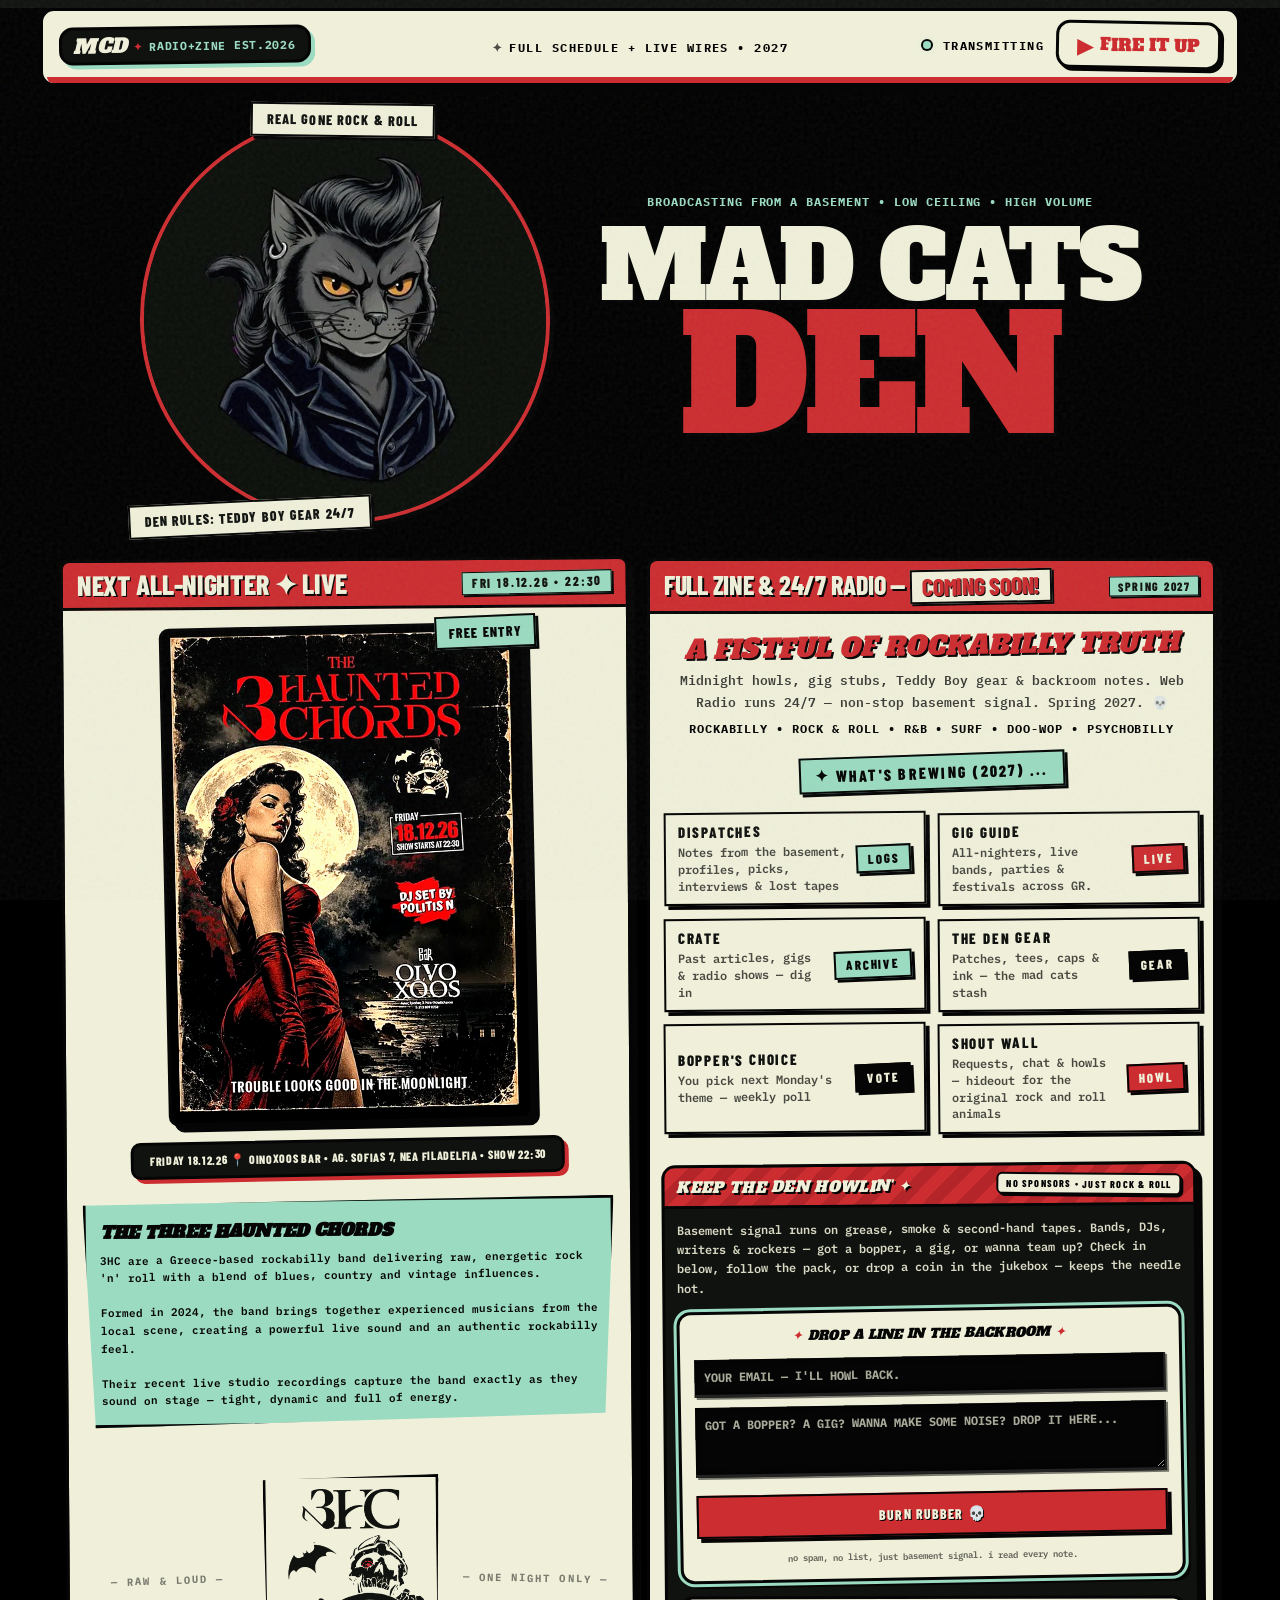
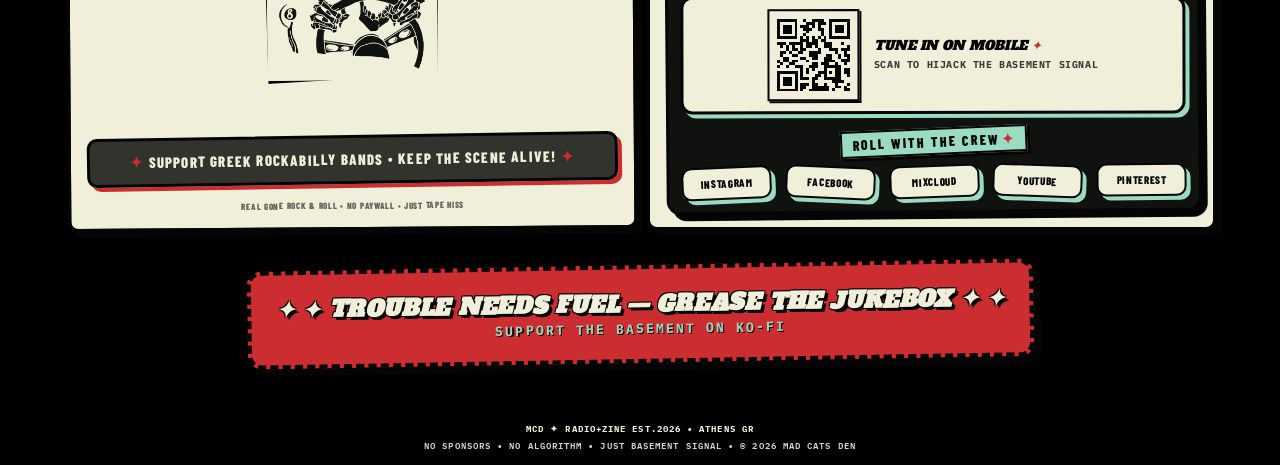
==== index.html @ e43b8cae "Add files via upload" ====
<!-- MAD CATS DEN — v259 -->
<!DOCTYPE html>
<html lang="en">
<head>
<meta charset="UTF-8">
<meta name="viewport" content="width=device-width, initial-scale=1, viewport-fit=cover">
<title>MAD CATS DEN — Rockabilly Radio 24/7 + Zine | Athens GR</title>
<meta name="description" content="Rockabilly Radio + Zine — broadcasting from a basement. Real gone R&amp;R, low ceiling, high volume, no paywall, just tape hiss.">
<meta name="theme-color" content="#10120F">

<link rel="stylesheet" href="./style.css?v=v258-play-load">

<!-- V248 1200 CAP: capped at 1200, centred, black sides — header flush with hero & cards on widescreen. -->
<style>
  #mcd-header-player,
  #main,
  #mcd-footer {
    max-width: 1200px !important;
    margin-left: auto !important;
    margin-right: auto !important;
  }
  body { background: #000; }
/* V138 H1: keep hero visual identical, H1 inherits hero type */
  .mcd-hero-h1 { font-size: inherit !important; font-weight: inherit !important; letter-spacing: inherit !important; text-transform: inherit !important; }
  .mcd-hero-h1 .mad-line, .mcd-hero-h1 .den-line { display: block; }
</style>

<link rel="icon" type="image/x-icon" href="./favicon.ico">
<link rel="icon" type="image/png" sizes="16x16" href="./favicon-16x16.png">
<link rel="icon" type="image/png" sizes="32x32" href="./favicon-32x32.png">
<link rel="apple-touch-icon" sizes="180x180" href="./apple-touch-icon.png">
<link rel="icon" type="image/png" sizes="192x192" href="./android-chrome-192x192.png">
<link rel="icon" type="image/png" sizes="512x512" href="./android-chrome-512x512.png">
<link rel="manifest" href="./site.webmanifest">

<meta property="og:title" content="MAD CATS DEN — Rockabilly Radio 24/7 + Zine | Athens GR">
<meta property="og:description" content="Rockabilly Radio + Zine — broadcasting from a basement. Real gone R&amp;R, low ceiling, high volume, no paywall, just tape hiss.">
<meta property="og:type" content="website">
<meta property="og:url" content="https://madcatsdenradio.com">
<meta property="og:site_name" content="MAD CATS DEN">
<meta property="og:locale" content="en_US">
<meta property="og:image" content="https://madcatsdenradio.com/og-image-1200x630.jpg">
<meta property="og:image:width" content="1200">
<meta property="og:image:height" content="630">
<meta property="og:image:type" content="image/jpeg">
<meta property="og:image:alt" content="MAD CATS DEN — Rockabilly Radio 24/7 + Zine | Athens GR">
<meta name="twitter:card" content="summary_large_image">
<meta name="twitter:title" content="MAD CATS DEN — Rockabilly Radio 24/7 + Zine | Athens GR">
<meta name="twitter:description" content="Rockabilly Radio + Zine — broadcasting from a basement. Real gone R&amp;R, low ceiling, high volume, no paywall, just tape hiss.">
<meta name="twitter:image" content="https://madcatsdenradio.com/og-image-1200x630.jpg">
<meta name="twitter:image:alt" content="MAD CATS DEN — Rockabilly Radio 24/7 + Zine | Athens GR">
<link rel="canonical" href="https://madcatsdenradio.com/">

<script type="application/ld+json">
{
  "@context": "https://schema.org",
  "@type": "WebSite",
  "name": "MAD CATS DEN",
  "alternateName": ["MAD CATS DEN Radio", "MCD Radio+Zine"],
  "url": "https://madcatsdenradio.com/"
}
</script>

<script type="application/ld+json">
{
  "@context": "https://schema.org",
  "@type": "Organization",
  "name": "MAD CATS DEN",
  "alternateName": "MCD Radio+Zine",
  "url": "https://madcatsdenradio.com/",
  "logo": "https://madcatsdenradio.com/android-chrome-512x512.png",
  "description": "Rockabilly Radio + Zine — broadcasting from a basement. Real gone R&amp;R, low ceiling, high volume, no paywall, just tape hiss.",
  "foundingDate": "2026",
  "location": {
    "@type": "Place",
    "name": "Athens, Greece",
    "address": {
      "@type": "PostalAddress",
      "addressLocality": "Athens",
      "addressRegion": "Attica",
      "addressCountry": "GR"
    }
  },
  "sameAs": [
    "https://www.instagram.com/madcatnik",
    "https://www.facebook.com/madcatsdenradio",
    "https://www.mixcloud.com/madcatnik",
    "https://youtube.com/@madcatsdenradio",
    "https://www.pinterest.com/madcatsdenradio"
  ]
}
</script>


<script type="application/ld+json">
{
  "@context": "https://schema.org",
  "@type": "RadioStation",
  "name": "MAD CATS DEN",
  "alternateName": "MAD CATS DEN, Rockabilly Radio 24/7, Athens GR",
  "url": "https://madcatsdenradio.com/",
  "description": "Rockabilly Radio + Zine — broadcasting from a basement. Real gone R&R, low ceiling, high volume, no paywall, just tape hiss.",
  "broadcastDisplayName": "MAD CATS DEN Radio",
  "broadcastTimezone": "Europe/Athens",
  "inLanguage": "en",
  "genre": ["Rockabilly", "Rock & Roll", "1950s Rock & Roll"],
  "areaServed": {
    "@type": "Place",
    "name": "Athens, Greece",
    "address": {
      "@type": "PostalAddress",
      "addressLocality": "Athens",
      "addressRegion": "Attica",
      "addressCountry": "GR"
    }
  },
  "parentOrganization": {
    "@type": "Organization",
    "name": "MAD CATS DEN",
    "url": "https://madcatsdenradio.com/"
  },
  "sameAs": [
    "https://www.instagram.com/madcatnik",
    "https://www.facebook.com/madcatsdenradio",
    "https://www.mixcloud.com/madcatnik",
    "https://youtube.com/@madcatsdenradio",
    "https://www.pinterest.com/madcatsdenradio"
  ]
}
</script>

<script type="application/ld+json">
{
  "@context": "https://schema.org",
  "@type": "MusicEvent",
  "name": "THE 3 HAUNTED CHORDS - Live at Oinoxoos Bar",
  "startDate": "2026-12-18T22:30:00+02:00",
  "endDate": "2026-12-19T01:30:00+02:00",
  "eventStatus": "https://schema.org/EventScheduled",
  "eventAttendanceMode": "https://schema.org/OfflineEventAttendanceMode",
  "location": {
    "@type": "Place",
    "name": "Oinoxoos Bar",
    "address": {
      "@type": "PostalAddress",
      "streetAddress": "Ag. Sofias 7",
      "addressLocality": "Nea Filadelfia",
      "addressRegion": "Attica",
      "addressCountry": "GR"
    }
  },
  "image": ["https://madcatsdenradio.com/og-image-1200x630.jpg"],
  "description": "Greek rockabilly all-nighter - The Three Haunted Chords live + DJ set by Politis N. Free entry. Trouble looks good in the moonlight.",
  "offers": {
    "@type": "Offer",
    "price": "0",
    "priceCurrency": "EUR",
    "availability": "https://schema.org/InStock",
    "url": "https://madcatsdenradio.com/"
  },
  "performer": {
    "@type": "MusicGroup",
    "name": "The Three Haunted Chords"
  },
  "organizer": {
    "@type": "Organization",
    "name": "MAD CATS DEN",
    "url": "https://madcatsdenradio.com/"
  }
}
</script>

  <link rel="preload" href="./assets/fonts/AlfaSlabOne-Regular.woff2" as="font" type="font/woff2" crossorigin>
  <link rel="preload" href="./assets/fonts/BarlowCondensed-ExtraBold.woff2" as="font" type="font/woff2" crossorigin>
  <link rel="preload" href="./assets/fonts/IBMPlexMono-Bold.woff2" as="font" type="font/woff2" crossorigin>
  <link rel="preload" href="./assets/fonts/IBMPlexMono-SemiBold.woff2" as="font" type="font/woff2" crossorigin>
</head>
<body>
<a href="#main" class="mcd-skip" style="position:absolute;left:-9999px;top:auto;width:1px;height:1px;overflow:hidden;background:#F0F0DA;color:#050505;padding:8px 12px;z-index:9999;">Skip to content</a>

<div id="mcd-header-player">
  <div class="mcd-stamp-logo"><span class="mcd-text">MCD</span><span class="mcd-star">✦</span><span class="mcd-sub">RADIO+ZINE EST.2026</span></div>
  <div class="mcd-h-center"><span style="font-family:'IBM Plex Mono',monospace; font-size:13px; letter-spacing:0.14em; font-weight:700; color:rgba(5,5,5,0.7);">✦</span><span style="font-family:'IBM Plex Mono',monospace; font-size:13px; letter-spacing:0.14em; font-weight:700; color:#050505;">FULL SCHEDULE + LIVE WIRES • 2027</span></div>
  <div class="mcd-h-right"><span class="mcd-live-dot"></span><span style="font-family:'IBM Plex Mono',monospace; font-size:13px; letter-spacing:0.12em; font-weight:700; color:#050505;" class="mcd-transmitting-txt">TRANSMITTING</span><button id="mcd-h-fire" aria-label="Play basement radio mix"><span class="mcd-play-symbol" aria-hidden="true">▶︎</span><span class="mcd-fire-label"> FIRE IT UP</span></button></div>
</div>

<main id="main">
<section id="mcd-hero" class="mcd-hero">
  <div class="mcd-hero-mascot-wrap">
    <div class="mcd-hero-glow mcd-hero-glow--mint"></div>
    <div class="mcd-hero-glow mcd-hero-glow--brick"></div>
    <div class="mcd-hero-cat"><img fetchpriority="high" src="./hero-cat-original.webp" loading="eager" alt="MAD CATS DEN cat" class="mcd-hero-cat-img"></div>
    <div class="mcd-tape mcd-tape--top">REAL GONE ROCK & ROLL</div>
    <div class="mcd-tape mcd-tape--bottom">DEN RULES: TEDDY BOY GEAR 24/7</div>
  </div>
  <div class="mcd-hero-titles">
    <div class="mcd-hero-kicker"><span class="mcd-kicker-line1">BROADCASTING FROM A BASEMENT</span><span class="mcd-kicker-sep"> • </span><span class="mcd-kicker-line2">LOW CEILING • HIGH VOLUME</span></div>
    <h1 class="mcd-hero-h1" style="margin:0; padding:0; font:inherit; line-height:inherit;"><span class="mad-line" style="user-select: none; -webkit-user-select: none;">MAD CATS</span> <span class="den-line" style="user-select: none; -webkit-user-select: none;">DEN</span><span style="position:absolute; width:1px; height:1px; padding:0; margin:-1px; overflow:hidden; clip:rect(0,0,0,0); white-space:nowrap; border:0;">, Rockabilly Radio 24/7, Athens GR</span></h1>
  </div>
</section>

<div id="mcd-main">
  
  <div class="mcd-two-col">
    <!-- GIG CARD (Edit CURRENT_GIG at the top of script.js to swap shows in 10 seconds) -->
    <div class="mcd-card mcd-card--gig" style="transform:rotate(-0.4deg);">
      <div class="mcd-card-head" style="background:#CC2D30; flex-direction:row; align-items:center; justify-content:space-between;">
        <h2 id="mcd-gig-heading" style="color:#F0F0DA; font-size:28px;">NEXT ALL-NIGHTER ✦ LIVE</h2>
        <div id="mcd-gig-date" class="mcd-card-pill mcd-date-pill">FRI 18.12.26 • 22:30</div>
      </div>
      <div class="mcd-card-body" style="gap:0; padding:0; justify-content:flex-start;">
        
        <div style="padding:16px 12px 0 12px;">
          <div class="mcd-poster-wrap">
            <div id="mcd-gig-badge" class="mcd-free-badge">FREE ENTRY</div>
            <a id="mcd-gig-poster-link" href="https://www.facebook.com/madcatsdenradio" target="_blank" rel="noopener" style="display:block; cursor:pointer; overflow:hidden; border-radius:8px;">
              <img id="mcd-gig-poster-img" fetchpriority="high" src="./gig-poster.webp" alt="The 3 Haunted Chords - Fri 18.12.26" style="width:100%; height:auto; display:block; image-rendering:-webkit-optimize-contrast; image-rendering:crisp-edges; filter:contrast(1.08) saturate(1.05);">
            </a>
          </div>
          <div style="margin-top:16px; display:flex; justify-content:center;">
            <a id="mcd-gig-loc" class="mcd-loc-pill" href="https://www.google.com/maps/search/?api=1&query=Oinoxoos+Bar+Agias+Sofias+7+Nea+Filadelfia" target="_blank" rel="noopener">FRIDAY 18.12.26 📍 OINOXOOS BAR • AG. SOFIAS 7, NEA FILADELFIA • SHOW 22:30</a>
          </div>
        </div>
        
        <div style="padding:12px; display:flex; flex-direction:column; flex:1; justify-content:center;">
          <div style="margin: 0; padding: 4px;">
            <div class="mcd-torn" style="background:#9BDBC1; border-color:#050505; transform:rotate(-0.3deg); margin:0; border:3px solid #050505; box-shadow:4px 4px 0 #050505; padding: 16px 14px;">
              <div id="mcd-gig-title" class="mcd-card-title" style="color:#050505; font-family:'Alfa Slab One',cursive; font-style:italic; font-size:17px; line-height:1.1;">THE THREE HAUNTED CHORDS</div>
              <div id="mcd-gig-bio" class="mcd-card-text" data-nosnippet style="color:#050505; font-weight:600;">
                3HC are a Greece-based rockabilly band delivering raw, energetic rock 'n' roll with a blend of blues, country and vintage influences.<br><br>
                Formed in 2024, the band brings together experienced musicians from the local scene, creating a powerful live sound and an authentic rockabilly feel.<br><br>
                Their recent live studio recordings capture the band exactly as they sound on stage — tight, dynamic and full of energy.
              </div>
            </div>
          </div>

          <div class="mcd-stamp-row">
            <span class="mcd-stamp-side mcd-stamp-side--left" aria-hidden="true">— RAW &amp; LOUD —</span>
            <div id="mcd-gig-stamp-wrap" class="mcd-3hc-stamp-wrap"><img id="mcd-gig-stamp-img" src="./3hc-stamp-cream.png" alt="THE THREE HAUNTED CHORDS — 3HC logo" class="mcd-3hc-stamp" loading="lazy"></div>
            <span class="mcd-stamp-side mcd-stamp-side--right" aria-hidden="true">— ONE NIGHT ONLY —</span>
          </div>
          <div class="mcd-gig-stub">
            <div class="mcd-gig-stub-line"><span class="mcd-star-red">✦</span> SUPPORT GREEK ROCKABILLY BANDS • KEEP THE SCENE ALIVE! <span class="mcd-star-red">✦</span></div>
          </div>
          <div class="mcd-card-note" style="text-align:center; font-weight:700; padding:12px 12px 4px 12px; font-size:9px; letter-spacing:0.08em; color:rgba(5,5,5,0.6); margin-top:auto;">REAL GONE ROCK & ROLL • NO PAYWALL • JUST TAPE HISS</div>
        </div>
        
      </div>
    </div>

    <!-- ZINE CARD -->
    <div class="mcd-card mcd-card--zine">
      <div class="mcd-card-head mcd-head-desktop" style="flex-direction:row;align-items:center;justify-content:space-between">
        <h2 style="font-size:26px; color:#F0F0DA;"><span class="mcd-zine-title-line1">FULL ZINE &amp; 24/7 RADIO —</span><span class="mcd-zine-title-break"> </span><span class="mcd-coming">COMING SOON!</span></h2>
        <div class="mcd-card-pill" style="font-size:12px;">SPRING 2027</div>
      </div>
       <div class="mcd-card-head mcd-head-mobile">
         <div class="mcd-head-row1">FULL ZINE &amp; 24/7 RADIO</div>
         <div class="mcd-head-row2"><span class="mcd-coming">COMING SOON!</span><span class="mcd-card-pill" style="font-size:12px;">SPRING 2027</span></div>
       </div>
      <div class="mcd-card-body">
        <div class="mcd-zine-intro">
          <div class="mcd-manifesto"><span class="mcd-manifesto-line1">A FISTFUL OF</span> <span class="mcd-manifesto-line2"><span class="mcd-nowrap">ROCKABILLY</span> TRUTH</span></div>
          <div class="mcd-card-text">Midnight howls, gig stubs, Teddy Boy gear & backroom notes. Web Radio runs 24/7 — non-stop basement signal. Spring 2027. 💀</div>
          <div class="mcd-genre-tags"><span class="mcd-genre-line1">ROCKABILLY • ROCK &amp; ROLL • R&amp;B • SURF</span><span class="mcd-genre-sep"> • </span><span class="mcd-genre-line2">DOO-WOP • PSYCHOBILLY</span></div>
        </div>
        <div class="mcd-brewing"><span aria-hidden="true">✦</span>&nbsp;WHAT'S BREWING (2027)&nbsp;...</div>
        <div class="mcd-grid-2">
          <div class="mcd-mini"><div><div class="mcd-mini-title">DISPATCHES</div><div class="mcd-mini-desc">Notes from the basement, profiles, picks, interviews & lost tapes</div></div><div class="mcd-mini-soon mcd-tape-mnt">LOGS</div></div>
          <div class="mcd-mini"><div><div class="mcd-mini-title">GIG GUIDE</div><div class="mcd-mini-desc">All-nighters, live bands, parties &amp; festivals across GR.</div></div><div class="mcd-mini-soon mcd-tape-red">LIVE</div></div>
          <div class="mcd-mini"><div><div class="mcd-mini-title">CRATE</div><div class="mcd-mini-desc">Past articles, gigs & radio shows — dig in</div></div><div class="mcd-mini-soon mcd-tape-mnt">ARCHIVE</div></div>
          <div class="mcd-mini"><div><div class="mcd-mini-title">THE DEN GEAR</div><div class="mcd-mini-desc">Patches, tees, caps &amp; ink — the mad cats stash</div></div><div class="mcd-mini-soon mcd-tape-blk">GEAR</div></div>
          <div class="mcd-mini"><div><div class="mcd-mini-title">BOPPER'S CHOICE</div><div class="mcd-mini-desc">You pick next Monday's theme — weekly poll</div></div><div class="mcd-mini-soon mcd-tape-blk">VOTE</div></div>
          <div class="mcd-mini"><div><div class="mcd-mini-title">SHOUT WALL</div><div class="mcd-mini-desc">Requests, chat & howls — hideout for the original rock and roll animals</div></div><div class="mcd-mini-soon mcd-tape-red">HOWL</div></div>
        </div>
        
        <!-- SUPPORT BLOCK: THE GREASE BOX -->
        <div class="mcd-support-block mcd-support-block--den">
          <div class="mcd-support-head">
            <div class="mcd-support-head-title">KEEP THE DEN HOWLIN' ✦</div>
            <div class="mcd-support-head-pill">NO SPONSORS • JUST ROCK & ROLL</div>
          </div>
          <div class="mcd-support-body">
            <div class="mcd-support-text">Basement signal runs on grease, smoke &amp; second-hand tapes. Bands, DJs, writers &amp; rockers — got a bopper, a gig, or wanna team up? Check in below, follow the pack, or drop a coin in the jukebox — keeps the needle hot.</div>
            
            <form name="backroom-howls" method="POST" action="/?success=true" data-netlify="true" netlify-honeypot="bot-field" class="mcd-backroom-form">
              <div hidden><input name="bot-field" /></div>
              <div class="mcd-form-title"><span class="mcd-star-red">✦</span> DROP A LINE IN THE BACKROOM <span class="mcd-star-red">✦</span></div>
              <input type="email" name="email" placeholder="YOUR EMAIL — I'LL HOWL BACK." required class="mcd-label-tape">
              <textarea name="message" placeholder="GOT A BOPPER? A GIG? WANNA MAKE SOME NOISE? DROP IT HERE..." required class="mcd-label-tape mcd-textarea"></textarea>
              
              <div style="position:relative; width:100%; margin-top:8px;">
                
                <button type="submit" class="mcd-submit-btn">BURN RUBBER 💀</button>
              </div>
              <div style="font-family:'IBM Plex Mono',monospace; font-size:9px; color:rgba(0,0,0,0.6); text-align:center; margin-top:2px;">no spam, no list, just basement signal. i read every note.</div>
            </form>
            
            <div class="mcd-qr-box">
              <div class="mcd-qr-frame">
                <svg class="mcd-qr-svg" viewBox="0 0 29 29" width="116" height="116" role="img" aria-label="QR code for madcatsdenradio.com" shape-rendering="crispEdges"><rect width="29" height="29" fill="#F0F0DA"/><path d="M2,2h1v1h-1zM3,2h1v1h-1zM4,2h1v1h-1zM5,2h1v1h-1zM6,2h1v1h-1zM7,2h1v1h-1zM8,2h1v1h-1zM11,2h1v1h-1zM14,2h1v1h-1zM15,2h1v1h-1zM16,2h1v1h-1zM17,2h1v1h-1zM20,2h1v1h-1zM21,2h1v1h-1zM22,2h1v1h-1zM23,2h1v1h-1zM24,2h1v1h-1zM25,2h1v1h-1zM26,2h1v1h-1zM2,3h1v1h-1zM8,3h1v1h-1zM12,3h1v1h-1zM13,3h1v1h-1zM14,3h1v1h-1zM16,3h1v1h-1zM17,3h1v1h-1zM18,3h1v1h-1zM20,3h1v1h-1zM26,3h1v1h-1zM2,4h1v1h-1zM4,4h1v1h-1zM5,4h1v1h-1zM6,4h1v1h-1zM8,4h1v1h-1zM10,4h1v1h-1zM11,4h1v1h-1zM12,4h1v1h-1zM14,4h1v1h-1zM16,4h1v1h-1zM20,4h1v1h-1zM22,4h1v1h-1zM23,4h1v1h-1zM24,4h1v1h-1zM26,4h1v1h-1zM2,5h1v1h-1zM4,5h1v1h-1zM5,5h1v1h-1zM6,5h1v1h-1zM8,5h1v1h-1zM11,5h1v1h-1zM12,5h1v1h-1zM13,5h1v1h-1zM16,5h1v1h-1zM17,5h1v1h-1zM20,5h1v1h-1zM22,5h1v1h-1zM23,5h1v1h-1zM24,5h1v1h-1zM26,5h1v1h-1zM2,6h1v1h-1zM4,6h1v1h-1zM5,6h1v1h-1zM6,6h1v1h-1zM8,6h1v1h-1zM12,6h1v1h-1zM17,6h1v1h-1zM20,6h1v1h-1zM22,6h1v1h-1zM23,6h1v1h-1zM24,6h1v1h-1zM26,6h1v1h-1zM2,7h1v1h-1zM8,7h1v1h-1zM11,7h1v1h-1zM17,7h1v1h-1zM20,7h1v1h-1zM26,7h1v1h-1zM2,8h1v1h-1zM3,8h1v1h-1zM4,8h1v1h-1zM5,8h1v1h-1zM6,8h1v1h-1zM7,8h1v1h-1zM8,8h1v1h-1zM10,8h1v1h-1zM12,8h1v1h-1zM14,8h1v1h-1zM16,8h1v1h-1zM18,8h1v1h-1zM20,8h1v1h-1zM21,8h1v1h-1zM22,8h1v1h-1zM23,8h1v1h-1zM24,8h1v1h-1zM25,8h1v1h-1zM26,8h1v1h-1zM10,9h1v1h-1zM11,9h1v1h-1zM12,9h1v1h-1zM14,9h1v1h-1zM15,9h1v1h-1zM17,9h1v1h-1zM18,9h1v1h-1zM2,10h1v1h-1zM3,10h1v1h-1zM4,10h1v1h-1zM6,10h1v1h-1zM7,10h1v1h-1zM8,10h1v1h-1zM9,10h1v1h-1zM10,10h1v1h-1zM12,10h1v1h-1zM13,10h1v1h-1zM14,10h1v1h-1zM15,10h1v1h-1zM18,10h1v1h-1zM19,10h1v1h-1zM20,10h1v1h-1zM24,10h1v1h-1zM3,11h1v1h-1zM5,11h1v1h-1zM7,11h1v1h-1zM10,11h1v1h-1zM12,11h1v1h-1zM13,11h1v1h-1zM15,11h1v1h-1zM18,11h1v1h-1zM19,11h1v1h-1zM20,11h1v1h-1zM26,11h1v1h-1zM5,12h1v1h-1zM7,12h1v1h-1zM8,12h1v1h-1zM10,12h1v1h-1zM11,12h1v1h-1zM16,12h1v1h-1zM20,12h1v1h-1zM21,12h1v1h-1zM22,12h1v1h-1zM24,12h1v1h-1zM25,12h1v1h-1zM26,12h1v1h-1zM3,13h1v1h-1zM4,13h1v1h-1zM6,13h1v1h-1zM9,13h1v1h-1zM10,13h1v1h-1zM13,13h1v1h-1zM14,13h1v1h-1zM15,13h1v1h-1zM16,13h1v1h-1zM22,13h1v1h-1zM25,13h1v1h-1zM3,14h1v1h-1zM7,14h1v1h-1zM8,14h1v1h-1zM13,14h1v1h-1zM14,14h1v1h-1zM15,14h1v1h-1zM19,14h1v1h-1zM20,14h1v1h-1zM23,14h1v1h-1zM25,14h1v1h-1zM26,14h1v1h-1zM4,15h1v1h-1zM5,15h1v1h-1zM10,15h1v1h-1zM11,15h1v1h-1zM14,15h1v1h-1zM15,15h1v1h-1zM18,15h1v1h-1zM19,15h1v1h-1zM20,15h1v1h-1zM23,15h1v1h-1zM26,15h1v1h-1zM2,16h1v1h-1zM4,16h1v1h-1zM5,16h1v1h-1zM7,16h1v1h-1zM8,16h1v1h-1zM12,16h1v1h-1zM18,16h1v1h-1zM19,16h1v1h-1zM20,16h1v1h-1zM21,16h1v1h-1zM24,16h1v1h-1zM25,16h1v1h-1zM26,16h1v1h-1zM3,17h1v1h-1zM6,17h1v1h-1zM7,17h1v1h-1zM14,17h1v1h-1zM15,17h1v1h-1zM17,17h1v1h-1zM18,17h1v1h-1zM19,17h1v1h-1zM22,17h1v1h-1zM25,17h1v1h-1zM2,18h1v1h-1zM5,18h1v1h-1zM8,18h1v1h-1zM9,18h1v1h-1zM10,18h1v1h-1zM13,18h1v1h-1zM14,18h1v1h-1zM15,18h1v1h-1zM18,18h1v1h-1zM19,18h1v1h-1zM20,18h1v1h-1zM21,18h1v1h-1zM22,18h1v1h-1zM23,18h1v1h-1zM10,19h1v1h-1zM12,19h1v1h-1zM14,19h1v1h-1zM18,19h1v1h-1zM22,19h1v1h-1zM23,19h1v1h-1zM25,19h1v1h-1zM26,19h1v1h-1zM2,20h1v1h-1zM3,20h1v1h-1zM4,20h1v1h-1zM5,20h1v1h-1zM6,20h1v1h-1zM7,20h1v1h-1zM8,20h1v1h-1zM10,20h1v1h-1zM12,20h1v1h-1zM16,20h1v1h-1zM17,20h1v1h-1zM18,20h1v1h-1zM20,20h1v1h-1zM22,20h1v1h-1zM23,20h1v1h-1zM25,20h1v1h-1zM26,20h1v1h-1zM2,21h1v1h-1zM8,21h1v1h-1zM10,21h1v1h-1zM15,21h1v1h-1zM16,21h1v1h-1zM18,21h1v1h-1zM22,21h1v1h-1zM23,21h1v1h-1zM26,21h1v1h-1zM2,22h1v1h-1zM4,22h1v1h-1zM5,22h1v1h-1zM6,22h1v1h-1zM8,22h1v1h-1zM10,22h1v1h-1zM11,22h1v1h-1zM12,22h1v1h-1zM14,22h1v1h-1zM15,22h1v1h-1zM18,22h1v1h-1zM19,22h1v1h-1zM20,22h1v1h-1zM21,22h1v1h-1zM22,22h1v1h-1zM23,22h1v1h-1zM2,23h1v1h-1zM4,23h1v1h-1zM5,23h1v1h-1zM6,23h1v1h-1zM8,23h1v1h-1zM14,23h1v1h-1zM21,23h1v1h-1zM22,23h1v1h-1zM23,23h1v1h-1zM24,23h1v1h-1zM2,24h1v1h-1zM4,24h1v1h-1zM5,24h1v1h-1zM6,24h1v1h-1zM8,24h1v1h-1zM10,24h1v1h-1zM11,24h1v1h-1zM12,24h1v1h-1zM14,24h1v1h-1zM15,24h1v1h-1zM18,24h1v1h-1zM22,24h1v1h-1zM26,24h1v1h-1zM2,25h1v1h-1zM8,25h1v1h-1zM10,25h1v1h-1zM11,25h1v1h-1zM14,25h1v1h-1zM15,25h1v1h-1zM16,25h1v1h-1zM17,25h1v1h-1zM18,25h1v1h-1zM19,25h1v1h-1zM22,25h1v1h-1zM23,25h1v1h-1zM25,25h1v1h-1zM2,26h1v1h-1zM3,26h1v1h-1zM4,26h1v1h-1zM5,26h1v1h-1zM6,26h1v1h-1zM7,26h1v1h-1zM8,26h1v1h-1zM10,26h1v1h-1zM13,26h1v1h-1zM14,26h1v1h-1zM15,26h1v1h-1zM16,26h1v1h-1zM17,26h1v1h-1zM18,26h1v1h-1zM19,26h1v1h-1zM21,26h1v1h-1zM25,26h1v1h-1zM26,26h1v1h-1z" fill="#050505"/></svg>
              </div>
              <div class="mcd-qr-meta">
                <div class="mcd-qr-title">TUNE IN ON MOBILE <span class="mcd-star-red">✦</span></div>
                <div class="mcd-qr-sub">SCAN TO HIJACK THE BASEMENT SIGNAL</div>
              </div>
            </div>
            
            <div class="mcd-follow-heading">ROLL WITH THE CREW <span class="mcd-follow-star">✦</span></div><div class="mcd-support-row--den mcd-row-social">
              <a class="mcd-s-pill--den mcd-dog-tag" href="https://instagram.com/madcatnik" target="_blank" rel="noopener">INSTAGRAM</a>
              <a class="mcd-s-pill--den mcd-dog-tag" href="https://www.facebook.com/madcatsdenradio" target="_blank" rel="noopener">FACEBOOK</a>
              <a class="mcd-s-pill--den mcd-dog-tag" href="https://www.mixcloud.com/madcatnik" target="_blank" rel="noopener">MIXCLOUD</a>
              <a class="mcd-s-pill--den mcd-dog-tag" href="https://youtube.com/@madcatsdenradio" target="_blank" rel="noopener">YOUTUBE</a>
              <a class="mcd-s-pill--den mcd-dog-tag" href="https://www.pinterest.com/madcatsdenradio" target="_blank" rel="noopener">PINTEREST</a>
            </div>
          </div>
        </div>

      </div>
    </div>
  </div>
  
  <div class="mcd-support-row--den mcd-row-kofi">
    <a class="mcd-s-pill--den mcd-kofi" href="https://ko-fi.com/madcatsden" target="_blank" rel="noopener"><span class="mcd-trouble-desktop">✦ ✦ TROUBLE NEEDS FUEL — GREASE THE JUKEBOX ✦ ✦</span><span class="mcd-trouble-mobile"><span class="mcd-trouble-line1">✦ ✦ TROUBLE NEEDS FUEL</span><span class="mcd-trouble-line2">GREASE THE JUKEBOX ✦ ✦</span></span><span class="mcd-kofi-sub">SUPPORT THE BASEMENT ON KO-FI</span></a>
  </div>

</div>

</main>
<footer id="mcd-footer" class="mcd-footer--full"><div class="mcd-footer-line1">MCD ✦ RADIO+ZINE EST.2026 • ATHENS GR</div><div class="mcd-footer-line2"><span class="mcd-footer-line2-a">NO SPONSORS • NO ALGORITHM • JUST BASEMENT SIGNAL</span><span class="mcd-footer-line2-sep"> • </span><span class="mcd-footer-line2-b">© 2026 MAD CATS DEN</span></div></footer>

<!-- FLOATING PLAYER -->
<div id="mcd-player">
  <div class="mcd-player-head">
<div class="mcd-player-head-top">
<div class="mcd-player-brand">
<span class="mcd-player-dot"></span>
<span class="mcd-player-brand-text">BASEMENT SIGNAL</span>
<span class="mcd-on-air-pill" aria-hidden="true">ON AIR</span>
</div>
<div class="mcd-player-controls">
<button id="mcd-next" aria-label="Next tape">NEXT TAPE</button>
<button id="mcd-eject" aria-label="Eject tape">⏏︎ EJECT</button>
</div>
</div>
</div>
  <div class="mcd-player-marquee"><span class="mcd-mc-play-hint" aria-hidden="true">▼ HIT PLAY</span><div class="mcd-player-marquee-track"><div class="mcd-player-marquee-inner"><span id="mcd-marquee-text">NO SPONSORS • NO ALGORITHM • MADCATNIK DIGGIN IN CRATE ...</span></div></div></div>
  <div class="mcd-player-vu" aria-hidden="true"><span class="mcd-vu-bar"></span></div>
  
  <div class="mcd-mixcloud-wrap">
    <iframe title="MAD CATS DEN Mixcloud player" id="mcd-mixcloud" width="100%" height="60" src="https://player-widget.mixcloud.com/widget/iframe/?hide_cover=1&mini=1&hide_artwork=1&feed=%2Fmadcatnik%2Fmad-cats-den-the-ape-tape-series-mix-1-1950s-rockabilly-rock-n-roll%2F" frameborder="0" allow="encrypted-media; fullscreen; autoplay; idle-detection; speaker-selection; web-share;"></iframe>
  </div>
</div>

<script src="https://widget.mixcloud.com/media/js/widgetApi.js"></script>
<script src="./script.js?v=v259-play-load" defer></script>

</body>
</html>
---- style.css ----
/* MAD CATS DEN — Consolidated & De-bloated Stylesheet (V258) */

/* === FONTS === */
@font-face {
  font-family: 'Alfa Slab One';
  font-style: normal;
  font-weight: 400;
  font-display: swap;
  src: local('Alfa Slab One'), url('./assets/fonts/AlfaSlabOne-Regular.woff2') format('woff2'),
       url('./assets/fonts/AlfaSlabOne-Regular.woff') format('woff'), url('./assets/fonts/AlfaSlabOne-Regular.ttf') format('truetype');
}
@font-face {
  font-family: 'Barlow Condensed';
  font-style: normal;
  font-weight: 800;
  font-display: swap;
  src: local('Barlow Condensed ExtraBold'), url('./assets/fonts/BarlowCondensed-ExtraBold.woff2') format('woff2'),
       url('./assets/fonts/BarlowCondensed-ExtraBold.woff') format('woff'), url('./assets/fonts/BarlowCondensed-ExtraBold.ttf') format('truetype');
}
@font-face {
  font-family: 'IBM Plex Mono';
  font-style: normal;
  font-weight: 600;
  font-display: swap;
  src: local('IBM Plex Mono SemiBold'), url('./assets/fonts/IBMPlexMono-SemiBold.woff2') format('woff2'),
       url('./assets/fonts/IBMPlexMono-SemiBold.woff') format('woff'), url('./assets/fonts/IBMPlexMono-SemiBold.ttf') format('truetype');
}
@font-face {
  font-family: 'IBM Plex Mono';
  font-style: normal;
  font-weight: 700;
  font-display: swap;
  src: local('IBM Plex Mono Bold'), url('./assets/fonts/IBMPlexMono-Bold.woff2') format('woff2'),
       url('./assets/fonts/IBMPlexMono-Bold.woff') format('woff'), url('./assets/fonts/IBMPlexMono-Bold.ttf') format('truetype');
}

/* === KEYFRAMES === */
@keyframes liveDotPulseMint { 0%,100%{opacity:1;transform:scale(1);box-shadow:0 0 0 2px #050505, 0 0 0 0 rgba(155,219,193,0.9), 0 0 10px rgba(155,219,193,0.75)} 50%{opacity:0.55;transform:scale(1.22);box-shadow:0 0 0 2px #050505, 0 0 0 8px rgba(155,219,193,0), 0 0 18px rgba(155,219,193,0.6)} }
@keyframes liveDotPulseBrick { 0%,100%{opacity:1;transform:scale(1);box-shadow:0 0 0 2px #050505, 0 0 0 0 rgba(204,45,48,0.7), 0 0 8px rgba(204,45,48,0.5)} 50%{opacity:0.85;transform:scale(1.12);box-shadow:0 0 0 2px #050505, 0 0 0 6px rgba(204,45,48,0), 0 0 14px rgba(204,45,48,0.45)} }
@keyframes patchWobble { 0%,100%{transform:rotate(1.8deg) scale(1.03)} 50%{transform:rotate(1.2deg) scale(1.04)} }
@keyframes mcdGlowMint { 0%,100%{transform:scale(1);opacity:0.32}50%{transform:scale(1.08);opacity:0.42} }
@keyframes mcdGlowBrick { 0%,100%{transform:scale(1);opacity:0.22}50%{transform:scale(1.12);opacity:0.32} }
@keyframes mcdCatPulseSoft { 0%,100%{ box-shadow:6px 6px 0 var(--black), 0 0 0 4px var(--black), 0 0 24px rgba(204,45,48,0.60), 0 0 38px rgba(155,219,193,0.32); } 50%{ box-shadow:6px 6px 0 var(--black), 0 0 0 4px var(--black), 0 0 32px rgba(204,45,48,0.75), 0 0 50px rgba(155,219,193,0.45); } }
@keyframes mcd-fresh-marquee { from{transform:translateX(0);}to{transform:translateX(-50%);} }
@keyframes mcd-vu-dash { from{background-position:0 0;}to{background-position:-24px 0;} }
@keyframes mcdPlayHintPulse { 0%,100%{opacity:1;transform:scale(1);} 50%{opacity:0.82;transform:scale(1.04);} }

/* === BASE & COMPONENT STYLES === */
:root { --cream: #F0F0DA; --ink: #10120F; --brick: #CC2D30; --mint: #9BDBC1; --black: #050505; }
*, *::before, *::after { box-sizing: border-box; }
html { overflow-x: hidden; overscroll-behavior-x: none; }
body::after { content: ""; position: fixed; inset: 0; width: 100%; height: 100%; height: 100dvh; pointer-events: none; z-index: 1; transform: translateZ(0); will-change: transform; opacity: 0.06; background-image: url("data:image/svg+xml,%3Csvg viewBox='0 0 256 256' xmlns='http://www.w3.org/2000/svg'%3E%3Cfilter id='noise'%3E%3CfeTurbulence type='fractalNoise' baseFrequency='0.9' numOctaves='4' stitchTiles='stitch'/%3E%3C/filter%3E%3Crect width='100%25' height='100%25' filter='url(%23noise)'/%3E%3C/svg%3E"); }
.mcd-card, .mcd-support-block--den { box-shadow: 6px 6px 0 var(--black); }
#mcd-header-player { position: sticky; top: 8px; z-index: 1000; display: flex; align-items: center; justify-content: space-between; gap: 12px; width: calc(100% - 16px); max-width: 1200px; margin: 8px auto 0; padding: 10px 16px 14px; min-height: 68px; background: var(--cream); border: 3px solid var(--black); border-radius: 14px; overflow: visible; box-shadow: 6px 6px 0 var(--black); }
#mcd-header-player::after { content: ""; position: absolute; left: 4px; right: 4px; bottom: 0; height: 6px; background: var(--brick); border-radius: 0 0 10px 10px; pointer-events: none; z-index: 2; }
.mcd-stamp-logo .mcd-text { font-family: 'Alfa Slab One',cursive; font-style: italic; font-size: 20px; color: var(--cream); letter-spacing: 0.02em; line-height: 1; }
.mcd-stamp-logo .mcd-star { color: var(--brick); font-size: 12px; line-height: 1; }
.mcd-stamp-logo .mcd-sub { font-family: 'IBM Plex Mono',monospace; font-size: 11.5px; font-weight: 700; letter-spacing: 0.06em; color: var(--mint); white-space: nowrap; }
.mcd-h-center { position: absolute; left: 50%; top: 50%; transform: translate(-50%,-50%); display: flex; align-items: center; gap: 6px; white-space: nowrap; z-index: 3; }
.mcd-h-right { display: flex; align-items: center; gap: 12px; margin-left: auto; flex-shrink: 0; z-index: 3; }
.mcd-live-dot { width: 8px; height: 8px; background: var(--mint); border-radius: 50%; display: inline-block; box-shadow: 0 0 0 2px var(--black), 0 0 8px rgba(155,219,193,0.6); animation: liveDotPulseMint 1.8s ease-in-out infinite; }
#mcd-h-fire { background: var(--cream); color: var(--brick); border: 3px solid var(--black); border-radius: 14px; box-shadow: 3px 3px 0 var(--black); font-family: 'Alfa Slab One',cursive; font-size: 17px; padding: 10px 18px; transform: rotate(1deg); white-space: nowrap; cursor: pointer; transition: all 0.15s ease; display: inline-flex; align-items: center; justify-content: center; gap: 6px; }
.mcd-play-symbol { display: inline-block; font-size: 22px; line-height: 1; transform: translateY(1px); vertical-align: -1px; }
.mcd-fire-label { display: inline-block; line-height: 1; }
#mcd-h-fire:hover { transform: rotate(1deg) translate(-1px,-1px); box-shadow: 4px 4px 0 var(--black); }
#mcd-h-fire:active { transform: rotate(1deg) translate(2px,2px) !important; box-shadow: 0 0 0 var(--black) !important; }
#mcd-h-fire.is-playing { background: var(--brick); color: var(--cream); animation: patchWobble 4.5s ease-in-out infinite; }
#mcd-hero { display: flex; flex-direction: row; justify-content: center; align-items: center; gap: 56px; max-width: 1200px; margin: 12px auto 10px; padding: 0 32px; height: 400px; min-height: 400px; box-sizing: border-box; overflow: visible; position: relative; }
.mcd-hero-mascot-wrap { position: relative; flex: 0 0 auto; width: 340px; height: 340px; display: flex; align-items: center; justify-content: center; transform: rotate(-0.7deg); overflow: visible; }
.mcd-hero-glow { position: absolute; border-radius: 50%; pointer-events: none; filter: blur(22px); opacity: 0.32; z-index: 0; }
.mcd-hero-glow--mint { width: 260px; height: 260px; background: radial-gradient(circle at center, rgba(155,219,193,0.42) 0%, rgba(155,219,193,0.12) 45%, transparent 70%); animation: mcdGlowMint 3.5s ease-in-out infinite; }
.mcd-hero-glow--brick { width: 360px; height: 360px; background: radial-gradient(circle at center, rgba(204,45,48,0.28) 0%, rgba(204,45,48,0.08) 50%, transparent 72%); animation: mcdGlowBrick 4.2s ease-in-out infinite; }
.mcd-hero-cat { position: relative; width: 100%; height: 100%; border-radius: 51% 49% 50% 50% / 50% 51% 49% 50%; overflow: hidden; background: #0b0d0b; border: 4px solid var(--brick); box-shadow: 4px 4px 0 var(--black); z-index: 2; }
.mcd-hero-cat-img { width: 100%; height: 100%; object-fit: cover; filter: grayscale(0.02) contrast(1.05) brightness(1.08); display: block; }
.mcd-tape { position: absolute; font-family: 'Barlow Condensed',sans-serif; font-weight: 800; font-size: 14px; letter-spacing: 0.08em; background: var(--cream); color: var(--ink); border: 2px solid var(--black); padding: 8px 14px; box-shadow: 3px 3px 0 var(--black); z-index: 5; white-space: nowrap; line-height: 1; text-transform: uppercase; transition: transform 0.15s ease, z-index 0s; }
.mcd-tape--top { top: -10px; left: 50%; transform: translateX(-50%) rotate(1.5deg); }
.mcd-tape--top:hover { transform: translateX(-50%) rotate(0deg) scale(1.05); z-index: 10; }
.mcd-tape--bottom { bottom: -10px; left: -14px; transform: rotate(-2deg); }
.mcd-tape--bottom:hover { transform: rotate(0deg) scale(1.05); z-index: 10; }
.mcd-hero-titles { flex: 0 1 auto; max-width: 540px; display: flex; flex-direction: column; align-items: center; justify-content: center; gap: 4px; text-align: center; }
.mcd-hero-kicker { font-family: 'IBM Plex Mono',monospace; font-size: 12px !important; font-weight: 700; letter-spacing: 0.08em !important; color: var(--mint); margin-bottom: 12px; text-align: center; white-space: nowrap !important; max-width: none; line-height: 1.3; }
.mad-line { font-family: 'Alfa Slab One',cursive; line-height: 0.88; letter-spacing: -0.02em; color: var(--cream); text-transform: uppercase; display: block; text-align: center; white-space: nowrap; font-size: clamp(52px, 8vw, 94px); text-shadow: 2px 2px 0 var(--black); }
#mcd-main { max-width: 1200px; margin: 0 auto; padding: 10px 16px 12px; display: flex; flex-direction: column; gap: 12px; }
.mcd-two-col { display: grid; grid-template-columns: 1fr 1fr; gap: 14px; align-items: stretch; }
.mcd-card { position: relative; display: flex; flex-direction: column; overflow: hidden; border-radius: 10px; border: 3px solid var(--black); min-height: 360px; }
.mcd-card-head { display: flex; flex-direction: column; gap: 6px; min-height: 48px; padding: 8px 14px; border-bottom: 3px solid var(--black); background: var(--brick); flex-shrink: 0; }
.mcd-card-head h2 { font-family: 'Barlow Condensed',sans-serif; font-weight: 800; line-height: 0.92; letter-spacing: -0.01em; color: var(--cream); text-transform: uppercase; margin: 0; text-shadow: 1.5px 1.5px 0 var(--black); }
.mcd-card-pill { display: inline-flex; align-items: center; border: 1.5px solid var(--black); background: var(--mint); padding: 3px 8px; box-shadow: 2px 2px 0 var(--black); transform: rotate(-0.8deg); width: fit-content; font-family: 'Barlow Condensed',sans-serif; font-weight: 800; font-size: 13px; letter-spacing: 0.14em; color: var(--ink); text-transform: uppercase; line-height: 1; }
.mcd-date-pill { transform: rotate(-0.8deg); padding: 4px 9px; }
.mcd-card-body { position: relative; flex: 1; display: flex; flex-direction: column; justify-content: space-between; gap: 14px; background: var(--cream); color: var(--ink); padding: 14px; }
.mcd-card-note { font-family: 'Barlow Condensed',sans-serif; font-weight: 800; font-size: 9px; letter-spacing: 0.12em; color: rgba(0,0,0,0.6); text-transform: uppercase; }
.mcd-card-title { font-family: 'Barlow Condensed',sans-serif; font-weight: 800; font-size: 18px; line-height: 0.95; margin-top: 4px; color: var(--ink); text-transform: uppercase; }
.mcd-card-text { font-family: 'IBM Plex Mono',monospace; font-size: 11px; line-height: 1.6; color: rgba(0,0,0,0.75); margin-top: 8px; }
.mcd-torn { background: var(--cream); padding: 14px; color: var(--ink); box-shadow: 4px 4px 0 var(--black); border: 1.5px solid var(--black); transform: rotate(1deg); clip-path: polygon(0 2%, 100% 0, 98% 96%, 2% 100%); }
.mcd-card .mcd-torn .mcd-card-title { font-family: 'Alfa Slab One',cursive; font-style: italic; font-size: 22px; line-height: 1.1; }
.mcd-free-badge { position: absolute; top: -10px; right: -15px; background: var(--mint); color: var(--black); font-family: 'Barlow Condensed', sans-serif; font-weight: 800; font-size: 14px; letter-spacing: 0.08em; padding: 6px 12px; border: 2.5px solid var(--black); box-shadow: 3px 3px 0 var(--black); transform: rotate(-1.2deg); z-index: 5; text-transform: uppercase; }
.mcd-loc-pill { font-family: 'Barlow Condensed',sans-serif; font-weight: 800; font-size: 12px; letter-spacing: 0.06em; background: var(--ink); color: var(--cream); display: block; padding: 8px 16px; border: 3px solid var(--black); border-radius: 10px; box-shadow: 4px 4px 0 var(--brick); transform: rotate(-0.7deg); text-align: center; text-decoration: none; text-wrap: balance; white-space: normal; max-width: 92%; margin: 0 auto; }
.mcd-zine-intro { margin-bottom: 14px !important; padding-bottom: 4px; }
.mcd-grid-2 { display: grid; grid-template-columns: 1fr 1fr; gap: 12px; margin-bottom: 18px !important; }
.mcd-mini:nth-child(1) { transform: rotate(-0.5deg); }
.mcd-mini:nth-child(2) { transform: rotate(0.8deg); }
.mcd-mini:nth-child(3) { transform: rotate(-1.2deg); }
.mcd-mini:nth-child(4) { transform: rotate(0.5deg); }
.mcd-mini:nth-child(5) { transform: rotate(-0.8deg); }
.mcd-mini:nth-child(6) { transform: rotate(1.1deg); }
.mcd-mini-title { font-family: 'Barlow Condensed',sans-serif; font-weight: 800; font-size: 15px; letter-spacing: 0.12em; color: var(--ink); text-transform: uppercase; line-height: 1; }
.mcd-mini-desc { font-family: 'IBM Plex Mono',monospace; font-size: 12px; line-height: 1.4; color: rgba(0,0,0,0.7); margin-top: 4px; }
.mcd-mini-soon { position: relative; flex-shrink: 0; border: 2.5px solid var(--black) !important; padding: 4px 10px; font-family: 'Barlow Condensed', sans-serif; font-weight: 800; font-size: 13px; letter-spacing: 0.14em; box-shadow: 3px 3px 0 var(--black) !important; transform: rotate(-2deg); overflow: visible; }
.mcd-tape-mnt { background: var(--mint) !important; color: var(--black) !important; }
.mcd-tape-red { background: var(--brick) !important; color: var(--cream) !important; }
.mcd-tape-blk { background: var(--black) !important; color: var(--cream) !important; }
.mcd-support-block--den { margin-top: 16px; padding: 0; background: var(--ink); border: 3px solid var(--black); border-radius: 14px; overflow: visible; transform: rotate(-0.5deg); position: relative; }
.mcd-support-block--den::after { content: ""; position: absolute; inset: 4px; border-radius: 10px; pointer-events: none; z-index: 1; background-image: radial-gradient(circle at 12px 12px, #333 3px, #000 4px, transparent 4.5px),
    radial-gradient(circle at calc(100% - 12px) 12px, #333 3px, #000 4px, transparent 4.5px),
    radial-gradient(circle at 12px calc(100% - 12px), #333 3px, #000 4px, transparent 4.5px),
    radial-gradient(circle at calc(100% - 12px) calc(100% - 12px), #333 3px, #000 4px, transparent 4.5px); }
.mcd-support-head { display: flex; align-items: center; justify-content: space-between; background: repeating-linear-gradient(-45deg, #CC2D30, #CC2D30 12px, #b32528 12px, #b32528 24px); padding: 8px 12px; border-bottom: 3px solid var(--black); position: relative; z-index: 2; border-radius: 10px 10px 0 0; }
.mcd-support-head-title { font-family: 'Alfa Slab One',cursive; font-style: italic; font-size: 15px; color: var(--cream); letter-spacing: 0.02em; text-shadow: 2px 2px 0 var(--black); }
.mcd-support-head-pill { font-family: 'Barlow Condensed',sans-serif; font-weight: 800; font-size: 10px; letter-spacing: 0.12em; background: var(--cream); color: var(--black); border: 2px solid var(--black); border-radius: 6px; padding: 3px 8px; box-shadow: 2px 2px 0 var(--black); transform: rotate(1deg); }
.mcd-support-body { padding: 12px; position: relative; z-index: 2; }
.mcd-support-row--den { display: flex; flex-wrap: wrap; gap: 8px; }
.mcd-s-pill--den { display: inline-flex; align-items: center; gap: 6px; padding: 8px 12px; font-family: 'Barlow Condensed',sans-serif; font-weight: 800; font-size: 12px; letter-spacing: 0.06em; text-transform: uppercase; text-decoration: none; border-radius: 10px; transition: all 0.1s ease; }
.mcd-dog-tag { background: var(--cream) !important; color: var(--black) !important; border: 3px solid var(--black); box-shadow: 3px 3px 0 var(--black); }
.mcd-support-row--den.mcd-row-social .mcd-s-pill--den:nth-child(1) { transform: rotate(-2deg); }
.mcd-support-row--den.mcd-row-social .mcd-s-pill--den:nth-child(2) { transform: rotate(3deg); }
.mcd-support-row--den.mcd-row-social .mcd-s-pill--den:nth-child(3) { transform: rotate(-1.5deg); }
.mcd-support-row--den.mcd-row-social .mcd-s-pill--den:nth-child(4) { transform: rotate(2.5deg); }
.mcd-support-row--den.mcd-row-social .mcd-s-pill--den:active { transform: translateY(4px) rotate(0deg) !important; box-shadow: 0 0 0 var(--black); }
.mcd-support-row--den.mcd-row-kofi .mcd-s-pill--den.mcd-kofi:hover { background: var(--ink); border-style: solid; transform: rotate(-1deg) scale(1.04) translate(-1px,-1px); box-shadow: 8px 8px 0 var(--black); }
.mcd-support-row--den.mcd-row-kofi .mcd-s-pill--den.mcd-kofi:active { transform: rotate(-1deg) scale(1.02) translate(2px,2px) !important; box-shadow: 0 0 0 var(--black) !important; }
.mcd-backroom-form { display: flex; flex-direction: column; gap: 10px; margin-bottom: 16px; background: var(--cream); padding: 14px; border: 3px solid var(--black); border-radius: 14px; box-shadow: 0 0 0 3px var(--mint), 5px 5px 0 var(--black); transform: rotate(-0.5deg); position: relative; transition: all 0.2s ease; }
.mcd-backroom-form:focus-within { box-shadow: 0 0 0 4px var(--mint), 6px 6px 0 var(--black); }
.mcd-form-title { font-family: 'Alfa Slab One', cursive; font-style: italic; font-size: 13px; letter-spacing: 0.02em; color: var(--black); text-align: center; margin-bottom: 4px; }
.mcd-label-tape { width: 100%; background: var(--black); border: none; border-radius: 0; padding: 10px; font-family: 'IBM Plex Mono', monospace; font-size: 12px; font-weight: 700; color: var(--cream); outline: none; transition: all 0.1s ease; box-shadow: 2px 2px 0 rgba(0,0,0,0.5), inset 0 0 6px rgba(0,0,0,0.9); border-bottom: 3px solid #222; border-right: 2px solid #222; }
.mcd-label-tape::placeholder { color: rgba(240, 240, 218, 0.7); text-transform: uppercase; }
.mcd-label-tape:focus { background: #0a0a0a; box-shadow: 3px 3px 0 var(--mint); transform: translate(-1px, -1px); }
.mcd-textarea { resize: vertical; min-height: 70px; }
.mcd-submit-btn { background: var(--black); color: var(--cream); font-family: 'Barlow Condensed', sans-serif; font-weight: 800; font-size: 14px; letter-spacing: 0.08em; text-transform: uppercase; border: 3px solid var(--black); border-radius: 0; padding: 11px 14px; cursor: pointer; box-shadow: 4px 4px 0 var(--black); transition: all 0.12s ease; width: 100%; text-align: center; }
.mcd-submit-btn:hover { background: var(--cream); color: var(--black); box-shadow: 2px 2px 0 var(--black); transform: translate(2px, 2px); }
.mcd-submit-btn:active { transform: translate(4px, 4px) !important; box-shadow: 0 0 0 var(--black) !important; }
#mcd-footer div { background: var(--black); color: var(--cream); border: none; font-family: 'IBM Plex Mono', monospace; font-size: 9px; letter-spacing: 0.12em; line-height: 1.3; padding: 8px 16px; box-shadow: 4px 4px 0 rgba(0,0,0,0.6); transform: rotate(1deg); text-transform: uppercase; text-align: center; max-width: 90vw; }
#mcd-footer .mcd-star { color: var(--mint); font-size: 11px; }
.mcd-coming { background: var(--cream); color: var(--brick); text-shadow: 1px 1px 0 var(--black); padding: 2px 10px; border: 2px solid var(--black); box-shadow: 2px 2px 0 var(--black); display: inline-block; transform: rotate(-1deg); font-size: 0.92em; line-height: 1.1; white-space: nowrap; }
.mcd-follow-star { color: var(--brick) !important; }
.mcd-card--zine .mcd-grid-2 { gap: 12px !important; margin-top: 0 !important; margin-bottom: 0 !important; }
.mcd-card--zine .mcd-grid-2 > div { display: flex !important; flex-direction: row !important; align-items: center !important; justify-content: space-between !important; gap: 10px !important; padding: 10px 12px !important; min-height: 0 !important; text-align: left !important; }
.mcd-card--zine .mcd-grid-2 > div > div:first-child { flex: 1 1 auto !important; text-align: left !important; }
.mcd-card--zine .mcd-grid-2 > div .mcd-s-pill--den { flex-shrink: 0 !important; margin: 0 !important; align-self: center !important; }
.mcd-card--zine .mcd-manifesto { margin: 0 !important; color: var(--brick) !important; font-size: 26px !important; text-shadow: 2px 2px 0 var(--black) !important; }
#mcd-footer, .mcd-footer--full { border: none !important; border-top: none !important; border-bottom: none !important; box-shadow: none !important; outline: none !important; background: transparent !important; }
#mcd-footer div, .mcd-footer--full div { border: none !important; box-shadow: none !important; outline: none !important; background: transparent !important; transform: none !important; }
.mcd-footer--full { width: 100% !important; max-width: none !important; background: transparent !important; border: none !important; padding: 12px 16px !important; text-align: center; display: block; }
.mcd-card--zine .mcd-grid-2 > div:nth-child(1) .mcd-s-pill--den, .mcd-card--zine .mcd-grid-2 > div:nth-child(3) .mcd-s-pill--den { background: var(--mint) !important; color: var(--black) !important; border: 2px solid var(--black) !important; }
.mcd-card--zine .mcd-grid-2 > div:nth-child(2) .mcd-s-pill--den, .mcd-card--zine .mcd-grid-2 > div:nth-child(6) .mcd-s-pill--den { background: var(--brick) !important; color: var(--cream) !important; border: 2px solid var(--black) !important; }
.mcd-card--zine .mcd-grid-2 > div:nth-child(4) .mcd-s-pill--den { background: var(--black) !important; color: var(--cream) !important; border: 2px solid var(--black) !important; }
.mcd-card--zine .mcd-grid-2 > div:nth-child(5) .mcd-s-pill--den { background: var(--cream) !important; color: var(--black) !important; border: 2px solid var(--black) !important; }
.mcd-support-block--den::before { content: ""; position: absolute; top: -10px; left: 18%; width: 56px; height: 18px; background: var(--cream); border: 2px solid var(--black); box-shadow: 1px 1px 0 var(--black); transform: rotate(-3deg); z-index: 3; display: none !important; }
.mcd-submit-btn, button.mcd-submit-btn { background: var(--brick) !important; color: var(--cream) !important; border: 2px solid var(--black) !important; text-shadow: 1px 1px 0 var(--black) !important; }
.mcd-support-block--den input::placeholder, .mcd-support-block--den textarea::placeholder { text-transform: uppercase !important; }
.mcd-card--gig .mcd-support-block--den p, .mcd-card--gig .mcd-support-block--den div { font-size: 14px !important; line-height: 1.65 !important; }
.mcd-poster-wrap { position: relative; border: 3px solid var(--black); border-radius: 10px; box-shadow: 6px 6px 0 var(--black); transform: rotate(-0.8deg); background: var(--black); width: 82% !important; max-width: 365px !important; margin: 0 auto !important; }
.mcd-card--gig .mcd-support-block--den { padding: 10px 12px !important; gap: 10px !important; }
.mcd-card--gig .mcd-card-body { gap: 10px !important; }
.mcd-support-row--den.mcd-row-social { flex-wrap: wrap; gap: 14px !important; justify-content: center !important; border-top: none !important; }
#mcd-footer, #mcd-footer.mcd-footer--full { display: flex !important; flex-direction: column !important; justify-content: center !important; align-items: center !important; gap: 4px !important; text-align: center !important; width: 100% !important; max-width: none !important; }
#mcd-footer .mcd-footer-line1, #mcd-footer .mcd-footer-line2 { display: block !important; width: 100% !important; max-width: 720px !important; text-align: center !important; margin: 0 auto !important; padding: 0 !important; }
#mcd-footer .mcd-footer-line2 { line-height: 1.6 !important; text-wrap: balance !important; }
#mcd-main, #mcd-hero, #mcd-header-player { max-width: 100%; overflow-x: clip; }
#mcd-hero.is-playing .mcd-hero-cat { border-color: var(--brick); box-shadow: 6px 6px 0 var(--black), 0 0 0 4px var(--black), 0 0 28px rgba(204,45,48,0.70), 0 0 44px rgba(155,219,193,0.40) !important; animation: mcdCatPulseSoft 3.5s ease-in-out infinite !important; }
#mcd-hero.is-playing .mcd-hero-glow--mint { background: radial-gradient(circle at center, rgba(155,219,193,0.85) 0%, rgba(155,219,193,0.3) 42%, transparent 70%); filter: blur(40px) !important; transform: scale(1.5) !important; opacity: 0.65 !important; transition: all 1.2s ease-in-out !important; }
#mcd-hero.is-playing .mcd-hero-glow--brick { background: radial-gradient(circle at center, rgba(204,45,48,0.7) 0%, rgba(204,45,48,0.25) 48%, transparent 72%); filter: blur(44px) !important; transform: scale(1.55) !important; opacity: 0.75 !important; transition: all 1.2s ease-in-out !important; }
.mcd-mini { position: relative; text-align: left; border: 2.5px solid var(--black); background: var(--cream); padding: 10px; box-shadow: 4px 4px 0 var(--black); display: flex; align-items: center; justify-content: space-between; gap: 8px; transition: all 0.12s; cursor: default !important; pointer-events: none !important; }
.mcd-mini:hover { z-index: 10; transform: none !important; box-shadow: 4px 4px 0 var(--black) !important; }
.mcd-mini:active { transform: none !important; box-shadow: 4px 4px 0 var(--black) !important; background: var(--cream) !important; }
.mcd-mini:nth-child(1), .mcd-mini:nth-child(2), .mcd-mini:nth-child(3), .mcd-mini:nth-child(4), .mcd-mini:nth-child(5), .mcd-mini:nth-child(6) { transform: rotate(-0.5deg); }
.mcd-manifesto { font-family: 'Alfa Slab One', cursive; font-style: italic; font-size: 21px; transform: rotate(-1deg); display: inline-block; margin-bottom: 10px; text-shadow: 2.5px 2px 0 var(--mint), 3px 3px 0 var(--black); text-decoration: none; word-break: keep-all !important; overflow-wrap: normal !important; hyphens: none !important; }
.mcd-nowrap { white-space: nowrap !important; }
.mcd-footer-line1 { font-family: 'Barlow Condensed', sans-serif; font-weight: 800; font-size: 13px; letter-spacing: 0.12em; margin-bottom: 4px; display: inline-block !important; background: #050505 !important; color: #F0F0DA !important; border: 2px solid #050505 !important; border-radius: 8px !important; padding: 6px 12px !important; box-shadow: 4px 4px 0 #9BDBC1 !important; }
.mcd-footer-line2 { font-family: 'IBM Plex Mono', monospace; font-size: 10px; letter-spacing: 0.08em; color: var(--cream); opacity: 0.9; margin-top: 10px !important; text-shadow: 1px 1px 0 #050505 !important; }
.mcd-support-row--den.mcd-row-kofi { max-width: 1200px; justify-content: center; margin: 24px auto !important; }
.mcd-support-row--den.mcd-row-kofi .mcd-s-pill--den.mcd-kofi { width: 100%; justify-content: center; font-family: 'Alfa Slab One', cursive; font-style: italic; letter-spacing: 0.02em; background: var(--brick); color: var(--cream); border: 4px dashed var(--black); border-radius: 14px; transform: rotate(-1deg) scale(1.02); position: relative; text-align: center; text-shadow: 3px 3px 0 var(--black), -1px -1px 0 var(--black), 1px -1px 0 var(--black), -1px 1px 0 var(--black), 1px 1px 0 var(--black); font-size: 22px !important; padding: 22px 24px !important; line-height: 1.1 !important; box-shadow: 7px 7px 0 #050505 !important; }
.mcd-kofi { font-size: 22px !important; padding: 22px 24px !important; line-height: 1.1 !important; }
.mcd-support-row--den.mcd-row-social .mcd-s-pill--den { flex: 1 1 0 !important; min-width: 0 !important; justify-content: center !important; border: 2px solid var(--black) !important; font-size: 11px !important; padding: 8px 4px !important; text-align: center; white-space: nowrap; background: var(--cream) !important; color: #050505 !important; box-shadow: 4px 4px 0 #9BDBC1 !important; }
.mcd-support-row--den.mcd-row-social .mcd-s-pill--den:hover { transform: translateY(-2px) rotate(0deg); box-shadow: 5px 5px 0 #9BDBC1 !important; }
.mcd-stamp-logo { display: inline-flex; align-items: center; gap: 6px; padding: 6px 13px 6px 11px; background: var(--ink); border: 3px solid var(--black); border-radius: 14px; transform: rotate(-0.8deg); flex-shrink: 0; white-space: nowrap; box-shadow: 4px 4px 0 #9BDBC1 !important; }
.den-line { font-family: 'Alfa Slab One',cursive; color: var(--brick); text-transform: uppercase; display: block; text-align: center; white-space: nowrap; font-size: clamp(90px, 13vw, 160px) !important; line-height: 0.82 !important; letter-spacing: -0.03em !important; text-shadow: 3px 3px 0 var(--black) !important; margin-top: 2px !important; }
.mcd-support-body .mcd-support-text { font-family: 'IBM Plex Mono',monospace; color: var(--cream); opacity: 0.9; margin-bottom: 12px; font-size: 12px !important; line-height: 1.6 !important; }
.mcd-star-red { color: #CC2D30 !important; }
.mcd-3hc-stamp { width: 128px !important; height: auto; display: inline-block; filter: contrast(1.06) sepia(0.14) saturate(0.92) !important; transform: none !important; border: none !important; border-radius: 8px !important; padding: 0 !important; background: transparent !important; box-shadow: none !important; opacity: 0.97 !important; }
.mcd-3hc-stamp-wrap { background-size: 7px 7px, 11px 11px, 100% 100% !important; background-position: 0 0, 3px 5px, 0 0 !important; align-self: center !important; display: block !important; width: fit-content !important; max-width: 170px !important; margin: 8px auto 2px auto !important; background: transparent !important; background-image: none !important; border: 3px solid #050505 !important; border-radius: 0 !important; clip-path: polygon(0 2%, 100% 0, 98% 96%, 2% 100%) !important; padding: 0 !important; box-shadow: 4px 4px 0 #050505 !important; transform: rotate(-0.3deg) !important; overflow: hidden !important; text-align: center !important; }
.mcd-3hc-stamp-wrap .mcd-3hc-stamp { width: 160px !important; height: auto !important; display: block !important; margin: 0 auto !important; filter: none !important; transform: none !important; border: none !important; border-radius: 0 !important; padding: 0 !important; background: transparent !important; box-shadow: none !important; opacity: 1 !important; }
.mcd-genre-tags { font-family: 'IBM Plex Mono', monospace; font-size: 11px; font-weight: 700; letter-spacing: 0.08em; text-transform: uppercase; color: var(--black); text-align: center; border-top: 2px solid var(--black); border-bottom: 2px solid var(--black); line-height: 1.6; background: #F0F0DA !important; border: 3px solid #050505 !important; border-radius: 0 !important; clip-path: polygon(0 2%, 100% 0, 98% 96%, 2% 100%) !important; box-shadow: 4px 4px 0 #050505 !important; transform: rotate(-0.3deg) !important; padding: 10px 8px !important; margin: 14px 4px 16px 4px !important; }
.mcd-head-mobile { display: none !important; }
.mcd-trouble-mobile { display: none !important; }
.mcd-manifesto-line1, .mcd-manifesto-line2 { display: inline; }
.mcd-footer-line2-a, .mcd-footer-line2-b, .mcd-footer-line2-sep { display: inline; }
#mcd-footer { display: flex; justify-content: center; align-items: center; padding: 12px; margin-top: 12px; background: transparent; width: 100% !important; max-width: none !important; margin-left: 0 !important; margin-right: 0 !important; padding-bottom: 12px !important; }
body { overscroll-behavior-y: contain; background: radial-gradient(ellipse at 50% 35%, #10120F 0%, #10120F 58%, #0E110F 74%, #0A0C0A 100%); color: var(--cream); font-family: 'IBM Plex Mono',monospace; overflow-x: hidden; padding-bottom: 0 !important; transition: padding-bottom 1.2s ease-in-out !important; }
.mcd-mini::after { position: absolute; top: -9px; right: 10px; background: #CC2D30; color: #F0F0DA; font-family: 'Barlow Condensed',sans-serif; font-weight: 800; font-size: 9px; letter-spacing: 0.12em; padding: 2px 6px; border: 2px solid #050505; box-shadow: 2px 2px 0 #050505; transform: rotate(-2deg); z-index: 5; display: none !important; content: none !important; }
.mcd-card--gig .mcd-3hc-stamp-wrap .mcd-3hc-stamp { height: auto !important; display: block !important; margin: 0 auto !important; filter: none !important; transform: none !important; border: none !important; border-radius: 0 !important; padding: 0 !important; background: transparent !important; box-shadow: none !important; opacity: 1 !important; width: 170px !important; }
.mcd-card--gig .mcd-3hc-stamp-wrap { align-self: center !important; display: block !important; width: fit-content !important; background: transparent !important; background-image: none !important; border: 3px solid #050505 !important; border-radius: 0 !important; clip-path: polygon(0 2%, 100% 0, 98% 96%, 2% 100%) !important; padding: 0 !important; box-shadow: 4px 4px 0 #050505 !important; transform: rotate(-0.3deg) !important; overflow: hidden !important; text-align: center !important; max-width: 180px !important; margin: auto !important; }
.mcd-card--gig .mcd-card-note { margin-top: 0 !important; padding: 8px 12px 4px 12px !important; }
.mcd-card--gig .mcd-card-body > div:last-child { padding-top: 8px !important; justify-content: flex-start !important; }
.mcd-card--zine .mcd-zine-intro { display: flex; flex-direction: column; margin: 0 !important; padding: 0 !important; gap: 6px !important; text-align: center !important; }
.mcd-card--zine .mcd-card-text { margin: 0 !important; line-height: 1.65 !important; font-size: 13px !important; text-align: center !important; }
.mcd-brewing { display: inline-flex; align-items: center; background: var(--mint) !important; color: #050505 !important; border: 2.5px solid #050505 !important; box-shadow: 3px 3px 0 #050505 !important; font-family: 'Barlow Condensed',sans-serif; font-weight: 800; letter-spacing: 0.14em; transform: rotate(-2deg); white-space: nowrap; align-self: center !important; margin: 2px auto 8px auto !important; font-size: 16px !important; padding: 6px 14px !important; }
.mcd-follow-heading .mcd-follow-star { color: var(--brick) !important; margin-left: 2px !important; }
.mcd-follow-heading { margin-bottom: 10px; border-top: none !important; align-items: center !important; align-self: center !important; background: var(--mint) !important; color: #050505 !important; border: 2.5px solid #050505 !important; box-shadow: 3px 3px 0 #050505 !important; font-family: 'Barlow Condensed', sans-serif !important; font-weight: 800 !important; letter-spacing: 0.14em !important; transform: rotate(-2deg) !important; margin: 0 auto 10px auto !important; white-space: nowrap !important; text-align: center !important; display: flex !important; width: fit-content !important; max-width: 100% !important; justify-content: center !important; margin-left: auto !important; margin-right: auto !important; font-size: 14px !important; padding: 3px 10px !important; }
.mcd-genre-line1, .mcd-genre-line2 { white-space: normal !important; }
.mcd-card--zine .mcd-genre-tags { background: transparent !important; background-image: none !important; border: none !important; border-top: none !important; border-bottom: none !important; border-radius: 0 !important; clip-path: none !important; box-shadow: none !important; transform: none !important; padding: 0 !important; margin: 0 !important; text-align: center !important; line-height: 1.6 !important; white-space: normal !important; font-size: 12px !important; }
html, body { margin: 0; padding: 0; background: var(--ink); min-height: 100vh; min-height: 100svh; min-height: 100dvh; max-width: 100%; overflow-x: clip; }
#mcd-player { position: fixed; bottom: 16px; right: 16px; width: 460px; max-width: calc(100vw - 32px); background: #050505; border: 3px solid #050505; border-radius: 8px; box-shadow: 4px 4px 0 #050505; z-index: 10002; overflow: hidden; display: flex; flex-direction: column; visibility: hidden; transform: translateY(110%); pointer-events: none; }
#mcd-player.show { visibility: visible; transform: none; pointer-events: auto; }
#mcd-player .mcd-player-head-top { display: flex; align-items: center; justify-content: space-between; gap: 8px; flex-wrap: wrap; }
#mcd-player .mcd-player-head { background: #F0F0DA; border-bottom: 3px solid #050505; padding: 10px 14px; }
#mcd-player .mcd-player-brand { display: flex; align-items: center; gap: 8px; min-width: 0; flex-wrap: wrap; }
#mcd-player .mcd-player-dot { width: 12px; height: 12px; border-radius: 50%; background: #9BDBC1; border: 2px solid #050505; box-sizing: border-box; flex-shrink: 0; }
#mcd-player .mcd-player-brand-text { font-family: 'Alfa Slab One',cursive; font-style: italic; font-size: 14px; color: #050505; letter-spacing: 0.04em; white-space: nowrap; }
#mcd-player .mcd-player-controls { display: flex; align-items: center; gap: 6px; flex-wrap: wrap; flex-shrink: 0; }
#mcd-player #mcd-next, #mcd-player #mcd-eject { background: #F0F0DA; color: #050505; border: 2px solid #050505; border-radius: 4px; padding: 5px 10px; font-family: 'Barlow Condensed',sans-serif; font-weight: 800; font-size: 11px; letter-spacing: 0.04em; cursor: pointer; box-shadow: 3px 3px 0 #050505; white-space: nowrap; height: 28px; display: inline-flex; align-items: center; justify-content: center; font-variant-emoji: text; }
#mcd-player #mcd-next:active, #mcd-player #mcd-eject:active { transform: translate(2px,2px); box-shadow: 0 0 0 #050505; }
#mcd-player .mcd-player-marquee { background: #F0F0DA; border-bottom: 2px solid #050505; height: 28px; overflow: hidden; display: flex; align-items: center; gap: 8px; padding: 0 8px; }
#mcd-player .mcd-player-marquee-track { flex: 1 1 auto; min-width: 0; overflow: hidden; display: flex; align-items: center; }
#mcd-player .mcd-player-marquee-inner { display: block; white-space: nowrap; animation: none; text-align: left; overflow: hidden; text-overflow: ellipsis; }
#mcd-player.is-playing .mcd-player-marquee-inner { display: inline-block; text-align: left; overflow: visible; animation: mcd-fresh-marquee 22s linear infinite; }
#mcd-player .mcd-player-marquee-inner span { font-family: 'Barlow Condensed',sans-serif; font-weight: 800; font-size: 12px; letter-spacing: 0.06em; color: #050505; white-space: nowrap; padding-right: 40px; }
#mcd-player .mcd-player-vu { background: #050505; height: 6px; overflow: hidden; display: flex; align-items: center; border-bottom: 2px solid #050505; }
#mcd-player .mcd-player-vu .mcd-vu-bar { display: block; height: 100%; width: 100%; background: repeating-linear-gradient(90deg,#9BDBC1 0 14px,transparent 14px 24px); background-size: 24px 100%; background-position: 0 0; }
#mcd-player.is-playing .mcd-player-vu .mcd-vu-bar { animation: mcd-vu-dash 2.5s linear infinite; }
#mcd-player .mcd-mixcloud-wrap { position: relative; width: 100%; height: 60px; min-height: 60px; background: #000; overflow: visible; }
#mcd-player iframe { width: 100%; height: 60px; min-height: 60px; border: 0; display: block; background: #000; }
#mcd-player .mcd-mc-play-hint { flex-shrink: 0; background: #CC2D30; color: #F0F0DA; border: 2px solid #050505; border-radius: 4px; box-shadow: 2px 2px 0 #050505; font-family: 'Barlow Condensed',sans-serif; font-weight: 800; font-size: 10px; letter-spacing: 0.08em; line-height: 1; padding: 3px 7px; white-space: nowrap; pointer-events: none; animation: mcdPlayHintPulse 1.5s ease-in-out infinite; }
#mcd-player.is-playing .mcd-mc-play-hint { display: none; }
body:has(#mcd-player.show) { padding-bottom: 170px !important; }
body.mcd-player-open { padding-bottom: 170px !important; }
body.mcd-player-open #mcd-footer { margin-bottom: 10px !important; }

/* === RESPONSIVE === */

@media (min-width: 1280px) {
  #mcd-hero { gap: 50px; height: auto; min-height: 440px; }
  .mcd-hero-mascot-wrap { width: 410px; height: 410px; }
}

@media (min-width: 769px) {
  .mcd-h-center span { font-size: 12px !important; letter-spacing: 0.12em !important; }
  .mcd-transmitting-txt { font-size: 12px !important; letter-spacing: 0.12em !important; }
  #mcd-header-player, #mcd-hero, #mcd-main { max-width: 1200px !important; width: calc(100% - 16px) !important; margin-left: auto !important; margin-right: auto !important; box-sizing: border-box !important; }
}

@media (min-width: 600px) {
  .mcd-two-col { display: grid !important; grid-template-columns: 1fr 1fr !important; gap: 14px !important; align-items: stretch !important; flex-direction: row !important; }
  .mcd-card--gig { order: 1 !important; }
  .mcd-card--zine { order: 2 !important; }
  #mcd-hero { flex-direction: row !important; }
  .mcd-hero-kicker { white-space: nowrap !important; font-size: 12px !important; line-height: 1.3 !important; }
  .mcd-kicker-line1, .mcd-kicker-line2 { display: inline !important; white-space: nowrap !important; }
  .mcd-kicker-sep { display: inline !important; }
  .mcd-genre-tags { font-size: 11px !important; line-height: 1.6 !important; white-space: nowrap !important; }
  .mcd-genre-line1, .mcd-genre-line2 { display: inline !important; white-space: nowrap !important; }
  .mcd-genre-sep { display: inline !important; }
  .mcd-zine-title-line1 { display: inline !important; margin-bottom: 0 !important; }
  .mcd-zine-title-break { display: inline !important; }
  .mcd-coming { display: inline-block !important; margin-top: 0 !important; }
  .den-line { font-size: 160px !important; }
}

@media (max-width: 1023px) {
  #mcd-hero { flex-direction: column; height: auto; min-height: 400px; gap: 24px; padding: 16px 20px; }
  .mcd-two-col { display: flex !important; flex-direction: column !important; }
  .mcd-card--zine { order: 1 !important; }
  .mcd-card--gig { order: 2 !important; }
}

@media (max-width: 768px) {
  .mcd-hero-kicker { font-size: 12px; padding: 0 8px; margin-bottom: 14px; }
  .mcd-tape { font-size: 12px; padding: 6px 12px; }
  .mcd-tape--top { top: -8px; }
  #mcd-main { padding: 10px 14px 12px; gap: 18px; }
  .mcd-grid-2 { grid-template-columns: 1fr; gap: 12px; }
  #mcd-footer div { font-size: 9.5px; padding: 8px 12px; max-width: 100%; line-height: 1.4; }
  .mcd-support-row--den.mcd-row-social { flex-wrap: wrap; gap: 12px; justify-content: center; }
  .mcd-support-row--den.mcd-row-social .mcd-s-pill--den { flex: 0 1 auto; justify-content: center; }
  .mcd-support-row--den.mcd-row-kofi .mcd-s-pill--den.mcd-kofi { font-size: 14px; padding: 16px 12px; line-height: 1.4; text-wrap: balance; text-align: center; }
  .mcd-hero-mascot-wrap { width: 350px; height: 350px; overflow: visible; will-change: transform; contain: layout; }
  .mcd-hero-glow { will-change: transform,opacity; }
  #mcd-hero.is-playing .mcd-hero-glow--mint, #mcd-hero.is-playing .mcd-hero-glow--brick { transform: scale(1.15); }
  #mcd-h-fire:hover, #mcd-h-fire:active, #mcd-h-fire.is-playing { transform: none; }
  #mcd-header-player.is-playing .mcd-stamp-logo { display: none; }
  #mcd-header-player.is-playing .mcd-h-right { width: 100%; justify-content: center; margin: 0; }
  .mcd-play-symbol { font-variant-emoji: text; color: #CC2D30; }
  #mcd-header-player::after { display: none !important; }
  #mcd-hero { height: auto; min-height: 460px; gap: 12px; padding: 24px 12px 32px; margin: 8px auto 18px; contain: layout style; transform: translateZ(0); padding-bottom: 28px !important; }
  .mcd-hero-titles { padding-bottom: 12px; }
  #mcd-h-fire .mcd-fire-label { color: #F0F0DA !important; }
  #mcd-h-fire.is-playing { background: #CC2D30 !important; color: #F0F0DA !important; }
  #mcd-hero.is-playing .mcd-hero-cat { animation: none !important; box-shadow: 6px 6px 0 var(--black), 0 0 0 4px var(--black), 0 0 28px rgba(204,45,48,0.70), 0 0 44px rgba(155,219,193,0.40) !important; }
  .mcd-3hc-stamp-wrap { max-width: 150px !important; }
  .mcd-3hc-stamp-wrap .mcd-3hc-stamp { width: 140px !important; }
  .mcd-form-title { font-size: 11px !important; letter-spacing: 0 !important; line-height: 1.3 !important; white-space: nowrap !important; text-align: center !important; }
  .mcd-form-title .mcd-star-red { display: inline-block !important; flex-shrink: 0 !important; }
  .mcd-card--zine .mcd-card-head { flex-direction: column !important; align-items: flex-start !important; gap: 6px !important; }
  .mcd-card--zine .mcd-card-head h2 { font-size: 20px !important; line-height: 1.2 !important; }
  .mcd-card--zine .mcd-card-head .mcd-coming, .mcd-card--zine .mcd-card-head .mcd-card-pill { white-space: nowrap !important; font-size: 11px !important; }
  .mcd-support-head { flex-direction: column !important; align-items: center !important; justify-content: center !important; text-align: center !important; gap: 8px !important; padding: 12px 12px !important; }
  .mcd-support-head-title { font-size: 14px !important; line-height: 1.2 !important; text-align: center !important; }
  .mcd-support-head-pill { white-space: nowrap !important; font-size: 9px !important; align-self: center !important; }
  .mcd-head-desktop { display: none !important; }
  .mcd-manifesto-line1 { display: block !important; }
  .mcd-manifesto-line2 { display: block !important; }
  .mcd-mini::after { display: none !important; }
  .mcd-card--gig .mcd-card-head { flex-direction: column !important; align-items: center !important; justify-content: center !important; text-align: center !important; gap: 10px !important; padding: 14px 12px !important; }
  .mcd-card--gig .mcd-card-head h2 { font-size: 22px !important; line-height: 1.2 !important; text-align: center !important; }
  .mcd-card--gig .mcd-card-head .mcd-date-pill { align-self: center !important; white-space: nowrap !important; }
  .mcd-trouble-desktop { display: none !important; }
  .mcd-trouble-mobile { display: block !important; }
  .mcd-footer-line2-a { display: block !important; }
  .mcd-footer-line2-sep { display: none !important; }
  .mcd-footer-line2-b { display: block !important; margin-top: 4px !important; }
  .mcd-trouble-line1, .mcd-trouble-line2 { display: block !important; white-space: nowrap !important; text-align: center !important; }
  .mcd-card--gig .mcd-torn .mcd-card-title { font-size: 17px !important; white-space: nowrap !important; line-height: 1.1 !important; }
  .mcd-h-center { display: none !important; }
  .mcd-h-right { margin-left: auto; width: 100%; margin: 0; justify-content: center; gap: 0; display: contents !important; }
  #mcd-h-fire { margin: 0 auto; font-variant-emoji: text; background: #CC2D30 !important; color: #F0F0DA !important; border: 3px solid #050505 !important; box-shadow: 4px 4px 0 #050505 !important; order: 4 !important; flex: 0 0 100% !important; width: 100% !important; max-width: 100% !important; font-size: 20px !important; padding: 14px 18px !important; text-align: center !important; transform: none !important; }
  #mcd-header-player.is-playing .mcd-stamp-logo, #mcd-header-player.is-playing .mcd-live-dot, #mcd-header-player.is-playing .mcd-transmitting-txt { display: none !important; }
  #mcd-header-player.is-playing #mcd-h-fire { flex: 0 0 100% !important; }
  .mcd-live-dot { display: inline-block !important; order: 2 !important; margin-left: auto !important; align-self: center !important; margin-top: 1px !important; }
  .mcd-transmitting-txt { order: 3 !important; font-size: 11px !important; letter-spacing: 0.12em !important; align-self: center !important; display: inline-flex !important; align-items: center !important; line-height: 1.2 !important; padding-top: 1px !important; }
  #mcd-h-fire .mcd-play-symbol { color: #F0F0DA !important; font-size: 19px !important; }
  #mcd-header-player { width: calc(100% - 8px); top: 4px; min-height: auto; display: flex !important; flex-wrap: wrap !important; align-items: center !important; gap: 6px !important; padding: 8px 12px 10px !important; justify-content: center !important; }
  .mcd-stamp-logo { font-size: 14px; max-width: 60%; display: inline-flex !important; order: 1 !important; flex: 0 1 auto !important; align-self: center !important; background: transparent !important; border: none !important; box-shadow: none !important; transform: none !important; padding: 0 !important; margin: 0 auto !important; justify-content: center !important; width: 100% !important; }
  .mcd-stamp-logo .mcd-text { font-size: 14px !important; color: #050505 !important; }
  .mcd-stamp-logo .mcd-star { color: #CC2D30 !important; }
  .mcd-stamp-logo .mcd-sub { font-size: 8.5px !important; color: #050505 !important; }
  .mcd-live-dot, .mcd-transmitting-txt { display: none !important; }
  .mcd-hero-mascot-wrap .mcd-tape--bottom { left: 8px !important; bottom: -6px !important; transform: rotate(-1deg) !important; }
  .den-line { font-size: 90px !important; }
  .mcd-head-row2 .mcd-coming { white-space: nowrap !important; font-size: 12px !important; }
  .mcd-head-row2 .mcd-card-pill { white-space: nowrap !important; font-size: 11px !important; opacity: 0.92 !important; }
  .mcd-card--zine .mcd-card-head.mcd-head-mobile { gap: 10px !important; background: #CC2D30 !important; padding: 14px 12px !important; border-bottom: 3px solid #050505 !important; display: flex !important; flex-direction: column !important; align-items: center !important; text-align: center !important; }
  .mcd-head-row1 { font-family: 'Alfa Slab One',cursive !important; font-style: italic !important; font-size: 20px !important; line-height: 1.1 !important; color: #F0F0DA !important; text-shadow: 2px 2px 0 #050505 !important; order: 1 !important; text-align: center !important; }
  .mcd-head-row2 { display: flex !important; align-items: center !important; justify-content: center !important; flex-wrap: nowrap !important; gap: 10px !important; order: 2 !important; }
  #mcd-footer { margin-bottom: 24px; font-size: 10px !important; padding: 4px 0 !important; white-space: nowrap; overflow: hidden; padding-bottom: 12px !important; }
  .mcd-card--gig .mcd-3hc-stamp-wrap { max-width: 130px !important; }
  .mcd-card--gig .mcd-3hc-stamp-wrap .mcd-3hc-stamp { width: 120px !important; }
  .mcd-card--zine .mcd-card-text { font-size: 12px !important; line-height: 1.4 !important; }
  .mcd-card--zine .mcd-genre-tags { line-height: 1.5 !important; }
  .mcd-row-kofi { box-sizing: border-box !important; margin: 12px auto !important; max-width: 100% !important; overflow: visible !important; padding: 0 4px !important; }
  .mcd-row-kofi .mcd-kofi, .mcd-s-pill--den.mcd-kofi { text-align: center !important; white-space: normal !important; margin: 0 auto !important; box-sizing: border-box !important; transform: rotate(-1deg) scale(1) !important; box-shadow: 4px 4px 0 #050505 !important; line-height: 1.45 !important; text-shadow: 1px 1px 0 #050505 !important; font-size: 10px !important; letter-spacing: 0 !important; padding: 18px 16px !important; width: calc(100% - 4px) !important; max-width: calc(100% - 4px) !important; }
  .mcd-brewing { margin: 2px auto 8px auto !important; font-size: 14px !important; padding: 5px 12px !important; }
  .mcd-follow-heading { margin: 0 auto 10px auto !important; font-size: 12.5px !important; padding: 3px 10px !important; }
  #mcd-player { bottom: 0; right: 0; left: 0; width: 100%; max-width: 100%; border-radius: 8px 8px 0 0; transform: translateY(110%); visibility: hidden; pointer-events: none; padding-bottom: env(safe-area-inset-bottom, 0px); box-shadow: 0 -4px 0 #050505; }
  #mcd-player.show { visibility: visible !important; transform: none !important; pointer-events: auto !important; }
  #mcd-player .mcd-player-head { padding: 7px 10px; }
  #mcd-player .mcd-player-head-top { width: 100%; flex-wrap: nowrap; justify-content: space-between; align-items: center; gap: 6px; }
  #mcd-player .mcd-player-brand { flex: 1 1 auto; min-width: 0; flex-wrap: nowrap; gap: 5px; }
  #mcd-player .mcd-player-dot { width: 10px; height: 10px; }
  #mcd-player .mcd-player-brand-text { font-size: 11px; overflow: hidden; text-overflow: ellipsis; }
  #mcd-player .mcd-player-controls { flex: 0 0 auto; width: auto; display: flex; flex-wrap: nowrap; align-items: center; gap: 5px; }
  #mcd-player #mcd-next, #mcd-player #mcd-eject { flex: 0 0 auto; font-size: 10.5px; padding: 4px 7px; height: 26px; box-shadow: 2px 2px 0 #050505; box-sizing: border-box; white-space: nowrap; }
  body:has(#mcd-player.show) { padding-bottom: 165px !important; }
}

@media (max-width: 599px) {
  .mcd-two-col { display: flex !important; flex-direction: column !important; }
  .mcd-card--zine { order: 1 !important; }
  .mcd-card--gig { order: 2 !important; }
  #mcd-hero { flex-direction: column !important; height: auto !important; min-height: 400px !important; gap: 24px !important; padding: 16px 12px !important; }
  .mcd-live-dot { display: none !important; }
  #mcd-main { gap: 28px !important; padding: 10px 12px 12px !important; }
  #mcd-header-player { padding: 6px 8px 8px !important; }
  #mcd-h-fire { font-size: 14px !important; padding: 7px 10px !important; border-width: 2px !important; border-radius: 10px !important; box-shadow: 2px 2px 0 var(--black) !important; gap: 5px !important; }
  .mcd-play-symbol { font-size: 18px !important; }
  .mcd-hero-kicker { white-space: normal !important; font-size: 11px !important; letter-spacing: 0.06em !important; line-height: 1.7 !important; padding: 0 8px; text-align: center; }
  .mcd-kicker-line1, .mcd-kicker-line2 { display: block !important; white-space: normal !important; text-align: center; }
  .mcd-kicker-sep { display: none !important; }
  .mcd-genre-tags { font-size: 9.5px !important; letter-spacing: 0.05em !important; line-height: 1.9 !important; padding: 8px 2px !important; white-space: normal !important; }
  .mcd-genre-line1, .mcd-genre-line2 { display: block !important; white-space: nowrap !important; text-align: center; }
  .mcd-genre-sep { display: none !important; }
  .mcd-card--zine .mcd-card-head { flex-wrap: wrap !important; }
  .mcd-card--zine .mcd-card-head h2 { font-size: 21px !important; line-height: 1.25 !important; display: block !important; }
  .mcd-zine-title-line1 { display: block !important; margin-bottom: 6px !important; }
  .mcd-zine-title-break { display: none !important; }
  .mcd-coming { display: inline-block !important; margin-top: 0 !important; font-size: 0.88em !important; padding: 2px 8px !important; }
  .mcd-follow-heading { border-top: none !important; margin-top: 6px !important; }
  .mcd-support-row--den.mcd-row-social { border-top: none !important; flex-wrap: wrap !important; gap: 12px !important; }
  .mcd-support-row--den.mcd-row-social .mcd-s-pill--den { flex: 1 1 30% !important; font-size: 10px !important; padding: 7px 2px !important; }
  .mcd-3hc-stamp { width: 95px !important; height: auto; display: inline-block; background: transparent !important; border: none !important; padding: 0 !important; transform: rotate(-4deg); box-shadow: none !important; }
  .mcd-card--zine .mcd-manifesto { font-size: 20px !important; line-height: 1.15 !important; text-wrap: balance !important; text-align: center !important; display: block !important; max-width: 280px !important; margin: 0 auto !important; }
  .mcd-footer-line1 { font-size: 11px !important; }
  .mcd-footer-line2 { font-size: 9px !important; }
  .mcd-poster-wrap { width: 88% !important; max-width: 340px !important; }
  .mcd-card--gig .mcd-card-head h2 { font-size: 22px !important; line-height: 1.2 !important; }
  #mcd-footer { padding: 12px 12px !important; gap: 6px !important; }
  #mcd-footer .mcd-footer-line1 { font-size: 11px !important; }
  #mcd-footer .mcd-footer-line2 { font-size: 9px !important; line-height: 1.7 !important; max-width: 320px !important; }
  .mcd-card--zine .mcd-card-text { text-align: center !important; }
  .mcd-card--zine .mcd-genre-tags { line-height: 1.9 !important; padding: 0 !important; margin: 0 !important; font-size: 10.5px !important; }
}

@media (max-width: 480px) {
  .mcd-hero-mascot-wrap { width: 320px; height: 320px; }
  .mcd-tape--bottom { left: 0; bottom: -8px; }
  .mcd-card-pill { font-size: 11.5px; }
  .mcd-mini-soon { font-size: 11.5px; }
  .mcd-card, .mcd-support-block--den { box-shadow: 4px 4px 0 var(--black); }
}

@media (prefers-reduced-motion: reduce) {
  *, *::before, *::after { animation: none !important; transition: none !important; }
}

/* Ko-fi tip-jar sub-line (V238) */
.mcd-support-row--den.mcd-row-kofi .mcd-s-pill--den.mcd-kofi { flex-direction: column !important; gap: 6px !important; }
.mcd-kofi-sub { display: block !important; font-family: 'IBM Plex Mono', monospace !important; font-style: normal !important; font-size: 13px !important; font-weight: 700 !important; letter-spacing: 0.14em !important; color: var(--mint) !important; text-shadow: 1px 1px 0 var(--black) !important; opacity: 0.95; }
@media (max-width: 768px) {
  .mcd-kofi-sub { font-size: 11px !important; letter-spacing: 0.1em !important; }
}

/* Option 1: Dynamic ON AIR red pill + pulsing red dot when playing (V242) */
#mcd-player .mcd-on-air-pill {
  display: none;
  align-items: center;
  background: #CC2D30;
  color: #F0F0DA;
  border: 2px solid #050505;
  border-radius: 4px;
  box-shadow: 2px 2px 0 #050505;
  font-family: 'Barlow Condensed', sans-serif;
  font-weight: 800;
  font-size: 10px;
  letter-spacing: 0.1em;
  line-height: 1;
  padding: 3px 7px;
  white-space: nowrap;
  animation: mcdPlayHintPulse 1.8s ease-in-out infinite;
}
#mcd-player.is-playing .mcd-on-air-pill {
  display: inline-flex;
}
#mcd-player.is-playing .mcd-player-dot {
  background: #CC2D30;
  animation: liveDotPulseBrick 2.4s ease-in-out infinite;
}
@media (max-width: 768px) {
  #mcd-player .mcd-on-air-pill {
    font-size: 8.5px;
    padding: 2px 5px;
    letter-spacing: 0.06em;
    flex-shrink: 0;
  }
}
@media (max-width: 390px) {
  #mcd-player .mcd-player-head { padding: 6px 8px; }
  #mcd-player .mcd-player-brand-text { font-size: 10px; }
  #mcd-player #mcd-next, #mcd-player #mcd-eject { font-size: 10px; padding: 3px 6px; height: 24px; }
}

/* V247: Blocked Mixcloud widget fallback + IG/FB in-app browser tip */
#mcd-player .mcd-blocked-fallback {
  display: none;
  position: absolute;
  inset: 0;
  background: #10120F;
  align-items: center;
  justify-content: center;
  padding: 8px 10px;
  z-index: 5;
}
#mcd-player.is-blocked .mcd-blocked-fallback {
  display: flex;
}
#mcd-player .mcd-blocked-btn {
  display: inline-flex;
  align-items: center;
  justify-content: center;
  background: #CC2D30;
  color: #F0F0DA;
  border: 2px solid #050505;
  border-radius: 4px;
  box-shadow: 3px 3px 0 #050505;
  font-family: 'Barlow Condensed', sans-serif;
  font-weight: 800;
  font-size: 13px;
  letter-spacing: 0.08em;
  text-decoration: none;
  padding: 7px 12px;
  white-space: nowrap;
  transition: transform 0.1s ease, box-shadow 0.1s ease;
}
#mcd-player .mcd-blocked-btn:active {
  transform: translate(2px, 2px);
  box-shadow: 0 0 0 #050505;
}
#mcd-player .mcd-inapp-tip {
  background: #10120F;
  color: #9BDBC1;
  border-bottom: 2px solid #050505;
  font-family: 'IBM Plex Mono', monospace;
  font-weight: 700;
  font-size: 9.5px;
  letter-spacing: 0.06em;
  text-align: center;
  padding: 5px 8px;
  line-height: 1.3;
}
@media (max-width: 390px) {
  #mcd-player .mcd-blocked-btn { font-size: 11.5px; padding: 6px 10px; }
  #mcd-player .mcd-inapp-tip { font-size: 8.5px; }
}

/* V250: Styled responsive QR code box inside Support Block */
.mcd-qr-box {
  display: flex;
  align-items: center;
  justify-content: center;
  gap: 14px;
  max-width: 100%;
  background: var(--cream);
  color: var(--black);
  border: 3px solid var(--black);
  border-radius: 12px;
  padding: 10px 14px;
  margin: 0 auto 14px auto;
  box-shadow: 4px 4px 0 var(--mint);
  transform: rotate(0.4deg);
}

/* V251: Pure zine stamp at bottom of Gig Card */
.mcd-gig-stub {
  display: flex;
  align-items: center;
  justify-content: center;
  background: rgba(16, 18, 15, 0.85);
  color: var(--cream);
  border: 3px solid var(--black);
  border-radius: 10px;
  padding: 12px 14px;
  margin: 6px 4px 8px 4px;
  box-shadow: 4px 4px 0 var(--brick);
  transform: rotate(-0.5deg);
  text-align: center;
}
.mcd-gig-stub-line {
  font-family: 'Barlow Condensed', sans-serif;
  font-size: 15px;
  font-weight: 800;
  letter-spacing: 0.08em;
  line-height: 1.25;
  color: var(--cream);
  text-transform: uppercase;
  text-wrap: balance;
}
.mcd-qr-frame {
  flex-shrink: 0;
  border: 2.5px solid var(--black);
  background: var(--cream);
  padding: 2px;
  line-height: 0;
  box-shadow: 2px 2px 0 var(--black);
}
.mcd-qr-svg {
  display: block;
  width: 84px;
  height: 84px;
}
.mcd-qr-meta {
  display: flex;
  flex-direction: column;
  gap: 4px;
  text-align: left;
}
.mcd-qr-title {
  font-family: 'Alfa Slab One', cursive;
  font-style: italic;
  font-size: 13px;
  letter-spacing: 0.02em;
  color: var(--black);
  line-height: 1.15;
}
.mcd-qr-sub {
  font-family: 'IBM Plex Mono', monospace;
  font-size: 10px;
  font-weight: 700;
  letter-spacing: 0.06em;
  color: rgba(5, 5, 5, 0.78);
  line-height: 1.35;
}
@media (max-width: 480px) {
  .mcd-qr-box {
    gap: 10px;
    padding: 8px 10px;
  }
  .mcd-qr-svg {
    width: 72px;
    height: 72px;
  }
  .mcd-qr-title {
    font-size: 12px;
  }
  .mcd-qr-sub {
    font-size: 9px;
  }
}

/* V253: Flanking monospace side-stamps around 3HC stamp */
.mcd-stamp-row {
  display: flex;
  align-items: center;
  justify-content: center;
  gap: 14px;
  width: 100%;
  margin: auto 0;
  padding: 10px 4px;
}
.mcd-card--gig .mcd-stamp-row .mcd-3hc-stamp-wrap {
  margin: 0 !important;
  flex-shrink: 0;
}
.mcd-stamp-side {
  flex: 1 1 0;
  font-family: 'IBM Plex Mono', monospace;
  font-size: 10.5px;
  font-weight: 700;
  letter-spacing: 0.1em;
  text-transform: uppercase;
  color: rgba(16, 18, 15, 0.52);
  text-align: center;
  white-space: nowrap;
  user-select: none;
}
.mcd-stamp-side--left {
  transform: rotate(-1.5deg);
}
.mcd-stamp-side--right {
  transform: rotate(1.5deg);
}
@media (max-width: 1023px) {
  .mcd-stamp-side {
    display: none;
  }
}

/* V254: Hide QR code box on mobile (no need to scan your own phone screen) */
@media (max-width: 768px) {
  .mcd-qr-box {
    display: none !important;
  }
}

/* V258: Polish — custom selection, keyboard focus, tap-highlight cleanup & hover feedback */
::selection {
  background: var(--brick);
  color: var(--cream);
}
a, button {
  -webkit-tap-highlight-color: transparent;
}
a:focus-visible, button:focus-visible {
  outline: 3px solid var(--mint);
  outline-offset: 2px;
}
.mcd-poster-wrap {
  transition: transform 0.15s ease, box-shadow 0.15s ease;
}
.mcd-loc-pill {
  transition: transform 0.12s ease, box-shadow 0.12s ease, background 0.12s ease;
}
@media (hover: hover) {
  .mcd-poster-wrap:hover {
    transform: rotate(-0.8deg) translate(-2px, -2px);
    box-shadow: 8px 8px 0 var(--black);
  }
  .mcd-loc-pill:hover {
    transform: rotate(-0.7deg) translate(-1px, -1px);
    box-shadow: 5px 5px 0 var(--brick);
  }
}
.mcd-loc-pill:active {
  transform: rotate(-0.7deg) translate(2px, 2px);
  box-shadow: 1px 1px 0 var(--brick);
}
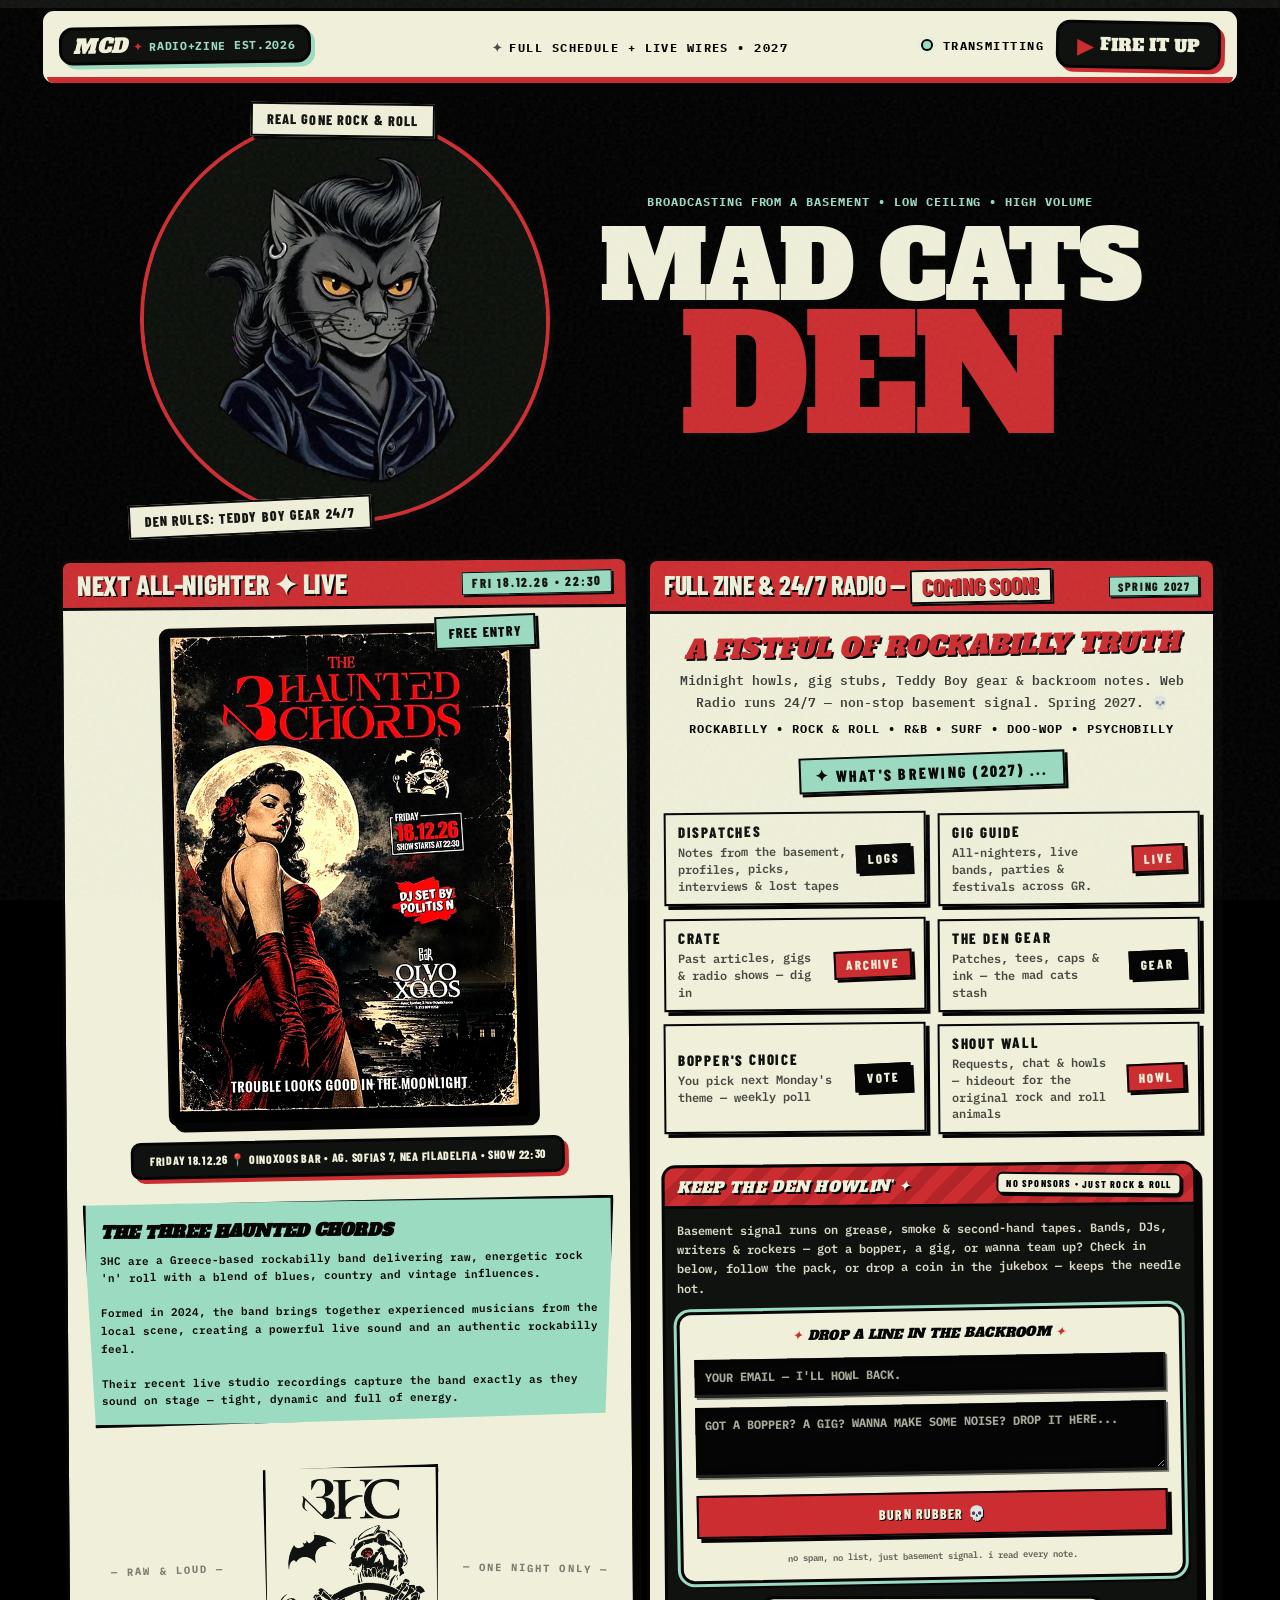
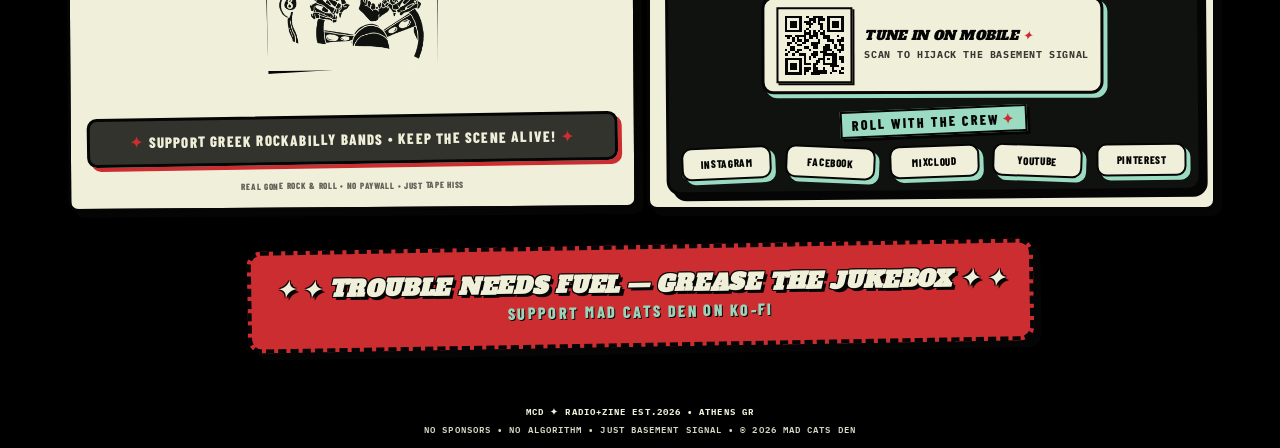
==== commit ee06fddd: "Add files via upload" ====
--- a/index.html
+++ b/index.html
@@ -1,4 +1,4 @@
-<!-- MAD CATS DEN — v259 -->
+<!-- MAD CATS DEN — v261 -->
 <!DOCTYPE html>
 <html lang="en">
 <head>
@@ -8,7 +8,7 @@
 <meta name="description" content="Rockabilly Radio + Zine — broadcasting from a basement. Real gone R&amp;R, low ceiling, high volume, no paywall, just tape hiss.">
 <meta name="theme-color" content="#10120F">
 
-<link rel="stylesheet" href="./style.css?v=v258-play-load">
+<link rel="stylesheet" href="./style.css?v=v261-play-load">
 
 <!-- V248 1200 CAP: capped at 1200, centred, black sides — header flush with hero & cards on widescreen. -->
 <style>
@@ -25,12 +25,12 @@
   .mcd-hero-h1 .mad-line, .mcd-hero-h1 .den-line { display: block; }
 </style>
 
-<link rel="icon" type="image/x-icon" href="./favicon.ico">
-<link rel="icon" type="image/png" sizes="16x16" href="./favicon-16x16.png">
-<link rel="icon" type="image/png" sizes="32x32" href="./favicon-32x32.png">
-<link rel="apple-touch-icon" sizes="180x180" href="./apple-touch-icon.png">
-<link rel="icon" type="image/png" sizes="192x192" href="./android-chrome-192x192.png">
-<link rel="icon" type="image/png" sizes="512x512" href="./android-chrome-512x512.png">
+<link rel="icon" type="image/x-icon" href="./favicon.ico?v=v261">
+<link rel="icon" type="image/png" sizes="16x16" href="./favicon-16x16.png?v=v261">
+<link rel="icon" type="image/png" sizes="32x32" href="./favicon-32x32.png?v=v261">
+<link rel="apple-touch-icon" sizes="180x180" href="./apple-touch-icon.png?v=v261">
+<link rel="icon" type="image/png" sizes="192x192" href="./android-chrome-192x192.png?v=v261">
+<link rel="icon" type="image/png" sizes="512x512" href="./android-chrome-512x512.png?v=v261">
 <link rel="manifest" href="./site.webmanifest">
 
 <meta property="og:title" content="MAD CATS DEN — Rockabilly Radio 24/7 + Zine | Athens GR">
@@ -266,9 +266,9 @@
         </div>
         <div class="mcd-brewing"><span aria-hidden="true">✦</span>&nbsp;WHAT'S BREWING (2027)&nbsp;...</div>
         <div class="mcd-grid-2">
-          <div class="mcd-mini"><div><div class="mcd-mini-title">DISPATCHES</div><div class="mcd-mini-desc">Notes from the basement, profiles, picks, interviews & lost tapes</div></div><div class="mcd-mini-soon mcd-tape-mnt">LOGS</div></div>
+          <div class="mcd-mini"><div><div class="mcd-mini-title">DISPATCHES</div><div class="mcd-mini-desc">Notes from the basement, profiles, picks, interviews & lost tapes</div></div><div class="mcd-mini-soon mcd-tape-blk">LOGS</div></div>
           <div class="mcd-mini"><div><div class="mcd-mini-title">GIG GUIDE</div><div class="mcd-mini-desc">All-nighters, live bands, parties &amp; festivals across GR.</div></div><div class="mcd-mini-soon mcd-tape-red">LIVE</div></div>
-          <div class="mcd-mini"><div><div class="mcd-mini-title">CRATE</div><div class="mcd-mini-desc">Past articles, gigs & radio shows — dig in</div></div><div class="mcd-mini-soon mcd-tape-mnt">ARCHIVE</div></div>
+          <div class="mcd-mini"><div><div class="mcd-mini-title">CRATE</div><div class="mcd-mini-desc">Past articles, gigs & radio shows — dig in</div></div><div class="mcd-mini-soon mcd-tape-red">ARCHIVE</div></div>
           <div class="mcd-mini"><div><div class="mcd-mini-title">THE DEN GEAR</div><div class="mcd-mini-desc">Patches, tees, caps &amp; ink — the mad cats stash</div></div><div class="mcd-mini-soon mcd-tape-blk">GEAR</div></div>
           <div class="mcd-mini"><div><div class="mcd-mini-title">BOPPER'S CHOICE</div><div class="mcd-mini-desc">You pick next Monday's theme — weekly poll</div></div><div class="mcd-mini-soon mcd-tape-blk">VOTE</div></div>
           <div class="mcd-mini"><div><div class="mcd-mini-title">SHOUT WALL</div><div class="mcd-mini-desc">Requests, chat & howls — hideout for the original rock and roll animals</div></div><div class="mcd-mini-soon mcd-tape-red">HOWL</div></div>
@@ -321,7 +321,7 @@
   </div>
   
   <div class="mcd-support-row--den mcd-row-kofi">
-    <a class="mcd-s-pill--den mcd-kofi" href="https://ko-fi.com/madcatsden" target="_blank" rel="noopener"><span class="mcd-trouble-desktop">✦ ✦ TROUBLE NEEDS FUEL — GREASE THE JUKEBOX ✦ ✦</span><span class="mcd-trouble-mobile"><span class="mcd-trouble-line1">✦ ✦ TROUBLE NEEDS FUEL</span><span class="mcd-trouble-line2">GREASE THE JUKEBOX ✦ ✦</span></span><span class="mcd-kofi-sub">SUPPORT THE BASEMENT ON KO-FI</span></a>
+    <a class="mcd-s-pill--den mcd-kofi" href="https://ko-fi.com/madcatsden" target="_blank" rel="noopener"><span class="mcd-trouble-desktop">✦ ✦ TROUBLE NEEDS FUEL — GREASE THE JUKEBOX ✦ ✦</span><span class="mcd-trouble-mobile"><span class="mcd-trouble-line1">✦ ✦ TROUBLE NEEDS FUEL</span><span class="mcd-trouble-line2">GREASE THE JUKEBOX ✦ ✦</span></span><span class="mcd-kofi-sub">SUPPORT MAD CATS DEN ON KO-FI</span></a>
   </div>
 
 </div>
@@ -353,7 +353,7 @@
 </div>
 
 <script src="https://widget.mixcloud.com/media/js/widgetApi.js"></script>
-<script src="./script.js?v=v259-play-load" defer></script>
+<script src="./script.js?v=v260-play-load" defer></script>
 
 </body>
 </html>
--- a/style.css
+++ b/style.css
@@ -1,4 +1,4 @@
-/* MAD CATS DEN — Consolidated & De-bloated Stylesheet (V258) */
+/* MAD CATS DEN — Consolidated & De-bloated Stylesheet (V261) */
 
 /* === FONTS === */
 @font-face {
@@ -59,12 +59,13 @@
 .mcd-h-center { position: absolute; left: 50%; top: 50%; transform: translate(-50%,-50%); display: flex; align-items: center; gap: 6px; white-space: nowrap; z-index: 3; }
 .mcd-h-right { display: flex; align-items: center; gap: 12px; margin-left: auto; flex-shrink: 0; z-index: 3; }
 .mcd-live-dot { width: 8px; height: 8px; background: var(--mint); border-radius: 50%; display: inline-block; box-shadow: 0 0 0 2px var(--black), 0 0 8px rgba(155,219,193,0.6); animation: liveDotPulseMint 1.8s ease-in-out infinite; }
-#mcd-h-fire { background: var(--cream); color: var(--brick); border: 3px solid var(--black); border-radius: 14px; box-shadow: 3px 3px 0 var(--black); font-family: 'Alfa Slab One',cursive; font-size: 17px; padding: 10px 18px; transform: rotate(1deg); white-space: nowrap; cursor: pointer; transition: all 0.15s ease; display: inline-flex; align-items: center; justify-content: center; gap: 6px; }
-.mcd-play-symbol { display: inline-block; font-size: 22px; line-height: 1; transform: translateY(1px); vertical-align: -1px; }
+#mcd-h-fire { background: var(--ink); color: var(--cream); border: 3px solid var(--black); border-radius: 14px; box-shadow: 4px 4px 0 var(--brick); font-family: 'Alfa Slab One',cursive; font-size: 17px; padding: 10px 18px; transform: rotate(1deg); white-space: nowrap; cursor: pointer; transition: all 0.15s ease; display: inline-flex; align-items: center; justify-content: center; gap: 6px; }
+.mcd-play-symbol { display: inline-block; font-size: 22px; line-height: 1; transform: translateY(1px); vertical-align: -1px; color: var(--brick); }
 .mcd-fire-label { display: inline-block; line-height: 1; }
-#mcd-h-fire:hover { transform: rotate(1deg) translate(-1px,-1px); box-shadow: 4px 4px 0 var(--black); }
-#mcd-h-fire:active { transform: rotate(1deg) translate(2px,2px) !important; box-shadow: 0 0 0 var(--black) !important; }
-#mcd-h-fire.is-playing { background: var(--brick); color: var(--cream); animation: patchWobble 4.5s ease-in-out infinite; }
+#mcd-h-fire:hover { transform: rotate(1deg) translate(-1px,-1px); box-shadow: 5px 5px 0 var(--brick); }
+#mcd-h-fire:active { transform: rotate(1deg) translate(2px,2px) !important; box-shadow: 0 0 0 var(--brick) !important; }
+#mcd-h-fire.is-playing { background: var(--brick); color: var(--cream); box-shadow: 3px 3px 0 var(--black); animation: patchWobble 4.5s ease-in-out infinite; }
+#mcd-h-fire.is-playing:hover { box-shadow: 4px 4px 0 var(--black); }
 #mcd-hero { display: flex; flex-direction: row; justify-content: center; align-items: center; gap: 56px; max-width: 1200px; margin: 12px auto 10px; padding: 0 32px; height: 400px; min-height: 400px; box-sizing: border-box; overflow: visible; position: relative; }
 .mcd-hero-mascot-wrap { position: relative; flex: 0 0 auto; width: 340px; height: 340px; display: flex; align-items: center; justify-content: center; transform: rotate(-0.7deg); overflow: visible; }
 .mcd-hero-glow { position: absolute; border-radius: 50%; pointer-events: none; filter: blur(22px); opacity: 0.32; z-index: 0; }
@@ -321,12 +322,13 @@
   .mcd-card--gig .mcd-torn .mcd-card-title { font-size: 17px !important; white-space: nowrap !important; line-height: 1.1 !important; }
   .mcd-h-center { display: none !important; }
   .mcd-h-right { margin-left: auto; width: 100%; margin: 0; justify-content: center; gap: 0; display: contents !important; }
-  #mcd-h-fire { margin: 0 auto; font-variant-emoji: text; background: #CC2D30 !important; color: #F0F0DA !important; border: 3px solid #050505 !important; box-shadow: 4px 4px 0 #050505 !important; order: 4 !important; flex: 0 0 100% !important; width: 100% !important; max-width: 100% !important; font-size: 20px !important; padding: 14px 18px !important; text-align: center !important; transform: none !important; }
+  #mcd-h-fire { margin: 0 auto; font-variant-emoji: text; background: #10120F !important; color: #F0F0DA !important; border: 3px solid #050505 !important; box-shadow: 4px 4px 0 #CC2D30 !important; order: 4 !important; flex: 0 0 100% !important; width: 100% !important; max-width: 100% !important; font-size: 20px !important; padding: 14px 18px !important; text-align: center !important; transform: none !important; }
+  #mcd-h-fire.is-playing { background: #CC2D30 !important; color: #F0F0DA !important; box-shadow: 4px 4px 0 #050505 !important; }
   #mcd-header-player.is-playing .mcd-stamp-logo, #mcd-header-player.is-playing .mcd-live-dot, #mcd-header-player.is-playing .mcd-transmitting-txt { display: none !important; }
   #mcd-header-player.is-playing #mcd-h-fire { flex: 0 0 100% !important; }
   .mcd-live-dot { display: inline-block !important; order: 2 !important; margin-left: auto !important; align-self: center !important; margin-top: 1px !important; }
   .mcd-transmitting-txt { order: 3 !important; font-size: 11px !important; letter-spacing: 0.12em !important; align-self: center !important; display: inline-flex !important; align-items: center !important; line-height: 1.2 !important; padding-top: 1px !important; }
-  #mcd-h-fire .mcd-play-symbol { color: #F0F0DA !important; font-size: 19px !important; }
+  #mcd-h-fire .mcd-play-symbol { color: #CC2D30 !important; font-size: 19px !important; }
   #mcd-header-player { width: calc(100% - 8px); top: 4px; min-height: auto; display: flex !important; flex-wrap: wrap !important; align-items: center !important; gap: 6px !important; padding: 8px 12px 10px !important; justify-content: center !important; }
   .mcd-stamp-logo { font-size: 14px; max-width: 60%; display: inline-flex !important; order: 1 !important; flex: 0 1 auto !important; align-self: center !important; background: transparent !important; border: none !important; box-shadow: none !important; transform: none !important; padding: 0 !important; margin: 0 auto !important; justify-content: center !important; width: 100% !important; }
   .mcd-stamp-logo .mcd-text { font-size: 14px !important; color: #050505 !important; }
@@ -351,14 +353,16 @@
   .mcd-follow-heading { margin: 0 auto 10px auto !important; font-size: 12.5px !important; padding: 3px 10px !important; }
   #mcd-player { bottom: 0; right: 0; left: 0; width: 100%; max-width: 100%; border-radius: 8px 8px 0 0; transform: translateY(110%); visibility: hidden; pointer-events: none; padding-bottom: env(safe-area-inset-bottom, 0px); box-shadow: 0 -4px 0 #050505; }
   #mcd-player.show { visibility: visible !important; transform: none !important; pointer-events: auto !important; }
-  #mcd-player .mcd-player-head { padding: 7px 10px; }
-  #mcd-player .mcd-player-head-top { width: 100%; flex-wrap: nowrap; justify-content: space-between; align-items: center; gap: 6px; }
-  #mcd-player .mcd-player-brand { flex: 1 1 auto; min-width: 0; flex-wrap: nowrap; gap: 5px; }
-  #mcd-player .mcd-player-dot { width: 10px; height: 10px; }
-  #mcd-player .mcd-player-brand-text { font-size: 11px; overflow: hidden; text-overflow: ellipsis; }
-  #mcd-player .mcd-player-controls { flex: 0 0 auto; width: auto; display: flex; flex-wrap: nowrap; align-items: center; gap: 5px; }
-  #mcd-player #mcd-next, #mcd-player #mcd-eject { flex: 0 0 auto; font-size: 10.5px; padding: 4px 7px; height: 26px; box-shadow: 2px 2px 0 #050505; box-sizing: border-box; white-space: nowrap; }
-  body:has(#mcd-player.show) { padding-bottom: 165px !important; }
+  #mcd-player .mcd-player-head { padding: 12px 12px; }
+  #mcd-player .mcd-player-head-top { width: 100%; flex-wrap: nowrap; justify-content: space-between; align-items: center; gap: 8px; }
+  #mcd-player .mcd-player-brand { flex: 1 1 auto; min-width: 0; flex-wrap: nowrap; gap: 6px; }
+  #mcd-player .mcd-player-dot { width: 11px; height: 11px; }
+  #mcd-player .mcd-player-brand-text { font-size: 12.5px; overflow: hidden; text-overflow: ellipsis; }
+  #mcd-player .mcd-player-controls { flex: 0 0 auto; width: auto; display: flex; flex-wrap: nowrap; align-items: center; gap: 6px; }
+  #mcd-player #mcd-next, #mcd-player #mcd-eject { flex: 0 0 auto; font-size: 11.5px; padding: 6px 10px; height: 32px; box-shadow: 2px 2px 0 #050505; box-sizing: border-box; white-space: nowrap; }
+  #mcd-player .mcd-player-marquee { height: 34px; padding: 0 10px; }
+  #mcd-player .mcd-player-vu { height: 8px; }
+  body:has(#mcd-player.show), body.mcd-player-open { padding-bottom: 190px !important; }
 }
 
 @media (max-width: 599px) {
@@ -412,9 +416,9 @@
 
 /* Ko-fi tip-jar sub-line (V238) */
 .mcd-support-row--den.mcd-row-kofi .mcd-s-pill--den.mcd-kofi { flex-direction: column !important; gap: 6px !important; }
-.mcd-kofi-sub { display: block !important; font-family: 'IBM Plex Mono', monospace !important; font-style: normal !important; font-size: 13px !important; font-weight: 700 !important; letter-spacing: 0.14em !important; color: var(--mint) !important; text-shadow: 1px 1px 0 var(--black) !important; opacity: 0.95; }
+.mcd-kofi-sub { display: block !important; font-family: 'Barlow Condensed', sans-serif !important; font-style: normal !important; font-size: 16px !important; font-weight: 800 !important; letter-spacing: 0.14em !important; color: var(--mint) !important; text-shadow: 1px 1px 0 var(--black) !important; opacity: 0.96; }
 @media (max-width: 768px) {
-  .mcd-kofi-sub { font-size: 11px !important; letter-spacing: 0.1em !important; }
+  .mcd-kofi-sub { font-size: 13.5px !important; letter-spacing: 0.11em !important; }
 }
 
 /* Option 1: Dynamic ON AIR red pill + pulsing red dot when playing (V242) */
@@ -451,9 +455,9 @@
   }
 }
 @media (max-width: 390px) {
-  #mcd-player .mcd-player-head { padding: 6px 8px; }
-  #mcd-player .mcd-player-brand-text { font-size: 10px; }
-  #mcd-player #mcd-next, #mcd-player #mcd-eject { font-size: 10px; padding: 3px 6px; height: 24px; }
+  #mcd-player .mcd-player-head { padding: 10px 10px; }
+  #mcd-player .mcd-player-brand-text { font-size: 11px; }
+  #mcd-player #mcd-next, #mcd-player #mcd-eject { font-size: 10.5px; padding: 5px 8px; height: 30px; }
 }
 
 /* V247: Blocked Mixcloud widget fallback + IG/FB in-app browser tip */
@@ -509,18 +513,19 @@
   #mcd-player .mcd-inapp-tip { font-size: 8.5px; }
 }
 
-/* V250: Styled responsive QR code box inside Support Block */
+/* V261: Compact QR code stamp inside Support Block */
 .mcd-qr-box {
   display: flex;
   align-items: center;
   justify-content: center;
-  gap: 14px;
+  gap: 12px;
+  width: fit-content;
   max-width: 100%;
   background: var(--cream);
   color: var(--black);
   border: 3px solid var(--black);
   border-radius: 12px;
-  padding: 10px 14px;
+  padding: 8px 12px;
   margin: 0 auto 14px auto;
   box-shadow: 4px 4px 0 var(--mint);
   transform: rotate(0.4deg);
@@ -561,8 +566,8 @@
 }
 .mcd-qr-svg {
   display: block;
-  width: 84px;
-  height: 84px;
+  width: 68px;
+  height: 68px;
 }
 .mcd-qr-meta {
   display: flex;
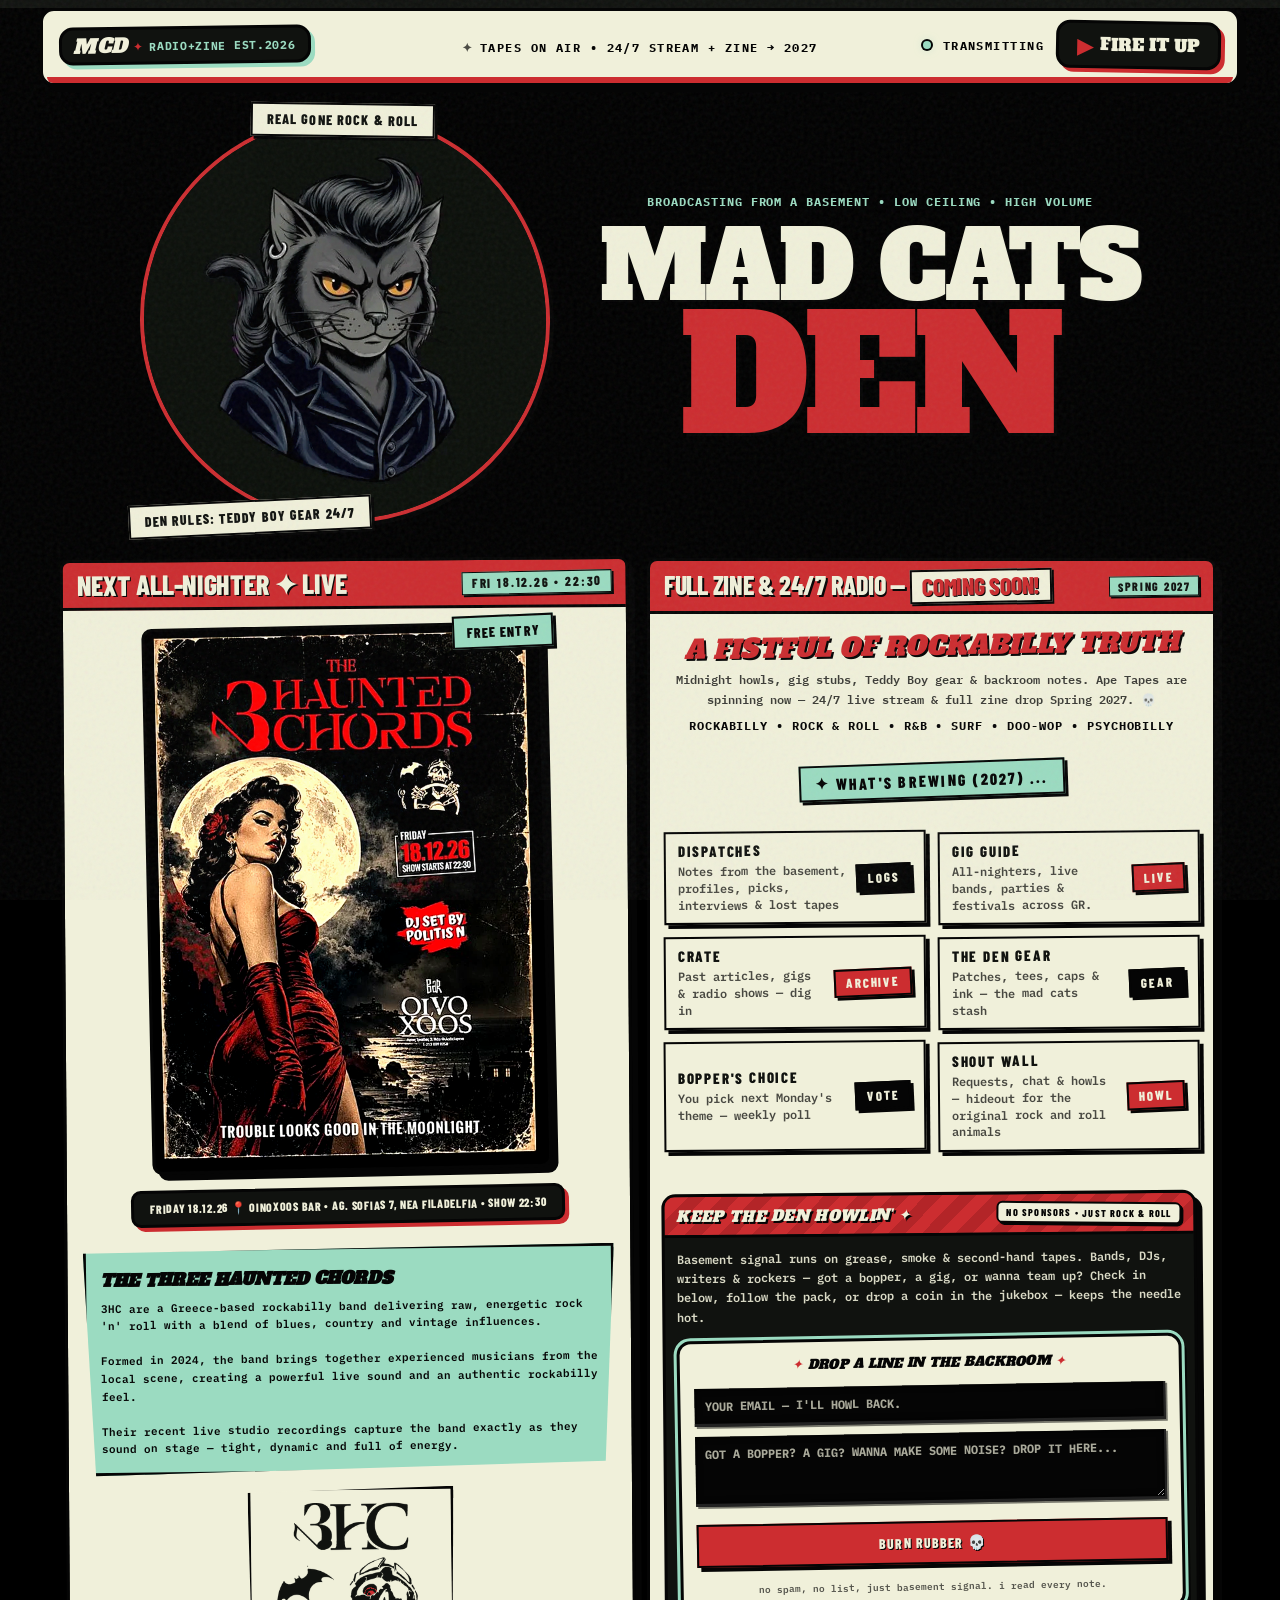
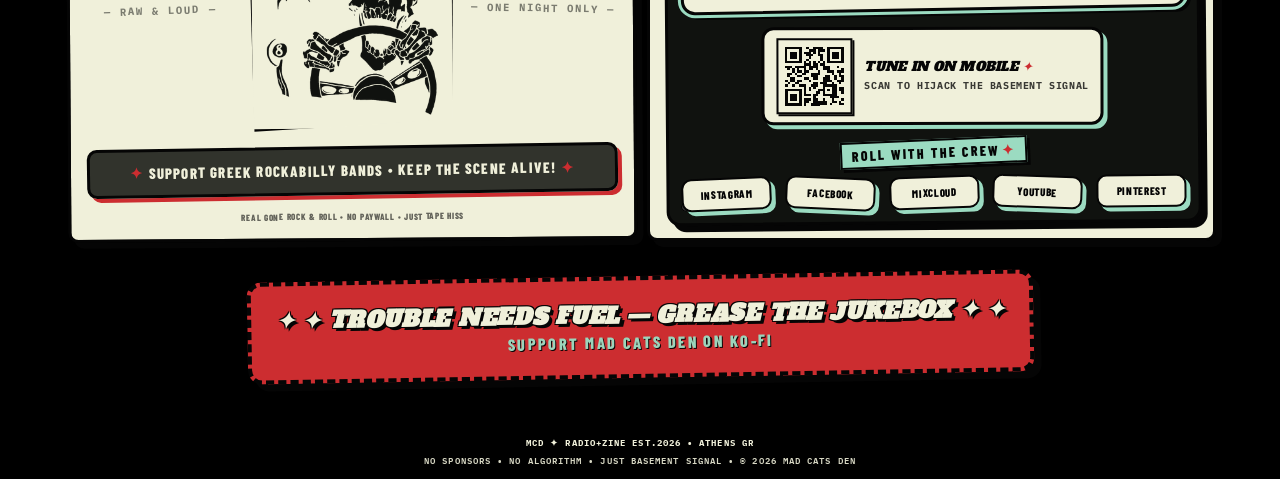
==== commit a31d4fc5: "Add files via upload" ====
--- a/index.html
+++ b/index.html
@@ -1,4 +1,4 @@
-<!-- MAD CATS DEN — v261 -->
+<!-- MAD CATS DEN — v263 -->
 <!DOCTYPE html>
 <html lang="en">
 <head>
@@ -8,7 +8,7 @@
 <meta name="description" content="Rockabilly Radio + Zine — broadcasting from a basement. Real gone R&amp;R, low ceiling, high volume, no paywall, just tape hiss.">
 <meta name="theme-color" content="#10120F">
 
-<link rel="stylesheet" href="./style.css?v=v261-play-load">
+<link rel="stylesheet" href="./style.css?v=v263-play-load">
 
 <!-- V248 1200 CAP: capped at 1200, centred, black sides — header flush with hero & cards on widescreen. -->
 <style>
@@ -180,7 +180,7 @@
 
 <div id="mcd-header-player">
   <div class="mcd-stamp-logo"><span class="mcd-text">MCD</span><span class="mcd-star">✦</span><span class="mcd-sub">RADIO+ZINE EST.2026</span></div>
-  <div class="mcd-h-center"><span style="font-family:'IBM Plex Mono',monospace; font-size:13px; letter-spacing:0.14em; font-weight:700; color:rgba(5,5,5,0.7);">✦</span><span style="font-family:'IBM Plex Mono',monospace; font-size:13px; letter-spacing:0.14em; font-weight:700; color:#050505;">FULL SCHEDULE + LIVE WIRES • 2027</span></div>
+  <div class="mcd-h-center"><span style="font-family:'IBM Plex Mono',monospace; font-size:13px; letter-spacing:0.14em; font-weight:700; color:rgba(5,5,5,0.7);">✦</span><span style="font-family:'IBM Plex Mono',monospace; font-size:13px; letter-spacing:0.14em; font-weight:700; color:#050505;">TAPES ON AIR • 24/7 STREAM + ZINE → 2027</span></div>
   <div class="mcd-h-right"><span class="mcd-live-dot"></span><span style="font-family:'IBM Plex Mono',monospace; font-size:13px; letter-spacing:0.12em; font-weight:700; color:#050505;" class="mcd-transmitting-txt">TRANSMITTING</span><button id="mcd-h-fire" aria-label="Play basement radio mix"><span class="mcd-play-symbol" aria-hidden="true">▶︎</span><span class="mcd-fire-label"> FIRE IT UP</span></button></div>
 </div>
 
@@ -261,7 +261,7 @@
       <div class="mcd-card-body">
         <div class="mcd-zine-intro">
           <div class="mcd-manifesto"><span class="mcd-manifesto-line1">A FISTFUL OF</span> <span class="mcd-manifesto-line2"><span class="mcd-nowrap">ROCKABILLY</span> TRUTH</span></div>
-          <div class="mcd-card-text">Midnight howls, gig stubs, Teddy Boy gear & backroom notes. Web Radio runs 24/7 — non-stop basement signal. Spring 2027. 💀</div>
+          <div class="mcd-card-text">Midnight howls, gig stubs, Teddy Boy gear & backroom notes. Ape Tapes are spinning now — 24/7 live stream & full zine drop Spring 2027. 💀</div>
           <div class="mcd-genre-tags"><span class="mcd-genre-line1">ROCKABILLY • ROCK &amp; ROLL • R&amp;B • SURF</span><span class="mcd-genre-sep"> • </span><span class="mcd-genre-line2">DOO-WOP • PSYCHOBILLY</span></div>
         </div>
         <div class="mcd-brewing"><span aria-hidden="true">✦</span>&nbsp;WHAT'S BREWING (2027)&nbsp;...</div>
@@ -293,7 +293,7 @@
                 
                 <button type="submit" class="mcd-submit-btn">BURN RUBBER 💀</button>
               </div>
-              <div style="font-family:'IBM Plex Mono',monospace; font-size:9px; color:rgba(0,0,0,0.6); text-align:center; margin-top:2px;">no spam, no list, just basement signal. i read every note.</div>
+              <div class="mcd-form-note" style="font-family:'IBM Plex Mono',monospace; font-size:9.5px; color:rgba(0,0,0,0.65); text-align:center; margin-top:2px;">no spam, no list, just basement signal. i read every note.</div>
             </form>
             
             <div class="mcd-qr-box">
--- a/style.css
+++ b/style.css
@@ -1,4 +1,4 @@
-/* MAD CATS DEN — Consolidated & De-bloated Stylesheet (V261) */
+/* MAD CATS DEN — Consolidated & De-bloated Stylesheet (V263) */
 
 /* === FONTS === */
 @font-face {
@@ -159,7 +159,7 @@
 .mcd-submit-btn, button.mcd-submit-btn { background: var(--brick) !important; color: var(--cream) !important; border: 2px solid var(--black) !important; text-shadow: 1px 1px 0 var(--black) !important; }
 .mcd-support-block--den input::placeholder, .mcd-support-block--den textarea::placeholder { text-transform: uppercase !important; }
 .mcd-card--gig .mcd-support-block--den p, .mcd-card--gig .mcd-support-block--den div { font-size: 14px !important; line-height: 1.65 !important; }
-.mcd-poster-wrap { position: relative; border: 3px solid var(--black); border-radius: 10px; box-shadow: 6px 6px 0 var(--black); transform: rotate(-0.8deg); background: var(--black); width: 82% !important; max-width: 365px !important; margin: 0 auto !important; }
+.mcd-poster-wrap { position: relative; border: 3px solid var(--black); border-radius: 10px; box-shadow: 6px 6px 0 var(--black); transform: rotate(-0.8deg); background: var(--black); width: 90% !important; max-width: 400px !important; margin: 0 auto !important; }
 .mcd-card--gig .mcd-support-block--den { padding: 10px 12px !important; gap: 10px !important; }
 .mcd-card--gig .mcd-card-body { gap: 10px !important; }
 .mcd-support-row--den.mcd-row-social { flex-wrap: wrap; gap: 14px !important; justify-content: center !important; border-top: none !important; }
@@ -198,12 +198,12 @@
 #mcd-footer { display: flex; justify-content: center; align-items: center; padding: 12px; margin-top: 12px; background: transparent; width: 100% !important; max-width: none !important; margin-left: 0 !important; margin-right: 0 !important; padding-bottom: 12px !important; }
 body { overscroll-behavior-y: contain; background: radial-gradient(ellipse at 50% 35%, #10120F 0%, #10120F 58%, #0E110F 74%, #0A0C0A 100%); color: var(--cream); font-family: 'IBM Plex Mono',monospace; overflow-x: hidden; padding-bottom: 0 !important; transition: padding-bottom 1.2s ease-in-out !important; }
 .mcd-mini::after { position: absolute; top: -9px; right: 10px; background: #CC2D30; color: #F0F0DA; font-family: 'Barlow Condensed',sans-serif; font-weight: 800; font-size: 9px; letter-spacing: 0.12em; padding: 2px 6px; border: 2px solid #050505; box-shadow: 2px 2px 0 #050505; transform: rotate(-2deg); z-index: 5; display: none !important; content: none !important; }
-.mcd-card--gig .mcd-3hc-stamp-wrap .mcd-3hc-stamp { height: auto !important; display: block !important; margin: 0 auto !important; filter: none !important; transform: none !important; border: none !important; border-radius: 0 !important; padding: 0 !important; background: transparent !important; box-shadow: none !important; opacity: 1 !important; width: 170px !important; }
-.mcd-card--gig .mcd-3hc-stamp-wrap { align-self: center !important; display: block !important; width: fit-content !important; background: transparent !important; background-image: none !important; border: 3px solid #050505 !important; border-radius: 0 !important; clip-path: polygon(0 2%, 100% 0, 98% 96%, 2% 100%) !important; padding: 0 !important; box-shadow: 4px 4px 0 #050505 !important; transform: rotate(-0.3deg) !important; overflow: hidden !important; text-align: center !important; max-width: 180px !important; margin: auto !important; }
+.mcd-card--gig .mcd-3hc-stamp-wrap .mcd-3hc-stamp { height: auto !important; display: block !important; margin: 0 auto !important; filter: none !important; transform: none !important; border: none !important; border-radius: 0 !important; padding: 0 !important; background: transparent !important; box-shadow: none !important; opacity: 1 !important; width: 200px !important; }
+.mcd-card--gig .mcd-3hc-stamp-wrap { align-self: center !important; display: block !important; width: fit-content !important; background: transparent !important; background-image: none !important; border: 3px solid #050505 !important; border-radius: 0 !important; clip-path: polygon(0 2%, 100% 0, 98% 96%, 2% 100%) !important; padding: 0 !important; box-shadow: 4px 4px 0 #050505 !important; transform: rotate(-0.3deg) !important; overflow: hidden !important; text-align: center !important; max-width: 210px !important; margin: auto !important; }
 .mcd-card--gig .mcd-card-note { margin-top: 0 !important; padding: 8px 12px 4px 12px !important; }
 .mcd-card--gig .mcd-card-body > div:last-child { padding-top: 8px !important; justify-content: flex-start !important; }
 .mcd-card--zine .mcd-zine-intro { display: flex; flex-direction: column; margin: 0 !important; padding: 0 !important; gap: 6px !important; text-align: center !important; }
-.mcd-card--zine .mcd-card-text { margin: 0 !important; line-height: 1.65 !important; font-size: 13px !important; text-align: center !important; }
+.mcd-card--zine .mcd-card-text { margin: 0 !important; line-height: 1.65 !important; font-size: 12px !important; text-align: center !important; }
 .mcd-brewing { display: inline-flex; align-items: center; background: var(--mint) !important; color: #050505 !important; border: 2.5px solid #050505 !important; box-shadow: 3px 3px 0 #050505 !important; font-family: 'Barlow Condensed',sans-serif; font-weight: 800; letter-spacing: 0.14em; transform: rotate(-2deg); white-space: nowrap; align-self: center !important; margin: 2px auto 8px auto !important; font-size: 16px !important; padding: 6px 14px !important; }
 .mcd-follow-heading .mcd-follow-star { color: var(--brick) !important; margin-left: 2px !important; }
 .mcd-follow-heading { margin-bottom: 10px; border-top: none !important; align-items: center !important; align-self: center !important; background: var(--mint) !important; color: #050505 !important; border: 2.5px solid #050505 !important; box-shadow: 3px 3px 0 #050505 !important; font-family: 'Barlow Condensed', sans-serif !important; font-weight: 800 !important; letter-spacing: 0.14em !important; transform: rotate(-2deg) !important; margin: 0 auto 10px auto !important; white-space: nowrap !important; text-align: center !important; display: flex !important; width: fit-content !important; max-width: 100% !important; justify-content: center !important; margin-left: auto !important; margin-right: auto !important; font-size: 14px !important; padding: 3px 10px !important; }
@@ -685,3 +685,37 @@
   transform: rotate(-0.7deg) translate(2px, 2px);
   box-shadow: 1px 1px 0 var(--brick);
 }
+
+/* V262: Mobile small-print legibility bump (+1-2px on tiny mono/captions, 16px input to prevent iOS zoom) */
+@media (max-width: 768px) {
+  .mcd-loc-pill {
+    font-size: 13.5px !important;
+    line-height: 1.35 !important;
+  }
+  .mcd-card--gig .mcd-torn .mcd-card-text {
+    font-size: 12.5px !important;
+    line-height: 1.55 !important;
+  }
+  .mcd-card--gig .mcd-card-note {
+    font-size: 10.5px !important;
+  }
+  .mcd-support-head-pill {
+    font-size: 10.5px !important;
+  }
+  .mcd-label-tape {
+    font-size: 16px !important;
+  }
+  .mcd-label-tape::placeholder {
+    font-size: 12.5px !important;
+  }
+  .mcd-form-note {
+    font-size: 10.5px !important;
+    line-height: 1.4 !important;
+  }
+  .mcd-card--zine .mcd-genre-tags {
+    font-size: 11.5px !important;
+  }
+  #mcd-footer .mcd-footer-line2 {
+    font-size: 10.5px !important;
+  }
+}
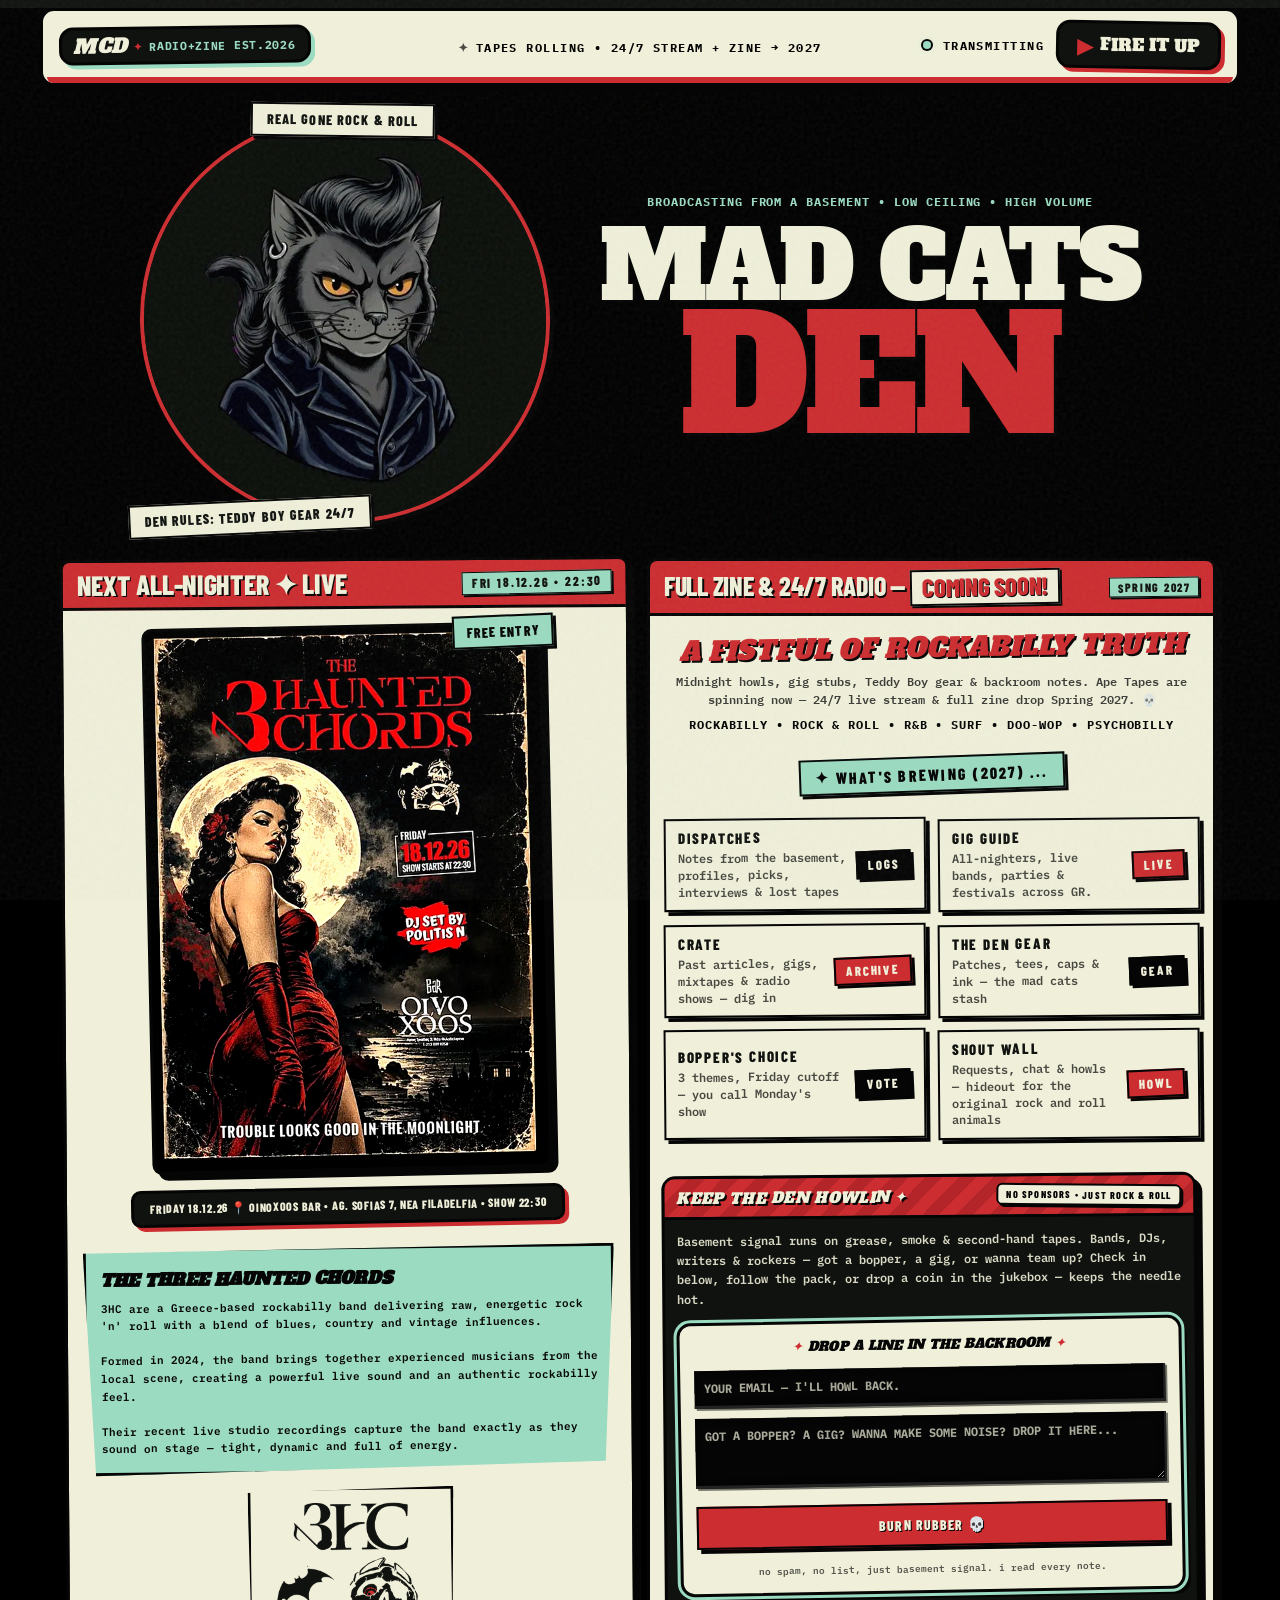
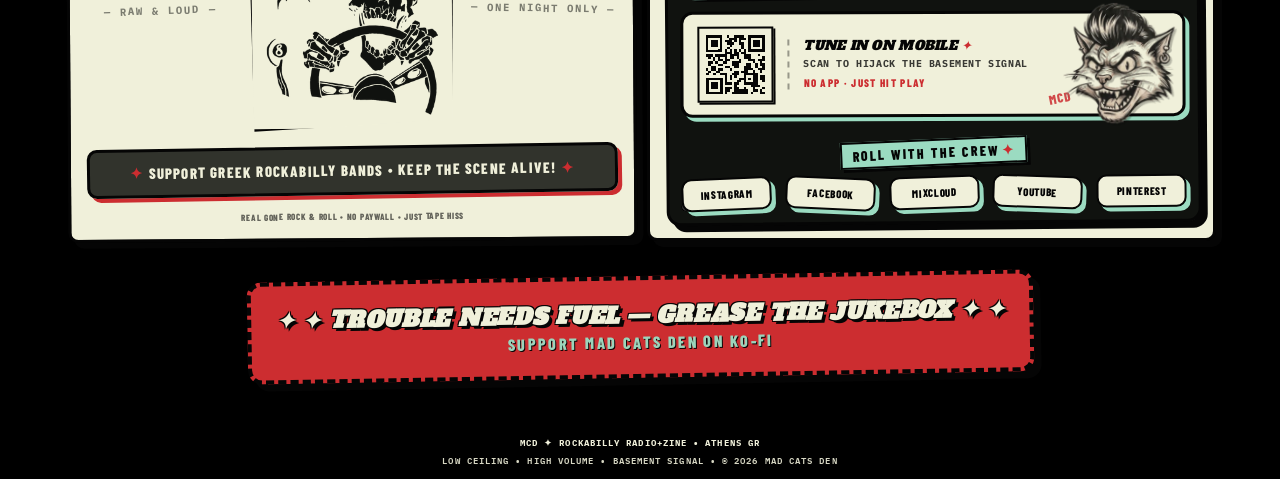
==== commit a986a668: "Add files via upload" ====
--- a/index.html
+++ b/index.html
@@ -1,4 +1,4 @@
-<!-- MAD CATS DEN — v263 -->
+<!-- MAD CATS DEN — v266 -->
 <!DOCTYPE html>
 <html lang="en">
 <head>
@@ -8,7 +8,7 @@
 <meta name="description" content="Rockabilly Radio + Zine — broadcasting from a basement. Real gone R&amp;R, low ceiling, high volume, no paywall, just tape hiss.">
 <meta name="theme-color" content="#10120F">
 
-<link rel="stylesheet" href="./style.css?v=v263-play-load">
+<link rel="stylesheet" href="./style.css?v=v266-play-load">
 
 <!-- V248 1200 CAP: capped at 1200, centred, black sides — header flush with hero & cards on widescreen. -->
 <style>
@@ -180,7 +180,7 @@
 
 <div id="mcd-header-player">
   <div class="mcd-stamp-logo"><span class="mcd-text">MCD</span><span class="mcd-star">✦</span><span class="mcd-sub">RADIO+ZINE EST.2026</span></div>
-  <div class="mcd-h-center"><span style="font-family:'IBM Plex Mono',monospace; font-size:13px; letter-spacing:0.14em; font-weight:700; color:rgba(5,5,5,0.7);">✦</span><span style="font-family:'IBM Plex Mono',monospace; font-size:13px; letter-spacing:0.14em; font-weight:700; color:#050505;">TAPES ON AIR • 24/7 STREAM + ZINE → 2027</span></div>
+  <div class="mcd-h-center"><span style="font-family:'IBM Plex Mono',monospace; font-size:13px; letter-spacing:0.14em; font-weight:700; color:rgba(5,5,5,0.7);">✦</span><span style="font-family:'IBM Plex Mono',monospace; font-size:13px; letter-spacing:0.14em; font-weight:700; color:#050505;">TAPES ROLLING • 24/7 STREAM + ZINE → 2027</span></div>
   <div class="mcd-h-right"><span class="mcd-live-dot"></span><span style="font-family:'IBM Plex Mono',monospace; font-size:13px; letter-spacing:0.12em; font-weight:700; color:#050505;" class="mcd-transmitting-txt">TRANSMITTING</span><button id="mcd-h-fire" aria-label="Play basement radio mix"><span class="mcd-play-symbol" aria-hidden="true">▶︎</span><span class="mcd-fire-label"> FIRE IT UP</span></button></div>
 </div>
 
@@ -261,23 +261,23 @@
       <div class="mcd-card-body">
         <div class="mcd-zine-intro">
           <div class="mcd-manifesto"><span class="mcd-manifesto-line1">A FISTFUL OF</span> <span class="mcd-manifesto-line2"><span class="mcd-nowrap">ROCKABILLY</span> TRUTH</span></div>
-          <div class="mcd-card-text">Midnight howls, gig stubs, Teddy Boy gear & backroom notes. Ape Tapes are spinning now — 24/7 live stream & full zine drop Spring 2027. 💀</div>
+          <div class="mcd-card-text">Midnight howls, gig stubs, Teddy Boy gear & backroom notes. Ape Tapes are spinning now — 24/7 live stream & full zine drop Spring 2027.<span class="mcd-zine-skull"> 💀</span></div>
           <div class="mcd-genre-tags"><span class="mcd-genre-line1">ROCKABILLY • ROCK &amp; ROLL • R&amp;B • SURF</span><span class="mcd-genre-sep"> • </span><span class="mcd-genre-line2">DOO-WOP • PSYCHOBILLY</span></div>
         </div>
         <div class="mcd-brewing"><span aria-hidden="true">✦</span>&nbsp;WHAT'S BREWING (2027)&nbsp;...</div>
         <div class="mcd-grid-2">
           <div class="mcd-mini"><div><div class="mcd-mini-title">DISPATCHES</div><div class="mcd-mini-desc">Notes from the basement, profiles, picks, interviews & lost tapes</div></div><div class="mcd-mini-soon mcd-tape-blk">LOGS</div></div>
           <div class="mcd-mini"><div><div class="mcd-mini-title">GIG GUIDE</div><div class="mcd-mini-desc">All-nighters, live bands, parties &amp; festivals across GR.</div></div><div class="mcd-mini-soon mcd-tape-red">LIVE</div></div>
-          <div class="mcd-mini"><div><div class="mcd-mini-title">CRATE</div><div class="mcd-mini-desc">Past articles, gigs & radio shows — dig in</div></div><div class="mcd-mini-soon mcd-tape-red">ARCHIVE</div></div>
+          <div class="mcd-mini"><div><div class="mcd-mini-title">CRATE</div><div class="mcd-mini-desc">Past articles, gigs, mixtapes & radio shows — dig in</div></div><div class="mcd-mini-soon mcd-tape-red">ARCHIVE</div></div>
           <div class="mcd-mini"><div><div class="mcd-mini-title">THE DEN GEAR</div><div class="mcd-mini-desc">Patches, tees, caps &amp; ink — the mad cats stash</div></div><div class="mcd-mini-soon mcd-tape-blk">GEAR</div></div>
-          <div class="mcd-mini"><div><div class="mcd-mini-title">BOPPER'S CHOICE</div><div class="mcd-mini-desc">You pick next Monday's theme — weekly poll</div></div><div class="mcd-mini-soon mcd-tape-blk">VOTE</div></div>
+          <div class="mcd-mini"><div><div class="mcd-mini-title">BOPPER'S CHOICE</div><div class="mcd-mini-desc">3 themes, Friday cutoff — you call Monday's show</div></div><div class="mcd-mini-soon mcd-tape-blk">VOTE</div></div>
           <div class="mcd-mini"><div><div class="mcd-mini-title">SHOUT WALL</div><div class="mcd-mini-desc">Requests, chat & howls — hideout for the original rock and roll animals</div></div><div class="mcd-mini-soon mcd-tape-red">HOWL</div></div>
         </div>
         
         <!-- SUPPORT BLOCK: THE GREASE BOX -->
         <div class="mcd-support-block mcd-support-block--den">
           <div class="mcd-support-head">
-            <div class="mcd-support-head-title">KEEP THE DEN HOWLIN' ✦</div>
+            <div class="mcd-support-head-title">KEEP THE DEN HOWLIN ✦</div>
             <div class="mcd-support-head-pill">NO SPONSORS • JUST ROCK & ROLL</div>
           </div>
           <div class="mcd-support-body">
@@ -303,7 +303,10 @@
               <div class="mcd-qr-meta">
                 <div class="mcd-qr-title">TUNE IN ON MOBILE <span class="mcd-star-red">✦</span></div>
                 <div class="mcd-qr-sub">SCAN TO HIJACK THE BASEMENT SIGNAL</div>
+                <div class="mcd-qr-micro">NO APP · JUST HIT PLAY</div>
               </div>
+              <span class="mcd-qr-stamp" aria-hidden="true">MCD</span>
+              <img class="mcd-qr-cat" src="./qr-cat.webp" alt="" aria-hidden="true" loading="lazy">
             </div>
             
             <div class="mcd-follow-heading">ROLL WITH THE CREW <span class="mcd-follow-star">✦</span></div><div class="mcd-support-row--den mcd-row-social">
@@ -327,7 +330,7 @@
 </div>
 
 </main>
-<footer id="mcd-footer" class="mcd-footer--full"><div class="mcd-footer-line1">MCD ✦ RADIO+ZINE EST.2026 • ATHENS GR</div><div class="mcd-footer-line2"><span class="mcd-footer-line2-a">NO SPONSORS • NO ALGORITHM • JUST BASEMENT SIGNAL</span><span class="mcd-footer-line2-sep"> • </span><span class="mcd-footer-line2-b">© 2026 MAD CATS DEN</span></div></footer>
+<footer id="mcd-footer" class="mcd-footer--full"><div class="mcd-footer-line1">MCD ✦ ROCKABILLY RADIO+ZINE • ATHENS GR</div><div class="mcd-footer-line2"><span class="mcd-footer-line2-a">LOW CEILING • HIGH VOLUME • BASEMENT SIGNAL</span><span class="mcd-footer-line2-sep"> • </span><span class="mcd-footer-line2-b">© 2026 MAD CATS DEN</span></div></footer>
 
 <!-- FLOATING PLAYER -->
 <div id="mcd-player">
@@ -353,7 +356,7 @@
 </div>
 
 <script src="https://widget.mixcloud.com/media/js/widgetApi.js"></script>
-<script src="./script.js?v=v260-play-load" defer></script>
+<script src="./script.js?v=v266-play-load" defer></script>
 
 </body>
 </html>
--- a/style.css
+++ b/style.css
@@ -1,4 +1,4 @@
-/* MAD CATS DEN — Consolidated & De-bloated Stylesheet (V263) */
+/* MAD CATS DEN — Consolidated & De-bloated Stylesheet (V266) */
 
 /* === FONTS === */
 @font-face {
@@ -69,8 +69,8 @@
 #mcd-hero { display: flex; flex-direction: row; justify-content: center; align-items: center; gap: 56px; max-width: 1200px; margin: 12px auto 10px; padding: 0 32px; height: 400px; min-height: 400px; box-sizing: border-box; overflow: visible; position: relative; }
 .mcd-hero-mascot-wrap { position: relative; flex: 0 0 auto; width: 340px; height: 340px; display: flex; align-items: center; justify-content: center; transform: rotate(-0.7deg); overflow: visible; }
 .mcd-hero-glow { position: absolute; border-radius: 50%; pointer-events: none; filter: blur(22px); opacity: 0.32; z-index: 0; }
-.mcd-hero-glow--mint { width: 260px; height: 260px; background: radial-gradient(circle at center, rgba(155,219,193,0.42) 0%, rgba(155,219,193,0.12) 45%, transparent 70%); animation: mcdGlowMint 3.5s ease-in-out infinite; }
-.mcd-hero-glow--brick { width: 360px; height: 360px; background: radial-gradient(circle at center, rgba(204,45,48,0.28) 0%, rgba(204,45,48,0.08) 50%, transparent 72%); animation: mcdGlowBrick 4.2s ease-in-out infinite; }
+.mcd-hero-glow--mint { width: 98%; height: 98%; background: radial-gradient(circle at center, rgba(155,219,193,0.42) 0%, rgba(155,219,193,0.12) 45%, transparent 70%); animation: mcdGlowMint 3.5s ease-in-out infinite; }
+.mcd-hero-glow--brick { width: 114%; height: 114%; background: radial-gradient(circle at center, rgba(204,45,48,0.28) 0%, rgba(204,45,48,0.08) 50%, transparent 72%); animation: mcdGlowBrick 4.2s ease-in-out infinite; }
 .mcd-hero-cat { position: relative; width: 100%; height: 100%; border-radius: 51% 49% 50% 50% / 50% 51% 49% 50%; overflow: hidden; background: #0b0d0b; border: 4px solid var(--brick); box-shadow: 4px 4px 0 var(--black); z-index: 2; }
 .mcd-hero-cat-img { width: 100%; height: 100%; object-fit: cover; filter: grayscale(0.02) contrast(1.05) brightness(1.08); display: block; }
 .mcd-tape { position: absolute; font-family: 'Barlow Condensed',sans-serif; font-weight: 800; font-size: 14px; letter-spacing: 0.08em; background: var(--cream); color: var(--ink); border: 2px solid var(--black); padding: 8px 14px; box-shadow: 3px 3px 0 var(--black); z-index: 5; white-space: nowrap; line-height: 1; text-transform: uppercase; transition: transform 0.15s ease, z-index 0s; }
@@ -147,7 +147,7 @@
 .mcd-card--zine .mcd-grid-2 > div { display: flex !important; flex-direction: row !important; align-items: center !important; justify-content: space-between !important; gap: 10px !important; padding: 10px 12px !important; min-height: 0 !important; text-align: left !important; }
 .mcd-card--zine .mcd-grid-2 > div > div:first-child { flex: 1 1 auto !important; text-align: left !important; }
 .mcd-card--zine .mcd-grid-2 > div .mcd-s-pill--den { flex-shrink: 0 !important; margin: 0 !important; align-self: center !important; }
-.mcd-card--zine .mcd-manifesto { margin: 0 !important; color: var(--brick) !important; font-size: 26px !important; text-shadow: 2px 2px 0 var(--black) !important; }
+.mcd-card--zine .mcd-manifesto { margin: 0 !important; color: var(--brick) !important; font-size: 26.5px !important; text-shadow: 2px 2px 0 var(--black) !important; }
 #mcd-footer, .mcd-footer--full { border: none !important; border-top: none !important; border-bottom: none !important; box-shadow: none !important; outline: none !important; background: transparent !important; }
 #mcd-footer div, .mcd-footer--full div { border: none !important; box-shadow: none !important; outline: none !important; background: transparent !important; transform: none !important; }
 .mcd-footer--full { width: 100% !important; max-width: none !important; background: transparent !important; border: none !important; padding: 12px 16px !important; text-align: center; display: block; }
@@ -203,7 +203,7 @@
 .mcd-card--gig .mcd-card-note { margin-top: 0 !important; padding: 8px 12px 4px 12px !important; }
 .mcd-card--gig .mcd-card-body > div:last-child { padding-top: 8px !important; justify-content: flex-start !important; }
 .mcd-card--zine .mcd-zine-intro { display: flex; flex-direction: column; margin: 0 !important; padding: 0 !important; gap: 6px !important; text-align: center !important; }
-.mcd-card--zine .mcd-card-text { margin: 0 !important; line-height: 1.65 !important; font-size: 12px !important; text-align: center !important; }
+.mcd-card--zine .mcd-card-text { margin: 0 !important; line-height: 1.65 !important; font-size: 11.5px !important; text-align: center !important; }
 .mcd-brewing { display: inline-flex; align-items: center; background: var(--mint) !important; color: #050505 !important; border: 2.5px solid #050505 !important; box-shadow: 3px 3px 0 #050505 !important; font-family: 'Barlow Condensed',sans-serif; font-weight: 800; letter-spacing: 0.14em; transform: rotate(-2deg); white-space: nowrap; align-self: center !important; margin: 2px auto 8px auto !important; font-size: 16px !important; padding: 6px 14px !important; }
 .mcd-follow-heading .mcd-follow-star { color: var(--brick) !important; margin-left: 2px !important; }
 .mcd-follow-heading { margin-bottom: 10px; border-top: none !important; align-items: center !important; align-self: center !important; background: var(--mint) !important; color: #050505 !important; border: 2.5px solid #050505 !important; box-shadow: 3px 3px 0 #050505 !important; font-family: 'Barlow Condensed', sans-serif !important; font-weight: 800 !important; letter-spacing: 0.14em !important; transform: rotate(-2deg) !important; margin: 0 auto 10px auto !important; white-space: nowrap !important; text-align: center !important; display: flex !important; width: fit-content !important; max-width: 100% !important; justify-content: center !important; margin-left: auto !important; margin-right: auto !important; font-size: 14px !important; padding: 3px 10px !important; }
@@ -215,7 +215,7 @@
 #mcd-player .mcd-player-head-top { display: flex; align-items: center; justify-content: space-between; gap: 8px; flex-wrap: wrap; }
 #mcd-player .mcd-player-head { background: #F0F0DA; border-bottom: 3px solid #050505; padding: 10px 14px; }
 #mcd-player .mcd-player-brand { display: flex; align-items: center; gap: 8px; min-width: 0; flex-wrap: wrap; }
-#mcd-player .mcd-player-dot { width: 12px; height: 12px; border-radius: 50%; background: #9BDBC1; border: 2px solid #050505; box-sizing: border-box; flex-shrink: 0; }
+#mcd-player .mcd-player-dot { width: 14px; height: 14px; border-radius: 50%; background: #9BDBC1; border: 2px solid #050505; box-sizing: border-box; flex-shrink: 0; }
 #mcd-player .mcd-player-brand-text { font-family: 'Alfa Slab One',cursive; font-style: italic; font-size: 14px; color: #050505; letter-spacing: 0.04em; white-space: nowrap; }
 #mcd-player .mcd-player-controls { display: flex; align-items: center; gap: 6px; flex-wrap: wrap; flex-shrink: 0; }
 #mcd-player #mcd-next, #mcd-player #mcd-eject { background: #F0F0DA; color: #050505; border: 2px solid #050505; border-radius: 4px; padding: 5px 10px; font-family: 'Barlow Condensed',sans-serif; font-weight: 800; font-size: 11px; letter-spacing: 0.04em; cursor: pointer; box-shadow: 3px 3px 0 #050505; white-space: nowrap; height: 28px; display: inline-flex; align-items: center; justify-content: center; font-variant-emoji: text; }
@@ -224,13 +224,13 @@
 #mcd-player .mcd-player-marquee-track { flex: 1 1 auto; min-width: 0; overflow: hidden; display: flex; align-items: center; }
 #mcd-player .mcd-player-marquee-inner { display: block; white-space: nowrap; animation: none; text-align: left; overflow: hidden; text-overflow: ellipsis; }
 #mcd-player.is-playing .mcd-player-marquee-inner { display: inline-block; text-align: left; overflow: visible; animation: mcd-fresh-marquee 22s linear infinite; }
-#mcd-player .mcd-player-marquee-inner span { font-family: 'Barlow Condensed',sans-serif; font-weight: 800; font-size: 12px; letter-spacing: 0.06em; color: #050505; white-space: nowrap; padding-right: 40px; }
+#mcd-player .mcd-player-marquee-inner > span { font-family: 'Barlow Condensed',sans-serif; font-weight: 800; font-size: 12px; letter-spacing: 0.06em; color: #050505; white-space: nowrap; padding-right: 40px; }
 #mcd-player .mcd-player-vu { background: #050505; height: 6px; overflow: hidden; display: flex; align-items: center; border-bottom: 2px solid #050505; }
 #mcd-player .mcd-player-vu .mcd-vu-bar { display: block; height: 100%; width: 100%; background: repeating-linear-gradient(90deg,#9BDBC1 0 14px,transparent 14px 24px); background-size: 24px 100%; background-position: 0 0; }
 #mcd-player.is-playing .mcd-player-vu .mcd-vu-bar { animation: mcd-vu-dash 2.5s linear infinite; }
 #mcd-player .mcd-mixcloud-wrap { position: relative; width: 100%; height: 60px; min-height: 60px; background: #000; overflow: visible; }
 #mcd-player iframe { width: 100%; height: 60px; min-height: 60px; border: 0; display: block; background: #000; }
-#mcd-player .mcd-mc-play-hint { flex-shrink: 0; background: #CC2D30; color: #F0F0DA; border: 2px solid #050505; border-radius: 4px; box-shadow: 2px 2px 0 #050505; font-family: 'Barlow Condensed',sans-serif; font-weight: 800; font-size: 10px; letter-spacing: 0.08em; line-height: 1; padding: 3px 7px; white-space: nowrap; pointer-events: none; animation: mcdPlayHintPulse 1.5s ease-in-out infinite; }
+#mcd-player .mcd-mc-play-hint { flex-shrink: 0; background: #CC2D30; color: #F0F0DA; border: 2px solid #050505; border-radius: 4px; box-shadow: 2px 2px 0 #050505; font-family: 'Barlow Condensed',sans-serif; font-weight: 800; font-size: 12px; letter-spacing: 0.08em; line-height: 1; padding: 4px 9px; white-space: nowrap; pointer-events: none; animation: mcdPlayHintPulse 1.5s ease-in-out infinite; }
 #mcd-player.is-playing .mcd-mc-play-hint { display: none; }
 body:has(#mcd-player.show) { padding-bottom: 170px !important; }
 body.mcd-player-open { padding-bottom: 170px !important; }
@@ -337,7 +337,7 @@
   .mcd-live-dot, .mcd-transmitting-txt { display: none !important; }
   .mcd-hero-mascot-wrap .mcd-tape--bottom { left: 8px !important; bottom: -6px !important; transform: rotate(-1deg) !important; }
   .den-line { font-size: 90px !important; }
-  .mcd-head-row2 .mcd-coming { white-space: nowrap !important; font-size: 12px !important; }
+  .mcd-head-row2 .mcd-coming { white-space: nowrap !important; font-size: 13px !important; }
   .mcd-head-row2 .mcd-card-pill { white-space: nowrap !important; font-size: 11px !important; opacity: 0.92 !important; }
   .mcd-card--zine .mcd-card-head.mcd-head-mobile { gap: 10px !important; background: #CC2D30 !important; padding: 14px 12px !important; border-bottom: 3px solid #050505 !important; display: flex !important; flex-direction: column !important; align-items: center !important; text-align: center !important; }
   .mcd-head-row1 { font-family: 'Alfa Slab One',cursive !important; font-style: italic !important; font-size: 20px !important; line-height: 1.1 !important; color: #F0F0DA !important; text-shadow: 2px 2px 0 #050505 !important; order: 1 !important; text-align: center !important; }
@@ -356,7 +356,7 @@
   #mcd-player .mcd-player-head { padding: 12px 12px; }
   #mcd-player .mcd-player-head-top { width: 100%; flex-wrap: nowrap; justify-content: space-between; align-items: center; gap: 8px; }
   #mcd-player .mcd-player-brand { flex: 1 1 auto; min-width: 0; flex-wrap: nowrap; gap: 6px; }
-  #mcd-player .mcd-player-dot { width: 11px; height: 11px; }
+  #mcd-player .mcd-player-dot { width: 13px; height: 13px; }
   #mcd-player .mcd-player-brand-text { font-size: 12.5px; overflow: hidden; text-overflow: ellipsis; }
   #mcd-player .mcd-player-controls { flex: 0 0 auto; width: auto; display: flex; flex-wrap: nowrap; align-items: center; gap: 6px; }
   #mcd-player #mcd-next, #mcd-player #mcd-eject { flex: 0 0 auto; font-size: 11.5px; padding: 6px 10px; height: 32px; box-shadow: 2px 2px 0 #050505; box-sizing: border-box; white-space: nowrap; }
@@ -390,7 +390,7 @@
   .mcd-support-row--den.mcd-row-social { border-top: none !important; flex-wrap: wrap !important; gap: 12px !important; }
   .mcd-support-row--den.mcd-row-social .mcd-s-pill--den { flex: 1 1 30% !important; font-size: 10px !important; padding: 7px 2px !important; }
   .mcd-3hc-stamp { width: 95px !important; height: auto; display: inline-block; background: transparent !important; border: none !important; padding: 0 !important; transform: rotate(-4deg); box-shadow: none !important; }
-  .mcd-card--zine .mcd-manifesto { font-size: 20px !important; line-height: 1.15 !important; text-wrap: balance !important; text-align: center !important; display: block !important; max-width: 280px !important; margin: 0 auto !important; }
+  .mcd-card--zine .mcd-manifesto { font-size: 20.5px !important; line-height: 1.15 !important; text-wrap: balance !important; text-align: center !important; display: block !important; max-width: 280px !important; margin: 0 auto !important; }
   .mcd-footer-line1 { font-size: 11px !important; }
   .mcd-footer-line2 { font-size: 9px !important; }
   .mcd-poster-wrap { width: 88% !important; max-width: 340px !important; }
@@ -432,10 +432,10 @@
   box-shadow: 2px 2px 0 #050505;
   font-family: 'Barlow Condensed', sans-serif;
   font-weight: 800;
-  font-size: 10px;
+  font-size: 12px;
   letter-spacing: 0.1em;
   line-height: 1;
-  padding: 3px 7px;
+  padding: 4px 9px;
   white-space: nowrap;
   animation: mcdPlayHintPulse 1.8s ease-in-out infinite;
 }
@@ -448,8 +448,8 @@
 }
 @media (max-width: 768px) {
   #mcd-player .mcd-on-air-pill {
-    font-size: 8.5px;
-    padding: 2px 5px;
+    font-size: 10px;
+    padding: 3px 6px;
     letter-spacing: 0.06em;
     flex-shrink: 0;
   }
@@ -719,3 +719,148 @@
     font-size: 10.5px !important;
   }
 }
+
+/* === V264 REFINEMENTS === */
+
+/* #1: Draggable player grab cursor on desktop */
+@media (min-width: 769px) {
+  #mcd-player .mcd-player-head {
+    cursor: grab;
+    user-select: none;
+  }
+  #mcd-player.is-dragging .mcd-player-head {
+    cursor: grabbing;
+  }
+}
+
+/* #6: COMING SOON! +1px on desktop */
+.mcd-head-desktop .mcd-coming {
+  font-size: 25px !important;
+}
+
+/* #5: Hide skull in mobile zine intro */
+@media (max-width: 768px) {
+  .mcd-zine-skull {
+    display: none !important;
+  }
+}
+
+/* #11: Full-Width Gig Ticket Stub QR card */
+.mcd-qr-box {
+  width: 100%;
+  justify-content: flex-start;
+  gap: 0;
+  padding: 10px 14px;
+  transform: rotate(0.3deg);
+}
+.mcd-qr-frame {
+  position: relative;
+  margin-right: 14px;
+}
+.mcd-qr-meta {
+  flex: 1 1 auto;
+  padding-left: 14px;
+  border-left: 2px dashed rgba(5, 5, 5, 0.38);
+  gap: 3px;
+}
+.mcd-qr-micro {
+  font-family: 'Barlow Condensed', sans-serif;
+  font-size: 11px;
+  font-weight: 800;
+  letter-spacing: 0.12em;
+  color: var(--brick);
+  text-transform: uppercase;
+  line-height: 1.2;
+  margin-top: 2px;
+}
+
+/* #14: Mobile footer — lock cleanly to 3 rows (1 pill + 2 mono lines) */
+@media (max-width: 768px) {
+  #mcd-footer .mcd-footer-line2 {
+    max-width: 100% !important;
+    width: 100% !important;
+    font-size: clamp(8.5px, 2.5vw, 9.5px) !important;
+    letter-spacing: 0.03em !important;
+    line-height: 1.55 !important;
+    padding: 0 4px !important;
+  }
+  #mcd-footer .mcd-footer-line2-a,
+  #mcd-footer .mcd-footer-line2-b {
+    white-space: nowrap !important;
+  }
+}
+
+/* === V265: QR TICKET STUB CAT BREAKOUT === */
+.mcd-qr-box {
+  position: relative;
+  overflow: visible;
+  padding: 12px 116px 12px 14px;
+  margin: 18px auto 22px auto;
+}
+.mcd-qr-cat {
+  position: absolute;
+  right: 8px;
+  top: 50%;
+  transform: translateY(-50%) rotate(2deg);
+  height: 122px;
+  width: auto;
+  pointer-events: none;
+  user-select: none;
+  z-index: 3;
+  filter: drop-shadow(2px 2px 0 rgba(5, 5, 5, 0.25));
+}
+.mcd-qr-stamp {
+  position: absolute;
+  right: 112px;
+  bottom: 8px;
+  font-family: 'Barlow Condensed', sans-serif;
+  font-weight: 800;
+  font-size: 13px;
+  letter-spacing: 0.08em;
+  color: var(--brick);
+  opacity: 0.85;
+  transform: rotate(-11deg);
+  pointer-events: none;
+  user-select: none;
+  z-index: 2;
+}
+
+/* === V266: MARQUEE OPTION A + TALLER MOBILE PLAYER === */
+#mcd-player .mcd-mq-title {
+  color: #CC2D30;
+  padding-right: 0 !important;
+}
+#mcd-player .mcd-mq-muted {
+  color: rgba(5, 5, 5, 0.65);
+  padding-right: 0 !important;
+}
+
+@media (max-width: 768px) {
+  #mcd-player .mcd-player-head {
+    padding: 16px 12px;
+  }
+  #mcd-player #mcd-next,
+  #mcd-player #mcd-eject {
+    height: 36px;
+    padding: 6px 11px;
+  }
+  #mcd-player .mcd-player-marquee {
+    height: 40px;
+  }
+  #mcd-player .mcd-player-vu {
+    height: 10px;
+  }
+  body:has(#mcd-player.show),
+  body.mcd-player-open {
+    padding-bottom: 210px !important;
+  }
+}
+@media (max-width: 390px) {
+  #mcd-player .mcd-player-head {
+    padding: 14px 10px;
+  }
+  #mcd-player #mcd-next,
+  #mcd-player #mcd-eject {
+    height: 34px;
+  }
+}
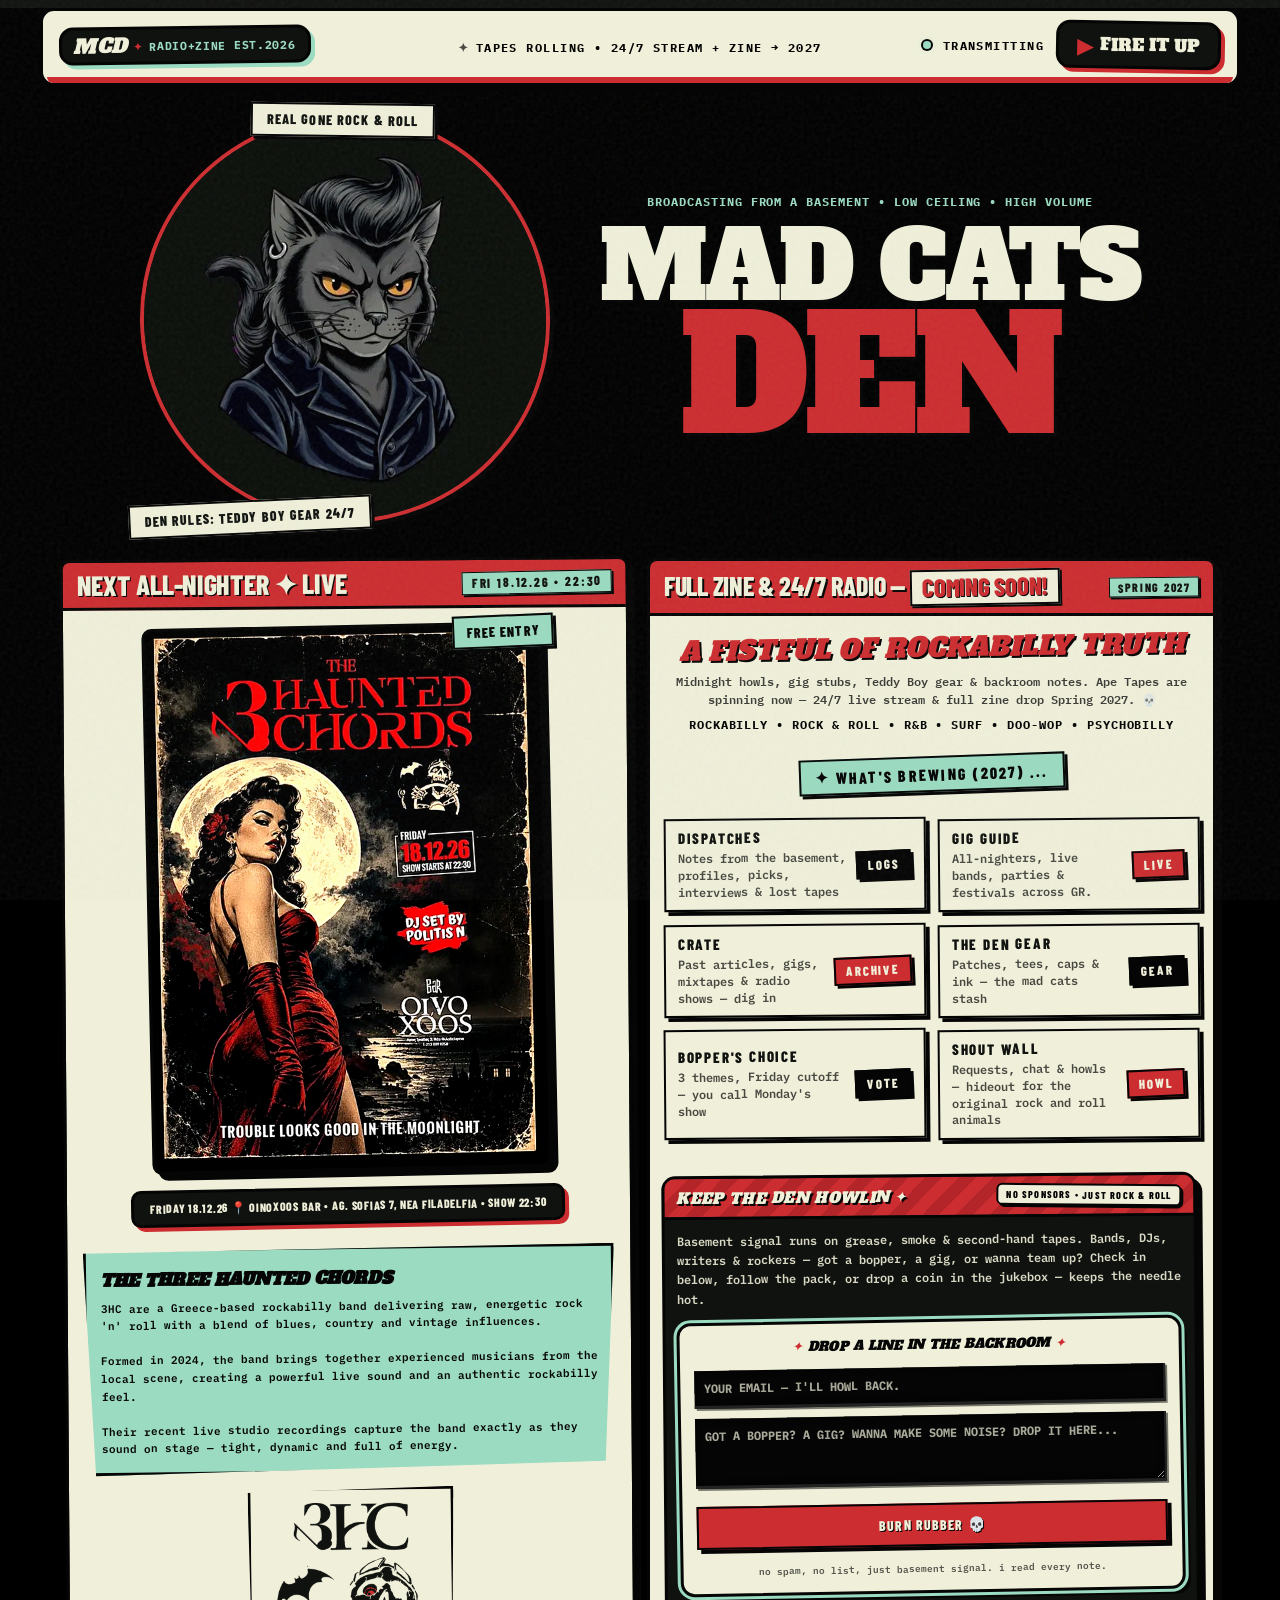
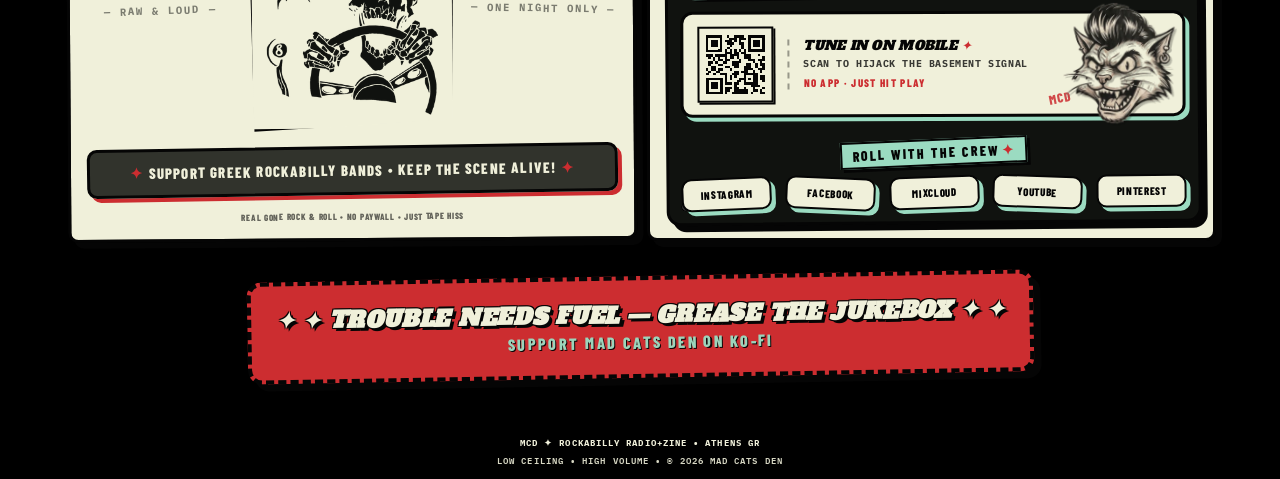
==== commit a4f4daab: "Add files via upload" ====
--- a/index.html
+++ b/index.html
@@ -1,4 +1,4 @@
-<!-- MAD CATS DEN — v266 -->
+<!-- MAD CATS DEN — v267 -->
 <!DOCTYPE html>
 <html lang="en">
 <head>
@@ -8,7 +8,7 @@
 <meta name="description" content="Rockabilly Radio + Zine — broadcasting from a basement. Real gone R&amp;R, low ceiling, high volume, no paywall, just tape hiss.">
 <meta name="theme-color" content="#10120F">
 
-<link rel="stylesheet" href="./style.css?v=v266-play-load">
+<link rel="stylesheet" href="./style.css?v=v267-play-load">
 
 <!-- V248 1200 CAP: capped at 1200, centred, black sides — header flush with hero & cards on widescreen. -->
 <style>
@@ -190,7 +190,7 @@
     <div class="mcd-hero-glow mcd-hero-glow--mint"></div>
     <div class="mcd-hero-glow mcd-hero-glow--brick"></div>
     <div class="mcd-hero-cat"><img fetchpriority="high" src="./hero-cat-original.webp" loading="eager" alt="MAD CATS DEN cat" class="mcd-hero-cat-img"></div>
-    <div class="mcd-tape mcd-tape--top">REAL GONE ROCK & ROLL</div>
+    <div class="mcd-tape mcd-tape--top">REAL GONE ROCK &amp; ROLL</div>
     <div class="mcd-tape mcd-tape--bottom">DEN RULES: TEDDY BOY GEAR 24/7</div>
   </div>
   <div class="mcd-hero-titles">
@@ -242,7 +242,7 @@
           <div class="mcd-gig-stub">
             <div class="mcd-gig-stub-line"><span class="mcd-star-red">✦</span> SUPPORT GREEK ROCKABILLY BANDS • KEEP THE SCENE ALIVE! <span class="mcd-star-red">✦</span></div>
           </div>
-          <div class="mcd-card-note" style="text-align:center; font-weight:700; padding:12px 12px 4px 12px; font-size:9px; letter-spacing:0.08em; color:rgba(5,5,5,0.6); margin-top:auto;">REAL GONE ROCK & ROLL • NO PAYWALL • JUST TAPE HISS</div>
+          <div class="mcd-card-note" style="text-align:center; font-weight:700; padding:12px 12px 4px 12px; font-size:9px; letter-spacing:0.08em; color:rgba(5,5,5,0.6); margin-top:auto;">REAL GONE ROCK &amp; ROLL • NO PAYWALL • JUST TAPE HISS</div>
         </div>
         
       </div>
@@ -261,24 +261,24 @@
       <div class="mcd-card-body">
         <div class="mcd-zine-intro">
           <div class="mcd-manifesto"><span class="mcd-manifesto-line1">A FISTFUL OF</span> <span class="mcd-manifesto-line2"><span class="mcd-nowrap">ROCKABILLY</span> TRUTH</span></div>
-          <div class="mcd-card-text">Midnight howls, gig stubs, Teddy Boy gear & backroom notes. Ape Tapes are spinning now — 24/7 live stream & full zine drop Spring 2027.<span class="mcd-zine-skull"> 💀</span></div>
+          <div class="mcd-card-text">Midnight howls, gig stubs, Teddy Boy gear &amp; backroom notes. Ape Tapes are spinning now — 24/7 live stream &amp; full zine drop Spring 2027.<span class="mcd-zine-skull"> 💀</span></div>
           <div class="mcd-genre-tags"><span class="mcd-genre-line1">ROCKABILLY • ROCK &amp; ROLL • R&amp;B • SURF</span><span class="mcd-genre-sep"> • </span><span class="mcd-genre-line2">DOO-WOP • PSYCHOBILLY</span></div>
         </div>
         <div class="mcd-brewing"><span aria-hidden="true">✦</span>&nbsp;WHAT'S BREWING (2027)&nbsp;...</div>
         <div class="mcd-grid-2">
-          <div class="mcd-mini"><div><div class="mcd-mini-title">DISPATCHES</div><div class="mcd-mini-desc">Notes from the basement, profiles, picks, interviews & lost tapes</div></div><div class="mcd-mini-soon mcd-tape-blk">LOGS</div></div>
+          <div class="mcd-mini"><div><div class="mcd-mini-title">DISPATCHES</div><div class="mcd-mini-desc">Notes from the basement, profiles, picks, interviews &amp; lost tapes</div></div><div class="mcd-mini-soon mcd-tape-blk">LOGS</div></div>
           <div class="mcd-mini"><div><div class="mcd-mini-title">GIG GUIDE</div><div class="mcd-mini-desc">All-nighters, live bands, parties &amp; festivals across GR.</div></div><div class="mcd-mini-soon mcd-tape-red">LIVE</div></div>
-          <div class="mcd-mini"><div><div class="mcd-mini-title">CRATE</div><div class="mcd-mini-desc">Past articles, gigs, mixtapes & radio shows — dig in</div></div><div class="mcd-mini-soon mcd-tape-red">ARCHIVE</div></div>
+          <div class="mcd-mini"><div><div class="mcd-mini-title">CRATE</div><div class="mcd-mini-desc">Past articles, gigs, mixtapes &amp; radio shows — dig in</div></div><div class="mcd-mini-soon mcd-tape-red">ARCHIVE</div></div>
           <div class="mcd-mini"><div><div class="mcd-mini-title">THE DEN GEAR</div><div class="mcd-mini-desc">Patches, tees, caps &amp; ink — the mad cats stash</div></div><div class="mcd-mini-soon mcd-tape-blk">GEAR</div></div>
           <div class="mcd-mini"><div><div class="mcd-mini-title">BOPPER'S CHOICE</div><div class="mcd-mini-desc">3 themes, Friday cutoff — you call Monday's show</div></div><div class="mcd-mini-soon mcd-tape-blk">VOTE</div></div>
-          <div class="mcd-mini"><div><div class="mcd-mini-title">SHOUT WALL</div><div class="mcd-mini-desc">Requests, chat & howls — hideout for the original rock and roll animals</div></div><div class="mcd-mini-soon mcd-tape-red">HOWL</div></div>
+          <div class="mcd-mini"><div><div class="mcd-mini-title">SHOUT WALL</div><div class="mcd-mini-desc">Requests, chat &amp; howls — hideout for the original rock and roll animals</div></div><div class="mcd-mini-soon mcd-tape-red">HOWL</div></div>
         </div>
         
         <!-- SUPPORT BLOCK: THE GREASE BOX -->
         <div class="mcd-support-block mcd-support-block--den">
           <div class="mcd-support-head">
             <div class="mcd-support-head-title">KEEP THE DEN HOWLIN ✦</div>
-            <div class="mcd-support-head-pill">NO SPONSORS • JUST ROCK & ROLL</div>
+            <div class="mcd-support-head-pill">NO SPONSORS • JUST ROCK &amp; ROLL</div>
           </div>
           <div class="mcd-support-body">
             <div class="mcd-support-text">Basement signal runs on grease, smoke &amp; second-hand tapes. Bands, DJs, writers &amp; rockers — got a bopper, a gig, or wanna team up? Check in below, follow the pack, or drop a coin in the jukebox — keeps the needle hot.</div>
@@ -330,7 +330,7 @@
 </div>
 
 </main>
-<footer id="mcd-footer" class="mcd-footer--full"><div class="mcd-footer-line1">MCD ✦ ROCKABILLY RADIO+ZINE • ATHENS GR</div><div class="mcd-footer-line2"><span class="mcd-footer-line2-a">LOW CEILING • HIGH VOLUME • BASEMENT SIGNAL</span><span class="mcd-footer-line2-sep"> • </span><span class="mcd-footer-line2-b">© 2026 MAD CATS DEN</span></div></footer>
+<footer id="mcd-footer" class="mcd-footer--full"><div class="mcd-footer-line1">MCD ✦ ROCKABILLY RADIO+ZINE • ATHENS GR</div><div class="mcd-footer-line2"><span class="mcd-footer-line2-a">LOW CEILING • HIGH VOLUME</span><span class="mcd-footer-line2-sep"> • </span><span class="mcd-footer-line2-b">© 2026 MAD CATS DEN</span></div></footer>
 
 <!-- FLOATING PLAYER -->
 <div id="mcd-player">
@@ -356,7 +356,7 @@
 </div>
 
 <script src="https://widget.mixcloud.com/media/js/widgetApi.js"></script>
-<script src="./script.js?v=v266-play-load" defer></script>
+<script src="./script.js?v=v267-play-load" defer></script>
 
 </body>
 </html>
--- a/style.css
+++ b/style.css
@@ -1,4 +1,4 @@
-/* MAD CATS DEN — Consolidated & De-bloated Stylesheet (V266) */
+/* MAD CATS DEN — Consolidated & De-bloated Stylesheet (V267) */
 
 /* === FONTS === */
 @font-face {
@@ -315,9 +315,6 @@
   .mcd-card--gig .mcd-card-head .mcd-date-pill { align-self: center !important; white-space: nowrap !important; }
   .mcd-trouble-desktop { display: none !important; }
   .mcd-trouble-mobile { display: block !important; }
-  .mcd-footer-line2-a { display: block !important; }
-  .mcd-footer-line2-sep { display: none !important; }
-  .mcd-footer-line2-b { display: block !important; margin-top: 4px !important; }
   .mcd-trouble-line1, .mcd-trouble-line2 { display: block !important; white-space: nowrap !important; text-align: center !important; }
   .mcd-card--gig .mcd-torn .mcd-card-title { font-size: 17px !important; white-space: nowrap !important; line-height: 1.1 !important; }
   .mcd-h-center { display: none !important; }
@@ -715,14 +712,11 @@
   .mcd-card--zine .mcd-genre-tags {
     font-size: 11.5px !important;
   }
-  #mcd-footer .mcd-footer-line2 {
-    font-size: 10.5px !important;
-  }
-}
-
-/* === V264 REFINEMENTS === */
-
-/* #1: Draggable player grab cursor on desktop */
+}
+
+/* === V267 FINAL POLISH (CONSOLIDATED) === */
+
+/* Desktop-only draggable player grab cursor */
 @media (min-width: 769px) {
   #mcd-player .mcd-player-head {
     cursor: grab;
@@ -733,24 +727,20 @@
   }
 }
 
-/* #6: COMING SOON! +1px on desktop */
+/* COMING SOON! +1px on desktop */
 .mcd-head-desktop .mcd-coming {
   font-size: 25px !important;
 }
 
-/* #5: Hide skull in mobile zine intro */
-@media (max-width: 768px) {
-  .mcd-zine-skull {
-    display: none !important;
-  }
-}
-
-/* #11: Full-Width Gig Ticket Stub QR card */
+/* Full-Width Gig Ticket Stub QR card + Cat Breakout */
 .mcd-qr-box {
+  position: relative;
+  overflow: visible;
   width: 100%;
   justify-content: flex-start;
   gap: 0;
-  padding: 10px 14px;
+  padding: 12px 116px 12px 14px;
+  margin: 18px auto 22px auto;
   transform: rotate(0.3deg);
 }
 .mcd-qr-frame {
@@ -772,30 +762,6 @@
   text-transform: uppercase;
   line-height: 1.2;
   margin-top: 2px;
-}
-
-/* #14: Mobile footer — lock cleanly to 3 rows (1 pill + 2 mono lines) */
-@media (max-width: 768px) {
-  #mcd-footer .mcd-footer-line2 {
-    max-width: 100% !important;
-    width: 100% !important;
-    font-size: clamp(8.5px, 2.5vw, 9.5px) !important;
-    letter-spacing: 0.03em !important;
-    line-height: 1.55 !important;
-    padding: 0 4px !important;
-  }
-  #mcd-footer .mcd-footer-line2-a,
-  #mcd-footer .mcd-footer-line2-b {
-    white-space: nowrap !important;
-  }
-}
-
-/* === V265: QR TICKET STUB CAT BREAKOUT === */
-.mcd-qr-box {
-  position: relative;
-  overflow: visible;
-  padding: 12px 116px 12px 14px;
-  margin: 18px auto 22px auto;
 }
 .mcd-qr-cat {
   position: absolute;
@@ -825,7 +791,7 @@
   z-index: 2;
 }
 
-/* === V266: MARQUEE OPTION A + TALLER MOBILE PLAYER === */
+/* Marquee Option A: Brick-Red Tape Title + Muted Slogans */
 #mcd-player .mcd-mq-title {
   color: #CC2D30;
   padding-right: 0 !important;
@@ -835,7 +801,26 @@
   padding-right: 0 !important;
 }
 
+/* Mobile polish: hide zine skull, 2-row footer, taller player deck */
 @media (max-width: 768px) {
+  .mcd-zine-skull {
+    display: none !important;
+  }
+  #mcd-footer .mcd-footer-line2 {
+    max-width: 100% !important;
+    width: 100% !important;
+    font-size: clamp(7.8px, 2.35vw, 9.5px) !important;
+    letter-spacing: 0.03em !important;
+    line-height: 1.5 !important;
+    padding: 0 4px !important;
+    white-space: nowrap !important;
+  }
+  #mcd-footer .mcd-footer-line2-a,
+  #mcd-footer .mcd-footer-line2-sep,
+  #mcd-footer .mcd-footer-line2-b {
+    display: inline !important;
+    white-space: nowrap !important;
+  }
   #mcd-player .mcd-player-head {
     padding: 16px 12px;
   }
@@ -852,7 +837,7 @@
   }
   body:has(#mcd-player.show),
   body.mcd-player-open {
-    padding-bottom: 210px !important;
+    padding-bottom: calc(210px + env(safe-area-inset-bottom, 0px)) !important;
   }
 }
 @media (max-width: 390px) {
